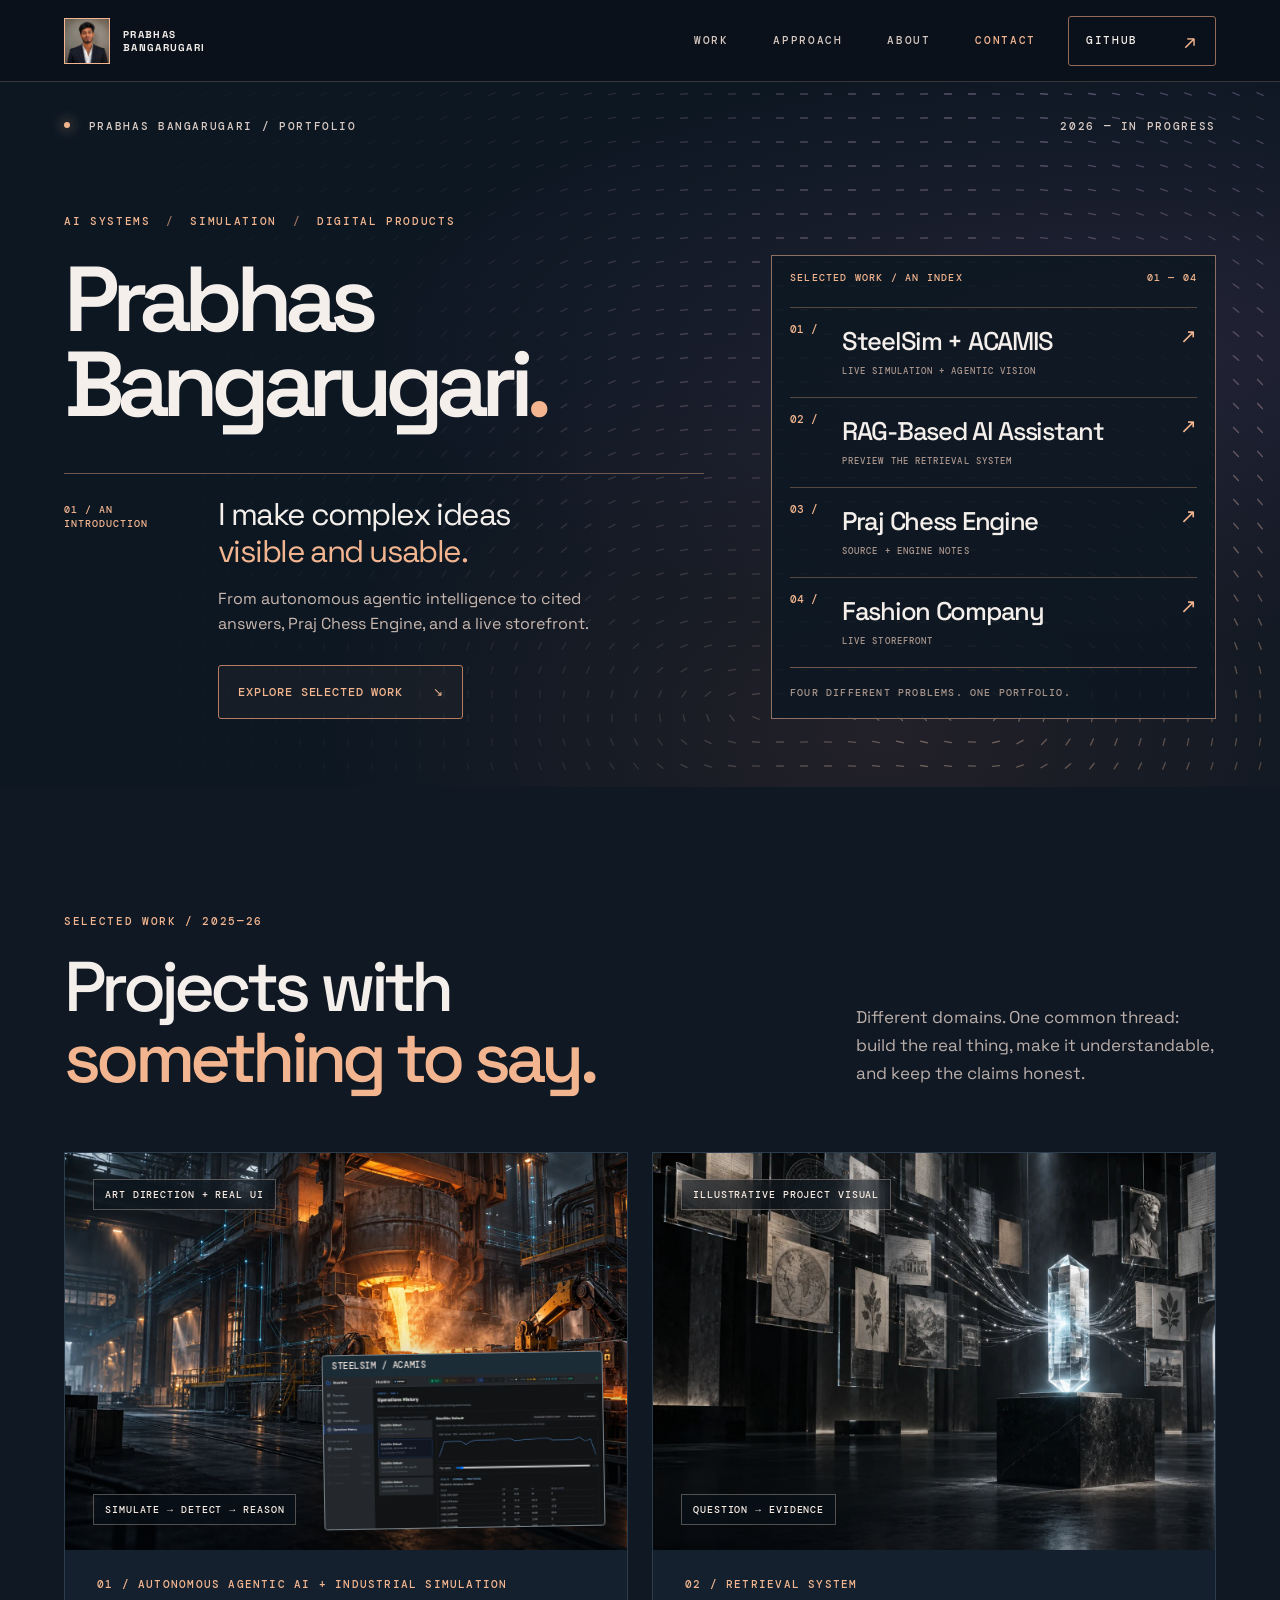
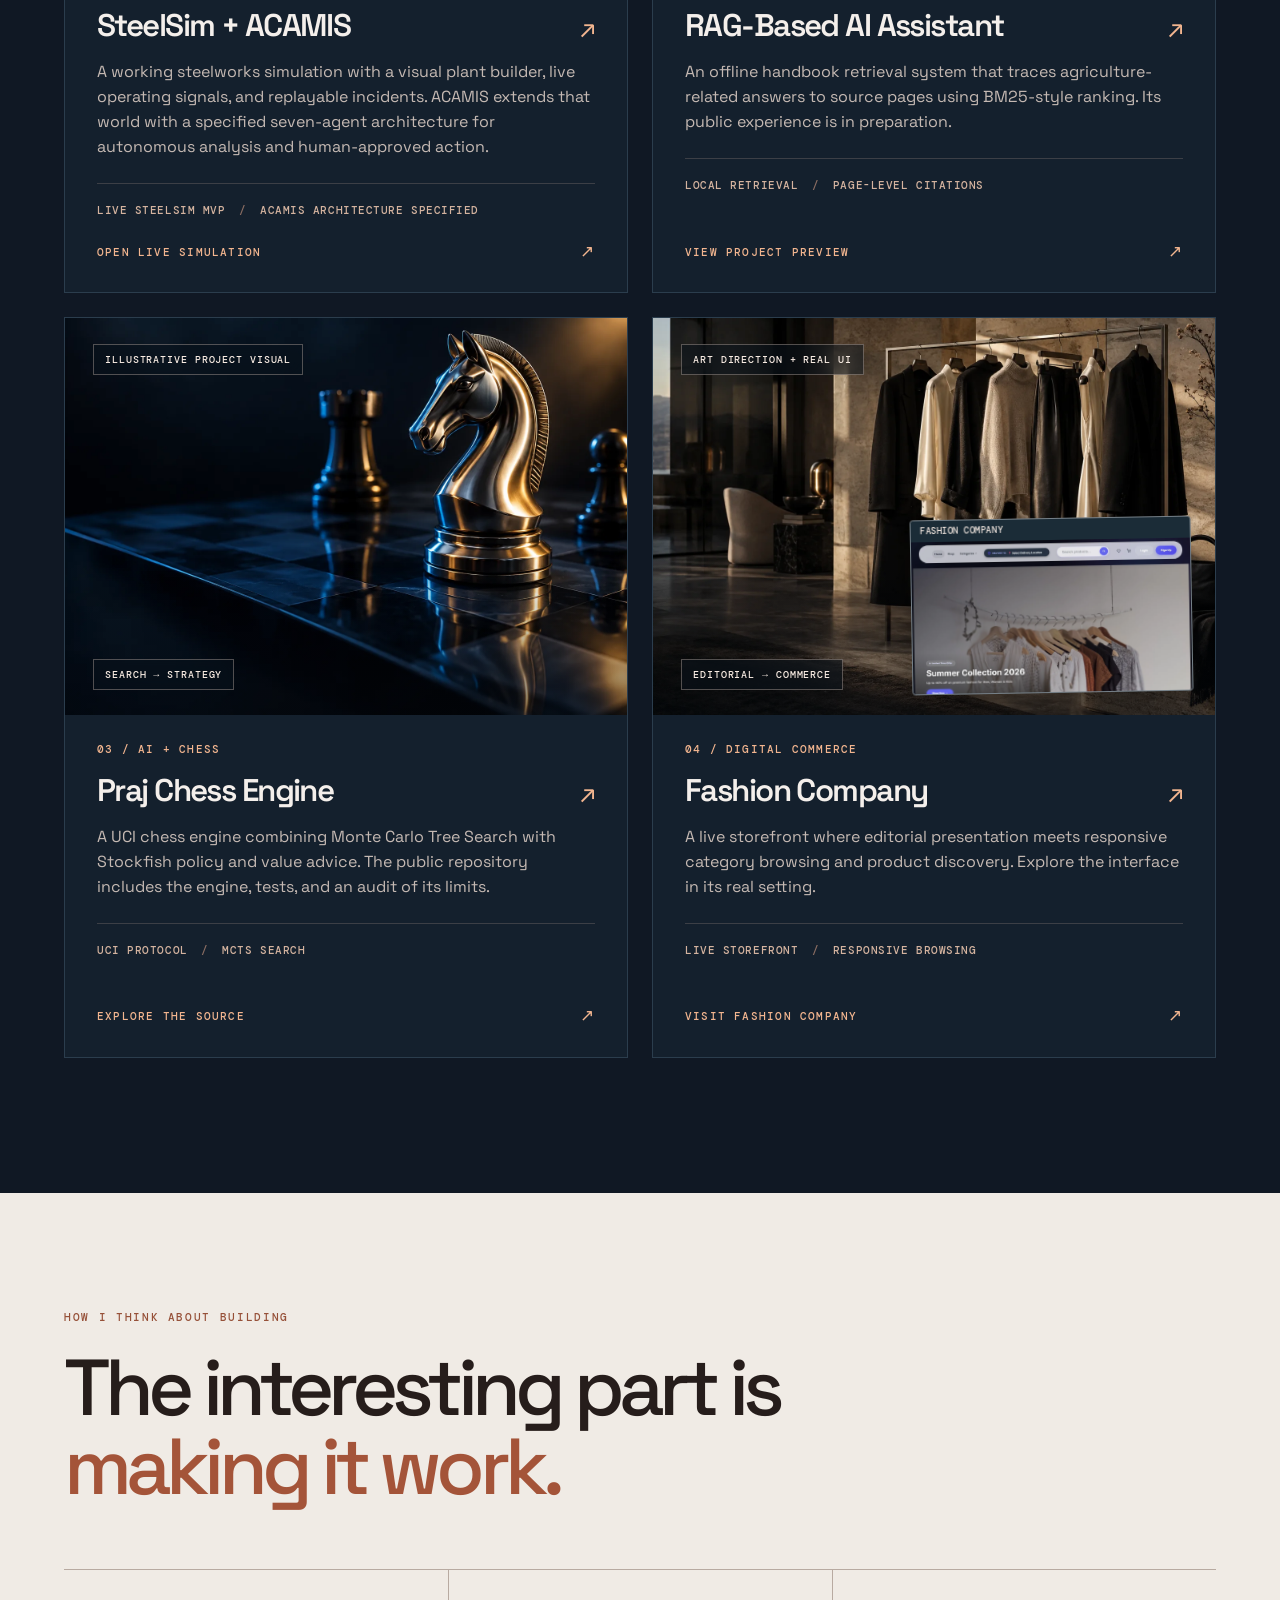
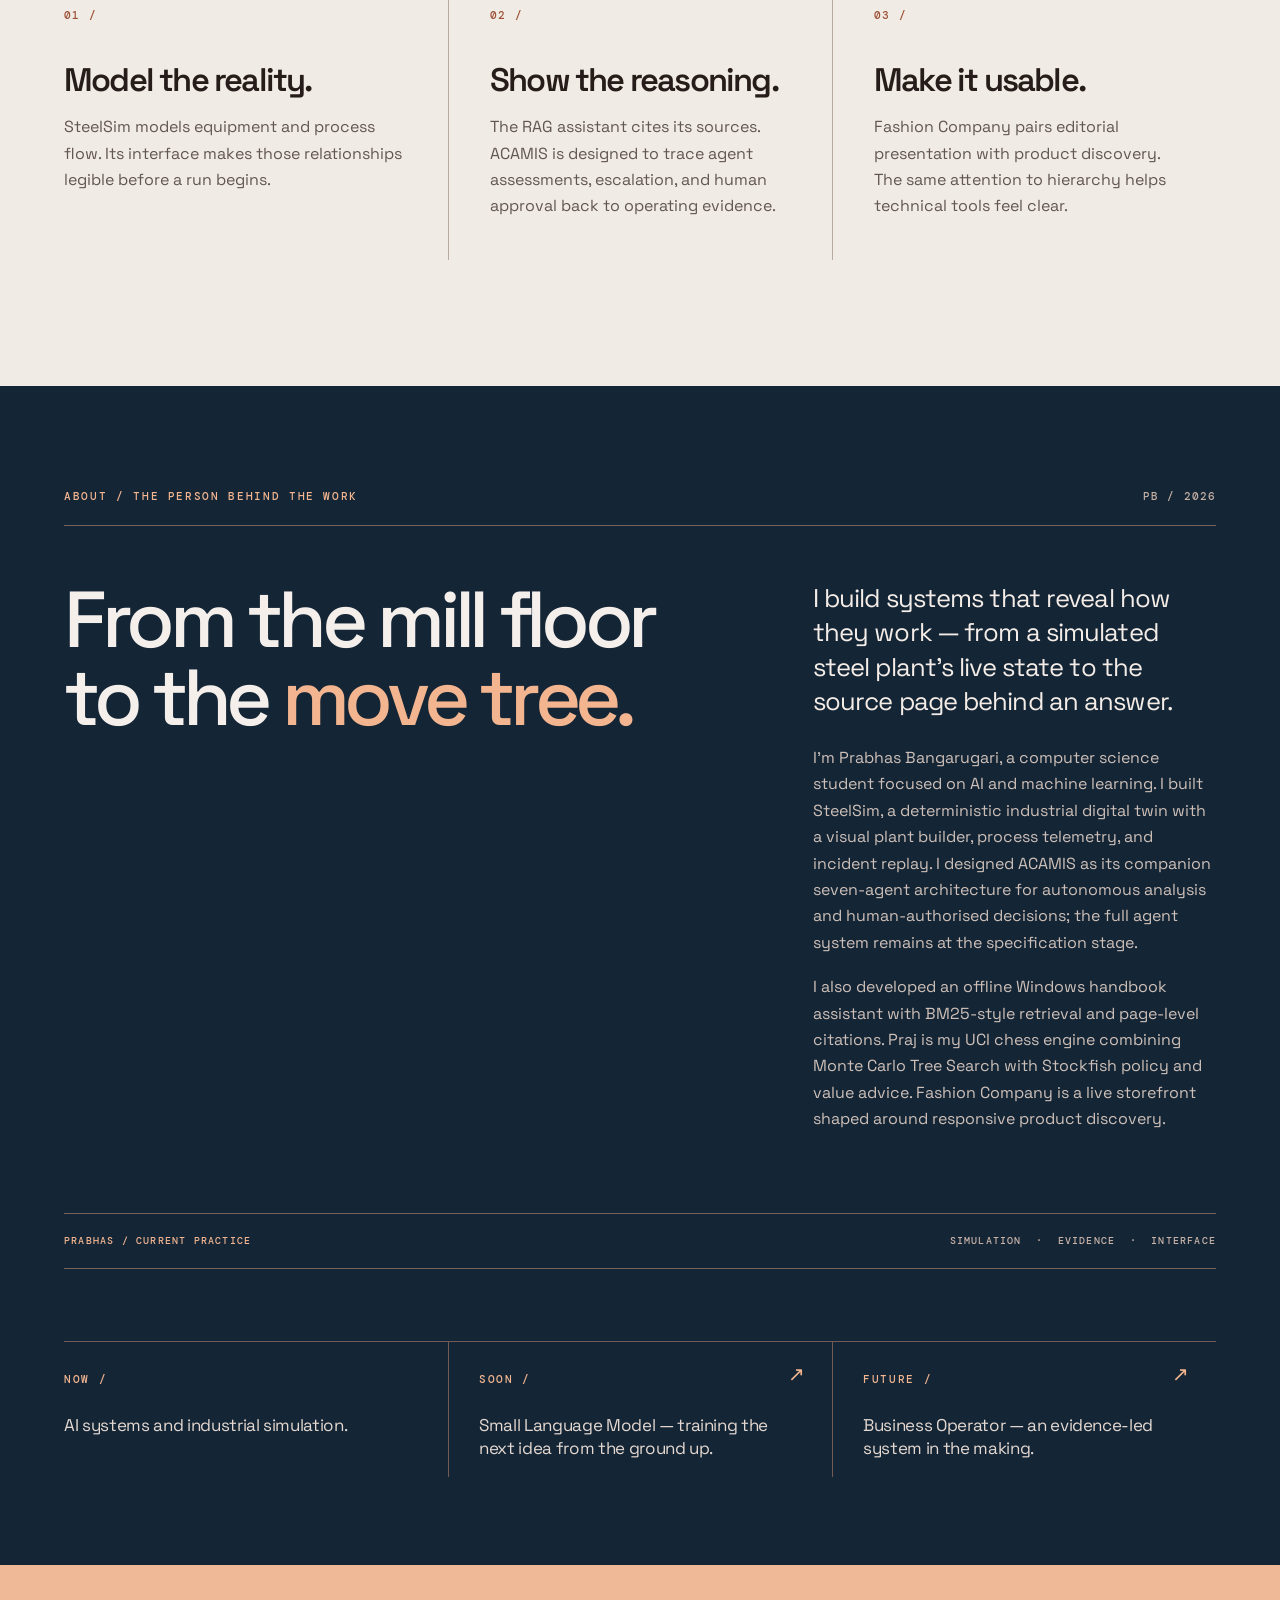
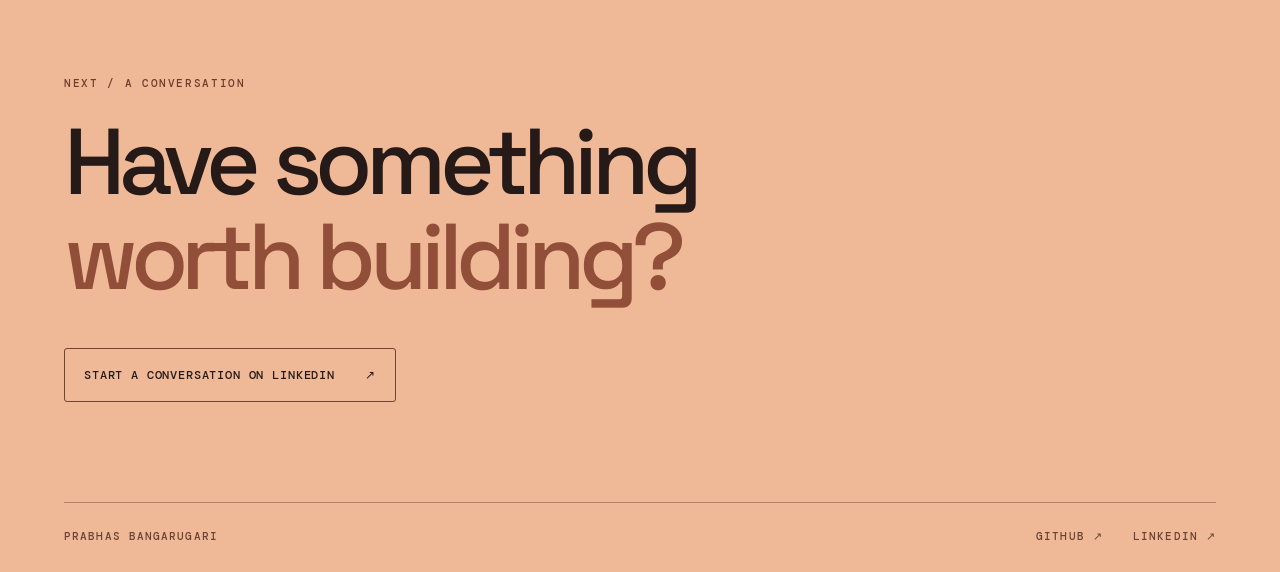
==== index.html @ c0e2e010 "first commit" ====
<!doctype html>
<html lang="en">
  <head>
    <meta charset="UTF-8" />
    <meta name="viewport" content="width=device-width, initial-scale=1" />
    <meta name="theme-color" content="#0b111b" />
    <meta name="description" content="Prabhas Bangarugari builds AI systems, industrial simulations, and digital products. Explore SteelSim + ACAMIS, Praj, Fashion Company, and a RAG-based assistant." />
    <title>Prabhas Bangarugari — AI Systems & Digital Products</title>
    <link rel="icon" href="assets/favicon.svg" type="image/svg+xml" />
    <link rel="preconnect" href="https://fonts.googleapis.com" />
    <link rel="preconnect" href="https://fonts.gstatic.com" crossorigin />
    <link href="https://fonts.googleapis.com/css2?family=DM+Mono:wght@400;500&family=Space+Grotesk:wght@400;500;600;700&display=swap" rel="stylesheet" />
    <link rel="stylesheet" href="styles.css?v=20260928-project-links" />
    <script defer src="script.js?v=20260928-hero-colors"></script>
  </head>
  <body>
    <a class="skip-link" href="#main">Skip to content</a>
    <div class="scroll-progress" aria-hidden="true"><span></span></div>

    <header class="site-header" id="top">
      <div class="nav-shell glass">
        <a class="brand" href="#top" aria-label="Prabhas Bangarugari, back to top">
          <span class="brand__mark"><img src="assets/prabhas-linkedin.jpg" alt="" width="46" height="46" /></span>
          <span class="brand__name">PRABHAS BANGARUGARI</span>
        </a>
        <nav class="desktop-nav" aria-label="Main navigation">
          <a href="#work" data-nav="work">Work</a>
          <a href="#approach" data-nav="approach">Approach</a>
          <a href="#about" data-nav="about">About</a>
          <a href="#contact" data-nav="contact">Contact</a>
        </nav>
        <a class="nav-action" href="https://github.com/prabhasb06" target="_blank" rel="noopener noreferrer">
          GitHub <span aria-hidden="true">↗</span>
        </a>
        <button class="menu-toggle" type="button" aria-label="Open menu" aria-controls="mobile-menu" aria-expanded="false">
          <span></span><span></span>
        </button>
      </div>
      <nav class="mobile-menu glass" id="mobile-menu" aria-label="Mobile navigation" hidden>
        <a href="#work">Selected work <span aria-hidden="true">↗</span></a>
        <a href="#approach">Approach <span aria-hidden="true">↗</span></a>
        <a href="#about">About <span aria-hidden="true">↗</span></a>
        <a href="#contact">Contact <span aria-hidden="true">↗</span></a>
        <a href="https://github.com/prabhasb06" target="_blank" rel="noopener noreferrer">GitHub <span aria-hidden="true">↗</span></a>
      </nav>
    </header>

    <main id="main">
      <section class="hero" aria-labelledby="hero-title">
        <canvas class="hero__field" aria-hidden="true"></canvas>
        <div class="hero__content container">
          <div class="hero__topline"><span><span class="signal-dot" aria-hidden="true"></span> PRABHAS BANGARUGARI / PORTFOLIO</span><span>2026 — IN PROGRESS</span></div>
          <div class="hero__stage">
            <div class="hero__copy">
              <p class="eyebrow hero__eyebrow">AI SYSTEMS <span aria-hidden="true">/</span> SIMULATION <span aria-hidden="true">/</span> DIGITAL PRODUCTS</p>
              <h1 id="hero-title"><span>Prabhas</span><span>Bangarugari<span class="hero__period">.</span></span></h1>
              <div class="hero__statement">
                <span class="hero__statement-index">01 / AN INTRODUCTION</span>
                <div>
                  <p>I make complex ideas<br /><em>visible and usable.</em></p>
                  <span>From autonomous agentic intelligence to cited answers, Praj Chess Engine, and a live storefront.</span>
                </div>
              </div>
              <div class="hero__actions">
                <a class="button button--light" href="#work">Explore selected work <span aria-hidden="true">↘</span></a>
              </div>
            </div>
            <div class="hero__index" aria-label="Selected work index">
              <div class="hero__index-top"><span>SELECTED WORK / AN INDEX</span><span>01 — 04</span></div>
              <a href="https://steelsimmvp.onrender.com/" target="_blank" rel="noopener noreferrer" aria-label="Open the SteelSim live simulation"><span class="hero__index-number">01 /</span><span><strong>SteelSim + ACAMIS</strong><small>LIVE SIMULATION + AGENTIC VISION</small></span><span class="hero__index-arrow" aria-hidden="true">↗</span></a>
              <a href="coming-soon.html?project=rag" aria-label="Explore the RAG-Based AI Assistant preview"><span class="hero__index-number">02 /</span><span><strong>RAG-Based AI Assistant</strong><small>PREVIEW THE RETRIEVAL SYSTEM</small></span><span class="hero__index-arrow" aria-hidden="true">↗</span></a>
              <a href="https://github.com/prabhasb06/demo-praj-chess-eng" target="_blank" rel="noopener noreferrer" aria-label="Open the Praj Chess Engine GitHub repository"><span class="hero__index-number">03 /</span><span><strong>Praj Chess Engine</strong><small>SOURCE + ENGINE NOTES</small></span><span class="hero__index-arrow" aria-hidden="true">↗</span></a>
              <a href="https://fashion-company.netlify.app/" target="_blank" rel="noopener noreferrer" aria-label="Open the Fashion Company live storefront"><span class="hero__index-number">04 /</span><span><strong>Fashion Company</strong><small>LIVE STOREFRONT</small></span><span class="hero__index-arrow" aria-hidden="true">↗</span></a>
              <div class="hero__index-foot">FOUR DIFFERENT PROBLEMS. ONE PORTFOLIO.</div>
            </div>
          </div>
        </div>
      </section>

      <section class="work section" id="work" aria-labelledby="work-title">
        <div class="section-glow section-glow--left" aria-hidden="true"></div>
        <div class="section-glow section-glow--right" aria-hidden="true"></div>
        <div class="container">
          <div class="section-heading reveal">
            <div><p class="eyebrow">SELECTED WORK / 2025—26</p><h2 id="work-title">Projects with<br /><em>something to say.</em></h2></div>
            <p>Different domains. One common thread: build the real thing, make it understandable, and keep the claims honest.</p>
          </div>

          <div class="project-grid">
            <article class="project" id="project-steelsim">
              <a class="project-card glass reveal" href="https://steelsimmvp.onrender.com/" target="_blank" rel="noopener noreferrer" aria-label="Open the SteelSim live simulation">
                <span class="project-card__visual">
                  <img class="project-card__art" src="assets/steelsim-art.webp" alt="Illustrative steelmaking facility artwork" loading="lazy" width="1586" height="992" />
                  <span class="project-card__topline glass">ART DIRECTION + REAL UI</span>
                  <span class="product-window glass" aria-hidden="true">
                    <span class="product-window__bar">STEELSIM / ACAMIS</span>
                    <img src="assets/steelsim-ui.webp" alt="" loading="lazy" width="1440" height="1000" />
                  </span>
                  <span class="project-card__signal glass">SIMULATE → DETECT → REASON</span>
                </span>
                <span class="project-card__body">
                  <span class="project-card__meta">01 / AUTONOMOUS AGENTIC AI + INDUSTRIAL SIMULATION</span>
                  <span class="project-card__title">SteelSim + ACAMIS</span>
                  <span class="project-card__description">A working steelworks simulation with a visual plant builder, live operating signals, and replayable incidents. ACAMIS extends that world with a specified seven-agent architecture for autonomous analysis and human-approved action.</span>
                  <span class="project-card__proof">LIVE STEELSIM MVP <span aria-hidden="true">/</span> ACAMIS ARCHITECTURE SPECIFIED</span>
                  <span class="project-card__destination">OPEN LIVE SIMULATION <span aria-hidden="true">↗</span></span>
                  <span class="project-card__arrow" aria-hidden="true">↗</span>
                </span>
              </a>
            </article>

            <article class="project" id="project-rag">
              <a class="project-card glass reveal" href="coming-soon.html?project=rag" aria-label="Explore the RAG-Based AI Assistant preview">
                <span class="project-card__visual">
                  <img class="project-card__art" src="assets/rag-art.webp" alt="Illustrative connected knowledge archive" loading="lazy" width="1586" height="992" />
                  <span class="project-card__topline glass">ILLUSTRATIVE PROJECT VISUAL</span>
                  <span class="project-card__signal glass">QUESTION → EVIDENCE</span>
                </span>
                <span class="project-card__body">
                  <span class="project-card__meta">02 / RETRIEVAL SYSTEM</span>
                  <span class="project-card__title">RAG-Based AI Assistant</span>
                  <span class="project-card__description">An offline handbook retrieval system that traces agriculture-related answers to source pages using BM25-style ranking. Its public experience is in preparation.</span>
                  <span class="project-card__proof">LOCAL RETRIEVAL <span aria-hidden="true">/</span> PAGE-LEVEL CITATIONS</span>
                  <span class="project-card__destination">VIEW PROJECT PREVIEW <span aria-hidden="true">↗</span></span>
                  <span class="project-card__arrow" aria-hidden="true">↗</span>
                </span>
              </a>
            </article>

            <article class="project" id="project-praj">
              <a class="project-card glass reveal" href="https://github.com/prabhasb06/demo-praj-chess-eng" target="_blank" rel="noopener noreferrer" aria-label="Open the Praj Chess Engine GitHub repository">
                <span class="project-card__visual">
                  <img class="project-card__art" src="assets/praj-art.webp" alt="Illustrative polished chess knight" loading="lazy" width="1586" height="992" />
                  <span class="project-card__topline glass">ILLUSTRATIVE PROJECT VISUAL</span>
                  <span class="project-card__signal glass">SEARCH → STRATEGY</span>
                </span>
                <span class="project-card__body">
                  <span class="project-card__meta">03 / AI + CHESS</span>
                  <span class="project-card__title">Praj Chess Engine</span>
                  <span class="project-card__description">A UCI chess engine combining Monte Carlo Tree Search with Stockfish policy and value advice. The public repository includes the engine, tests, and an audit of its limits.</span>
                  <span class="project-card__proof">UCI PROTOCOL <span aria-hidden="true">/</span> MCTS SEARCH</span>
                  <span class="project-card__destination">EXPLORE THE SOURCE <span aria-hidden="true">↗</span></span>
                  <span class="project-card__arrow" aria-hidden="true">↗</span>
                </span>
              </a>
            </article>

            <article class="project" id="project-fashion">
              <a class="project-card glass reveal" href="https://fashion-company.netlify.app/" target="_blank" rel="noopener noreferrer" aria-label="Open the Fashion Company live storefront">
                <span class="project-card__visual">
                  <img class="project-card__art" src="assets/fashion-art.webp" alt="Illustrative luxury fashion showroom" loading="lazy" width="1586" height="992" />
                  <span class="project-card__topline glass">ART DIRECTION + REAL UI</span>
                  <span class="product-window product-window--fashion glass" aria-hidden="true">
                    <span class="product-window__bar">FASHION COMPANY</span>
                    <img src="assets/fashion-ui.webp" alt="" loading="lazy" width="1440" height="960" />
                  </span>
                  <span class="project-card__signal glass">EDITORIAL → COMMERCE</span>
                </span>
                <span class="project-card__body">
                  <span class="project-card__meta">04 / DIGITAL COMMERCE</span>
                  <span class="project-card__title">Fashion Company</span>
                  <span class="project-card__description">A live storefront where editorial presentation meets responsive category browsing and product discovery. Explore the interface in its real setting.</span>
                  <span class="project-card__proof">LIVE STOREFRONT <span aria-hidden="true">/</span> RESPONSIVE BROWSING</span>
                  <span class="project-card__destination">VISIT FASHION COMPANY <span aria-hidden="true">↗</span></span>
                  <span class="project-card__arrow" aria-hidden="true">↗</span>
                </span>
              </a>
            </article>
          </div>
        </div>
      </section>

      <section class="approach section" id="approach" aria-labelledby="approach-title">
        <div class="container">
          <div class="approach__intro reveal">
            <p class="eyebrow">HOW I THINK ABOUT BUILDING</p>
            <h2 id="approach-title">The interesting part is<br /><em>making it work.</em></h2>
          </div>
          <div class="approach__principles">
            <article class="approach__principle reveal">
              <span class="approach__number">01 /</span>
              <h3>Model the reality.</h3>
              <p>SteelSim models equipment and process flow. Its interface makes those relationships legible before a run begins.</p>
            </article>
            <article class="approach__principle reveal">
              <span class="approach__number">02 /</span>
              <h3>Show the reasoning.</h3>
              <p>The RAG assistant cites its sources. ACAMIS is designed to trace agent assessments, escalation, and human approval back to operating evidence.</p>
            </article>
            <article class="approach__principle reveal">
              <span class="approach__number">03 /</span>
              <h3>Make it usable.</h3>
              <p>Fashion Company pairs editorial presentation with product discovery. The same attention to hierarchy helps technical tools feel clear.</p>
            </article>
          </div>
        </div>
      </section>

      <section class="about section" id="about" aria-labelledby="about-title">
        <div class="container">
          <div class="about__masthead reveal">
            <p class="eyebrow">ABOUT / THE PERSON BEHIND THE WORK</p>
            <span>PB / 2026</span>
          </div>
          <div class="about__story reveal">
            <h2 id="about-title">From the mill floor<br />to the <em>move tree.</em></h2>
            <div class="about__body">
              <p class="about__lead">I build systems that reveal how they work — from a simulated steel plant’s live state to the source page behind an answer.</p>
              <p>I’m Prabhas Bangarugari, a computer science student focused on AI and machine learning. I built SteelSim, a deterministic industrial digital twin with a visual plant builder, process telemetry, and incident replay. I designed ACAMIS as its companion seven-agent architecture for autonomous analysis and human-authorised decisions; the full agent system remains at the specification stage.</p>
              <p>I also developed an offline Windows handbook assistant with BM25-style retrieval and page-level citations. Praj is my UCI chess engine combining Monte Carlo Tree Search with Stockfish policy and value advice. Fashion Company is a live storefront shaped around responsive product discovery.</p>
            </div>
          </div>
          <div class="about__signature reveal"><span>PRABHAS / CURRENT PRACTICE</span><span>SIMULATION&nbsp;&nbsp;·&nbsp;&nbsp;EVIDENCE&nbsp;&nbsp;·&nbsp;&nbsp;INTERFACE</span></div>
          <div class="roadmap" aria-label="Current and future work">
              <div class="roadmap__item"><span>NOW /</span><p>AI systems and industrial simulation.</p></div>
              <a class="roadmap__item roadmap__item--link" href="coming-soon.html?project=slm" aria-label="Explore the Small Language Model preview"><span>SOON /</span><p>Small Language Model — training the next idea from the ground up.</p><span class="roadmap__arrow" aria-hidden="true">↗</span></a>
              <a class="roadmap__item roadmap__item--link" href="coming-soon.html?project=business" aria-label="Explore the Business Operator future vision"><span>FUTURE /</span><p>Business Operator — an evidence-led system in the making.</p><span class="roadmap__arrow" aria-hidden="true">↗</span></a>
          </div>
        </div>
      </section>

      <section class="contact section" id="contact" aria-labelledby="contact-title">
        <div class="container contact__inner reveal">
          <p class="eyebrow">NEXT / A CONVERSATION</p>
          <h2 id="contact-title">Have something<br /><em>worth building?</em></h2>
          <a class="button button--glass contact__action" href="https://www.linkedin.com/in/prabhas-bangarugari-35494232a" target="_blank" rel="noopener noreferrer">Start a conversation on LinkedIn <span aria-hidden="true">↗</span></a>
          <div class="contact__footer">
            <span>PRABHAS BANGARUGARI</span>
            <div class="contact__socials">
              <a href="https://github.com/prabhasb06" target="_blank" rel="noopener noreferrer">GITHUB ↗</a>
              <a href="https://www.linkedin.com/in/prabhas-bangarugari-35494232a" target="_blank" rel="noopener noreferrer">LINKEDIN ↗</a>
            </div>
          </div>
        </div>
      </section>
    </main>

  </body>
</html>
---- styles.css ----
:root {
  color-scheme: dark;
  --bg: #0b111b;
  --panel: #121e2b;
  --line: rgba(220, 187, 169, .22);
  --text: #f4efeb;
  --muted: #baaea9;
  --accent: #f2b58f;
  --mono: "DM Mono", monospace;
  --display: "Space Grotesk", Arial, sans-serif;
  --ease: cubic-bezier(.22, 1, .36, 1);
}
*, *::before, *::after { box-sizing: border-box; }
html { scroll-behavior: smooth; }
body { min-width: 320px; margin: 0; background: var(--bg); color: var(--text); font: 16px/1.5 var(--display); -webkit-font-smoothing: antialiased; }
button, a { -webkit-tap-highlight-color: transparent; }
button { font: inherit; }
a { color: inherit; text-decoration: none; }
img { display: block; max-width: 100%; }
[hidden] { display: none !important; }
::selection { background: var(--accent); color: var(--bg); }
:focus-visible { outline: 2px solid var(--accent); outline-offset: 4px; }
#work, #approach, #about, #contact, .project { scroll-margin-top: 24px; }
.container { width: min(1600px, calc(100% - clamp(48px, 10vw, 192px))); margin-inline: auto; }
.eyebrow { margin: 0; color: var(--accent); font: 500 11px/1.5 var(--mono); letter-spacing: .15em; text-transform: uppercase; }
.glass { background: rgba(245, 220, 204, .045); border: 1px solid var(--line); backdrop-filter: blur(12px); -webkit-backdrop-filter: blur(12px); }
.skip-link { position: fixed; z-index: 100; top: -80px; left: 24px; padding: 12px 17px; background: var(--accent); color: var(--bg); }
.skip-link:focus { top: 12px; }
.scroll-progress { position: fixed; z-index: 90; top: 0; left: 0; width: 100%; height: 2px; pointer-events: none; }
.scroll-progress span { display: block; width: 100%; height: 100%; background: var(--accent); transform: scaleX(0); transform-origin: left; }
.site-header { position: relative; z-index: 50; height: 82px; border-bottom: 1px solid var(--line); background: rgba(10, 17, 27, .95); }
.nav-shell { width: min(1920px, 100%); height: 100%; margin: auto; padding: 0 clamp(24px, 5vw, 96px); display: flex; align-items: center; justify-content: space-between; gap: 32px; background: transparent; border: 0; box-shadow: none; backdrop-filter: none; }
.brand { display: inline-flex; align-items: center; gap: 13px; white-space: nowrap; line-height: 1; }
.brand__mark { display: block; flex: none; width: 46px; height: 46px; overflow: hidden; border: 1px solid var(--accent); background: #292c32; }
.brand__mark img { width: 100%; height: 100%; object-fit: cover; object-position: center 38%; }
.brand__name { max-width: 100px; white-space: normal; font: 700 10px/1.3 var(--display); letter-spacing: .13em; }
.desktop-nav { display: flex; align-items: center; gap: clamp(24px, 3.5vw, 52px); margin-left: auto; }
.desktop-nav a, .nav-action { font: 500 11px/1.3 var(--mono); letter-spacing: .15em; text-transform: uppercase; }
.desktop-nav a { padding: 18px 0; color: #d6c8c0; transition: color .2s; }
.desktop-nav a:hover, .desktop-nav a.is-active { color: var(--accent); }
.nav-action { display: inline-flex; align-items: center; justify-content: space-between; gap: 25px; min-width: 148px; padding: 14px 17px; border: 1px solid #946b58; border-radius: 3px; background: linear-gradient(var(--accent), var(--accent)) left / 0 100% no-repeat; transition: background-size .48s var(--ease), color .25s; }
.nav-action:hover, .nav-action:focus-visible { background-size: 100% 100%; color: var(--bg); }
.nav-action span { font: 20px/1 var(--display); color: var(--accent); transition: transform .48s var(--ease), color .25s; }
.nav-action:hover span, .nav-action:focus-visible span { color: var(--bg); transform: translate(3px, -3px); }
.menu-toggle, .mobile-menu { display: none; }
.hero { position: relative; overflow: hidden; background: radial-gradient(ellipse at 88% 38%, rgba(107, 73, 115, .23), transparent 48%), radial-gradient(ellipse at 69% 92%, rgba(163, 88, 76, .14), transparent 45%), #0d1722; }
.hero::before { content: ""; position: absolute; inset: 0; pointer-events: none; background: linear-gradient(90deg, transparent 49.95%, rgba(242, 181, 143, .04) 50%, transparent 50.05%); background-size: 15vw 100%; }
.hero__field { position: absolute; inset: 0; display: block; width: 100%; height: 100%; pointer-events: none; opacity: .9; -webkit-mask-image: linear-gradient(90deg, transparent 8%, rgba(0,0,0,.18) 33%, #000 70%); mask-image: linear-gradient(90deg, transparent 8%, rgba(0,0,0,.18) 33%, #000 70%); }
.hero__content { position: relative; z-index: 1; min-height: 705px; padding-top: 37px; padding-bottom: 68px; display: flex; flex-direction: column; }
.hero__topline { display: flex; justify-content: space-between; color: #d9cbc3; font: 500 11px/1.3 var(--mono); letter-spacing: .15em; }
.signal-dot { display: inline-block; width: 6px; height: 6px; margin: 0 10px 2px 0; border-radius: 50%; background: var(--accent); box-shadow: 0 0 13px var(--accent); }
.hero__stage { display: grid; grid-template-columns: minmax(0, 1.18fr) minmax(320px, .82fr); align-items: end; gap: clamp(32px, 5.2vw, 96px); flex: 1; padding-top: 76px; }
.hero__copy { min-width: 0; }
.hero__eyebrow { margin-bottom: 28px; }
.hero__eyebrow span { padding-inline: 7px; color: #a27662; }
.hero h1 { margin: 0; font-size: clamp(68px, 7.2vw, 124px); font-weight: 600; line-height: .92; letter-spacing: -.085em; }
.hero h1 > span { display: block; white-space: nowrap; }
.hero__period { color: var(--accent); }
.hero h1 em, .section-heading h2 em, .about h2 em, .contact h2 em { color: var(--accent); font-style: normal; }
.hero__statement { display: grid; grid-template-columns: 132px minmax(0, 1fr); gap: 22px; max-width: 720px; margin-top: 46px; padding-top: 22px; border-top: 1px solid #70584f; }
.hero__statement-index { padding-top: 7px; color: var(--accent); font: 500 10px/1.4 var(--mono); letter-spacing: .1em; }
.hero__statement p { margin: 0; font-size: clamp(25px, 2.45vw, 39px); line-height: 1.17; letter-spacing: -.05em; }
.hero__statement p em { color: var(--accent); font-style: normal; }
.hero__statement div > span { display: block; max-width: 430px; margin-top: 18px; color: #c9b8af; font-size: 16px; line-height: 1.55; }
.hero__actions { margin: 28px 0 0 154px; }
.hero__index { min-width: 0; align-self: end; padding: 0 18px 18px; border: 1px solid #8e7062; background: rgba(13, 23, 34, .88); }
.hero__index-top, .hero__index-foot { display: flex; justify-content: space-between; gap: 16px; color: var(--accent); font: 500 10px/1.4 var(--mono); letter-spacing: .12em; }
.hero__index-top { padding: 15px 0 22px; }
.hero__index-foot { padding-top: 18px; border-top: 1px solid #70584f; color: #a9958c; }
.hero__index a { display: grid; grid-template-columns: 40px minmax(0, 1fr) 22px; align-items: center; gap: 12px; min-height: 90px; padding: 13px 0; border-top: 1px solid #54483f; background: linear-gradient(rgba(242, 181, 143, .09), rgba(242, 181, 143, .09)) left / 0 100% no-repeat; transition: color .25s, background-size .48s var(--ease); }
.hero__index a:hover, .hero__index a:focus-visible { color: var(--accent); background-size: 100% 100%; }
.hero__index-number, .hero__index-arrow { align-self: start; color: var(--accent); font: 500 11px/1.5 var(--mono); }
.hero__index a strong { display: block; font-size: clamp(20px, 2vw, 30px); font-weight: 500; line-height: 1.15; letter-spacing: -.05em; transition: transform .4s var(--ease); }
.hero__index a:hover strong, .hero__index a:focus-visible strong { transform: translateX(4px); }
.hero__index a small { display: block; margin-top: 8px; color: #a9958c; font: 500 9px/1.4 var(--mono); letter-spacing: .12em; }
.hero__index-arrow { justify-self: end; font-size: 20px; transition: transform .4s var(--ease); }
.hero__index a:hover .hero__index-arrow, .hero__index a:focus-visible .hero__index-arrow { transform: translate(3px, -3px); }
.button { --button-fill: var(--accent); --button-hover-text: var(--bg); display: inline-flex; align-items: center; justify-content: space-between; gap: 30px; min-height: 54px; padding: 14px 19px; border: 1px solid #b77d61; border-radius: 3px; background-image: linear-gradient(var(--button-fill), var(--button-fill)); background-position: left; background-size: 0 100%; background-repeat: no-repeat; font: 500 12px/1.2 var(--mono); letter-spacing: .07em; text-transform: uppercase; transition: background-size .48s var(--ease), color .25s; }
.button:hover, .button:focus-visible { color: var(--button-hover-text); background-size: 100% 100%; }
.button:active, .nav-action:active { transform: scale(.985); }
.button > span { display: inline-block; transition: transform .48s var(--ease); }
.button:hover > span, .button:focus-visible > span { transform: translate(4px, -3px); }
.button--light { color: var(--accent); background-color: rgba(242, 181, 143, .035); }
.button--glass { background-color: transparent; }
.section { position: relative; }
.work { padding: 126px 0 135px; background: #101824; }
.section-glow { display: none; }
.section-heading { display: flex; justify-content: space-between; align-items: flex-end; gap: 50px; margin-bottom: 57px; }
.section-heading .eyebrow { margin-bottom: 22px; }
.section-heading h2, .about h2, .contact h2 { margin: 0; font-size: clamp(52px, 5.5vw, 96px); font-weight: 500; line-height: 1.02; letter-spacing: -.067em; }
.section-heading > p { max-width: 360px; margin: 0 0 8px; color: var(--muted); font-size: 17px; line-height: 1.65; }
.project-grid { display: grid; grid-template-columns: repeat(2, minmax(0, 1fr)); gap: 24px; }
.project { min-width: 0; }
.project-card { position: relative; display: block; width: 100%; height: 100%; padding: 0; border: 1px solid #2b3d4d; border-radius: 0; overflow: hidden; background: #14202d; color: var(--text); text-align: left; cursor: pointer; box-shadow: none; backdrop-filter: none; transition: border-color .35s; }
.project-card::before { content: ""; position: absolute; z-index: 4; top: 0; left: 0; width: 100%; height: 2px; background: var(--accent); transform: scaleX(0); transform-origin: left; transition: transform .55s var(--ease); }
.project-card:hover, .project-card:focus-visible { border-color: #c48a6b; }
.project-card:hover::before, .project-card:focus-visible::before { transform: scaleX(1); }
.project-card__visual { position: relative; display: block; height: clamp(330px, 31vw, 500px); overflow: hidden; background: #0a1520; }
.project-card__visual::after { content: ""; position: absolute; inset: 0; pointer-events: none; background: linear-gradient(180deg, transparent 60%, rgba(3, 8, 14, .47)); }
.project-card__art { width: 100%; height: 100%; object-fit: cover; transition: transform .7s var(--ease), filter .7s; }
.project-card:hover .project-card__art { transform: scale(1.045); filter: brightness(1.08); }
.project-card__topline, .project-card__signal { position: absolute; z-index: 2; left: 28px; padding: 8px 11px; border: 1px solid rgba(248, 226, 210, .31); border-radius: 0; background: rgba(9, 19, 28, .5); color: #f7ebe2; font: 500 10px/1.3 var(--mono); letter-spacing: .09em; backdrop-filter: blur(10px); }
.project-card__topline { top: 26px; }
.project-card__signal { bottom: 25px; }
.product-window { position: absolute; z-index: 2; right: 23px; bottom: 22px; display: block; width: 50%; height: 44%; padding-top: 21px; border: 1px solid rgba(234, 246, 251, .47); border-radius: 4px; overflow: hidden; background: #0e1721; box-shadow: 0 25px 55px rgba(0, 0, 0, .48); transform: rotate(-1deg); transition: transform .45s var(--ease); }
.project-card:hover .product-window { transform: rotate(0) translateY(-4px); }
.product-window__bar { position: absolute; top: 0; left: 0; display: flex; align-items: center; width: 100%; height: 21px; padding: 0 9px; background: #1b2c37; color: #f1e6df; font: 500 9px/1 var(--mono); letter-spacing: .06em; }
.product-window img { width: 100%; height: 100%; object-fit: cover; object-position: top left; }
.project-card__body { position: relative; display: flex; flex-direction: column; min-height: 342px; padding: 27px 32px 32px; }
.project-card__meta { display: block; max-width: calc(100% - 50px); margin-bottom: 16px; color: var(--accent); font: 500 11px/1.4 var(--mono); letter-spacing: .11em; }
.project-card__title { display: block; max-width: calc(100% - 40px); font-size: clamp(29px, 2.45vw, 39px); font-weight: 600; line-height: 1.12; letter-spacing: -.05em; }
.project-card__description { display: block; max-width: 590px; margin-top: 17px; color: #c5b9b3; font-size: 16px; line-height: 1.55; }
.project-card__proof { display: block; margin-top: 23px; padding-top: 18px; border-top: 1px solid rgba(220, 187, 169, .2); color: #d4b39f; font: 500 11px/1.55 var(--mono); letter-spacing: .05em; }
.project-card__proof span { padding-inline: 6px; color: #8c6e63; }
.project-card__destination { display: flex; justify-content: space-between; gap: 16px; margin-top: auto; padding-top: 24px; color: var(--accent); font: 500 11px/1.4 var(--mono); letter-spacing: .11em; }
.project-card__destination span { font-size: 17px; line-height: .8; transition: transform .3s var(--ease); }
.project-card:hover .project-card__destination span, .project-card:focus-visible .project-card__destination span { transform: translate(4px, -4px); }
.project-card__arrow { position: absolute; top: 65px; right: 31px; font-size: 26px; line-height: 1; color: var(--accent); transition: transform .3s; }
.project-card:hover .project-card__arrow { transform: translate(4px, -4px); }
.approach { padding: 116px 0 126px; background: #f0ebe5; color: #261d1b; }
.approach .eyebrow { color: #965038; }
.approach__intro h2 { max-width: 1100px; margin: 24px 0 63px; font-size: clamp(58px, 6.2vw, 110px); font-weight: 500; line-height: .99; letter-spacing: -.074em; }
.approach__intro h2 em { color: #a45439; font-style: normal; }
.approach__principles { display: grid; grid-template-columns: repeat(3, minmax(0, 1fr)); border-top: 1px solid #b8aaa1; }
.approach__principle { min-height: 290px; padding: 32px clamp(22px, 3.2vw, 52px) 20px 0; }
.approach__principle + .approach__principle { padding-left: clamp(22px, 3.2vw, 52px); border-left: 1px solid #b8aaa1; }
.approach__number { color: #9d5035; font: 500 11px/1.3 var(--mono); letter-spacing: .11em; }
.approach__principle h3 { margin: 37px 0 15px; font-size: clamp(27px, 2.55vw, 42px); font-weight: 600; line-height: 1.1; letter-spacing: -.055em; }
.approach__principle p { max-width: 355px; margin: 0; color: #625650; font-size: 16px; line-height: 1.65; }
.about { padding: 102px 0 88px; background: #142536; }
.about__masthead { display: flex; justify-content: space-between; gap: 25px; padding-bottom: 20px; border-bottom: 1px solid #78635b; }
.about__masthead > span { color: #c2ada2; font: 500 11px/1.5 var(--mono); letter-spacing: .1em; }
.about__story { display: grid; grid-template-columns: minmax(0, 1.25fr) minmax(320px, .75fr); gap: clamp(36px, 6vw, 100px); padding: 55px 0 77px; }
.about h2 { max-width: 900px; font-size: clamp(60px, 6.2vw, 108px); line-height: .99; }
.about__body { align-self: end; padding-bottom: 3px; }
.about__body p { max-width: 560px; margin: 0 0 18px; color: #cec0b8; font-size: 16px; line-height: 1.65; }
.about__body p:last-child { margin-bottom: 0; }
.about__body .about__lead { margin-bottom: 26px; color: #f4ece6; font-size: clamp(22px, 2vw, 30px); line-height: 1.35; letter-spacing: -.035em; }
.about__signature { display: flex; justify-content: space-between; gap: 20px; padding: 20px 0; border-top: 1px solid #78635b; border-bottom: 1px solid #78635b; color: var(--accent); font: 500 10px/1.4 var(--mono); letter-spacing: .12em; }
.about__signature span:last-child { color: #c8b2a7; }
.roadmap { display: grid; grid-template-columns: repeat(3, minmax(0, 1fr)); gap: 0; margin-top: 72px; border-top: 1px solid #725b54; }
.roadmap__item { position: relative; display: block; min-height: 130px; padding: 24px 30px 16px 0; background: transparent; }
.roadmap__item + .roadmap__item { padding-left: 30px; border-left: 1px solid #725b54; }
.roadmap__item span { color: var(--accent); font: 500 11px/1 var(--mono); letter-spacing: .15em; }
.roadmap__item p { max-width: 340px; margin: 24px 0 0; color: #e4d8d0; font-size: 17px; line-height: 1.4; letter-spacing: -.02em; }
.roadmap__item--link { transition: background .3s var(--ease), padding-left .3s var(--ease); }
.roadmap__item--link:hover, .roadmap__item--link:focus-visible { background: rgba(242, 181, 143, .06); }
.roadmap__item .roadmap__arrow { position: absolute; top: 22px; right: 24px; font-size: 20px; transition: transform .3s var(--ease); }
.roadmap__item--link:hover .roadmap__arrow, .roadmap__item--link:focus-visible .roadmap__arrow { transform: translate(4px, -4px); }
.contact { min-height: 570px; padding: 110px 0 27px; background: #efb997; color: #261a18; }
.contact__inner { display: flex; flex-direction: column; align-items: flex-start; }
.contact .eyebrow { color: #6f3b2b; }
.contact h2 { margin: 22px 0 44px; font-size: clamp(66px, 7.3vw, 125px); }
.contact h2 em { color: #914e39; }
.contact__action { --button-fill: #261a18; --button-hover-text: #efb997; min-width: 240px; max-width: 100%; border: 1px solid #704333; color: #261a18; }
.contact__footer { display: flex; align-items: center; justify-content: space-between; align-self: stretch; gap: 24px; margin-top: 100px; padding-top: 26px; border-top: 1px solid rgba(75, 41, 30, .38); color: #694233; font: 500 11px/1.4 var(--mono); letter-spacing: .1em; }
.contact__socials { display: flex; flex-wrap: wrap; align-items: center; gap: 12px 30px; }
.contact__footer a:hover { color: #261a18; }
.contact__mobile-break { display: none; }
.js .reveal { opacity: 0; transform: translateY(20px); transition: opacity .7s var(--ease), transform .7s var(--ease); }
.js .reveal.is-visible { opacity: 1; transform: translateY(0); }
@media (max-width: 1100px) {
  .hero__stage { grid-template-columns: minmax(0, 1.1fr) minmax(270px, .9fr); gap: 25px; }
  .hero h1 { font-size: clamp(54px, 6.9vw, 82px); }
  .hero__index a { min-height: 84px; }
  .project-card__visual { height: 350px; }
  .project-card__title { font-size: 31px; }
  .project-card__body { min-height: 365px; }
  .approach__principle { min-height: 285px; }
  .about__story { grid-template-columns: minmax(0, 1fr) minmax(280px, .9fr); gap: 40px; }
  .about h2 { font-size: clamp(58px, 6vw, 76px); }
}
@media (max-width: 760px) {
  .container { width: calc(100% - 48px); }
  .site-header { height: 70px; }
  .nav-shell { padding: 0 24px; }
  .desktop-nav, .nav-action { display: none; }
  .menu-toggle { display: flex; flex-direction: column; justify-content: center; gap: 6px; width: 44px; height: 44px; margin-left: auto; padding: 11px; border: 1px solid #9a715d; border-radius: 50%; background: transparent; color: var(--accent); cursor: pointer; }
  .menu-toggle span { width: 100%; height: 1px; background: currentColor; }
  .mobile-menu { position: absolute; top: 70px; left: 0; right: 0; z-index: 40; display: flex; flex-direction: column; padding: 18px 24px; border: 0; border-bottom: 1px solid #84665a; background: #142536; }
  .mobile-menu a { display: flex; justify-content: space-between; padding: 15px 0; border-bottom: 1px solid #5b4a46; font: 500 12px var(--mono); letter-spacing: .1em; text-transform: uppercase; }
  .mobile-menu a:last-child { border: 0; }
  .hero__content { min-height: 0; padding: 28px 0 54px; }
  .hero__topline { font-size: 10px; }
  .hero__stage { grid-template-columns: 1fr; gap: 56px; padding-top: 82px; }
  .hero h1 { font-size: clamp(52px, 10vw, 80px); }
  .hero__statement { max-width: 610px; }
  .hero__index { width: 100%; }
  .hero__field { opacity: .33; -webkit-mask-image: linear-gradient(180deg, transparent 4%, #000 55%); mask-image: linear-gradient(180deg, transparent 4%, #000 55%); }
  .work { padding: 88px 0 95px; }
  .section-heading { display: block; margin-bottom: 45px; }
  .section-heading h2 { font-size: clamp(48px, 9vw, 72px); }
  .section-heading > p { max-width: 550px; margin-top: 23px; font-size: 16px; }
  .project-grid { grid-template-columns: 1fr; gap: 18px; }
  .project-card__visual { height: clamp(330px, 64vw, 440px); }
  .project-card__body { min-height: 330px; padding: 25px 26px 31px; }
  .project-card__title { font-size: clamp(29px, 5vw, 38px); }
  .approach { padding: 88px 0 92px; }
  .approach__intro h2 { margin-bottom: 48px; font-size: clamp(51px, 8vw, 75px); }
  .approach__principles { grid-template-columns: 1fr; }
  .approach__principle { min-height: 0; padding: 27px 0 31px; border-bottom: 1px solid #b8aaa1; }
  .approach__principle + .approach__principle { padding-left: 0; border-left: 0; }
  .approach__principle h3 { margin: 20px 0 12px; }
  .approach__principle p { max-width: 550px; }
  .about { padding: 88px 0; }
  .about__story { grid-template-columns: 1fr; gap: 38px; padding: 45px 0 55px; }
  .about h2 { font-size: clamp(56px, 8.5vw, 79px); }
  .about__body { max-width: 650px; }
  .about__signature { flex-direction: column; gap: 9px; }
  .roadmap { grid-template-columns: 1fr; margin-top: 54px; }
  .roadmap__item { min-height: 100px; padding: 22px 0; border-bottom: 1px solid #725b54; }
  .roadmap__item + .roadmap__item { padding-left: 0; border-left: 0; }
  .roadmap__item p { margin-top: 13px; font-size: 17px; }
  .contact { min-height: 510px; padding-top: 90px; }
  .contact h2 { font-size: clamp(58px, 9vw, 80px); }
}
@media (max-width: 500px) {
  .container { width: calc(100% - 40px); }
  .nav-shell { padding: 0 20px; }
  .brand__name { font-size: 9px; }
  .hero__content { padding-bottom: 38px; }
  .hero__topline span:last-child { display: none; }
  .hero__stage { gap: 43px; padding-top: 80px; }
  .hero h1 { font-size: clamp(39px, 9.8vw, 54px); }
  .hero__statement { grid-template-columns: 1fr; gap: 14px; margin-top: 35px; }
  .hero__statement-index { padding: 0; }
  .hero__statement p { font-size: 29px; }
  .hero__statement div > span { font-size: 15px; }
  .hero__actions { margin-left: 0; }
  .hero__index a { min-height: 78px; }
  .hero__index a strong { font-size: 21px; }
  .hero__eyebrow { font-size: 10px; }
  .section-heading h2 { font-size: 50px; }
  .project-card__visual { height: 305px; }
  .project-card__topline, .project-card__signal { left: 17px; padding: 7px; font-size: 10px; }
  .project-card__topline { top: 17px; }
  .project-card__signal { bottom: 17px; }
  .product-window { right: 16px; bottom: 16px; width: 54%; height: 41%; }
  .project-card__body { padding: 23px 20px 27px; }
  .project-card__meta { font-size: 10px; }
  .project-card__title { font-size: 28px; }
  .project-card__description { font-size: 15px; }
  .project-card__arrow { top: 62px; right: 20px; font-size: 22px; }
  .approach__intro h2 { font-size: 50px; }
  .approach__principle h3 { font-size: 30px; }
  .approach__principle p { font-size: 15px; }
  .about h2 { font-size: clamp(47px, 11.5vw, 61px); }
  .about__body .about__lead { font-size: 24px; }
  .about__body p { font-size: 15px; }
  .contact h2 { font-size: clamp(54px, 10vw, 70px); }
  .contact__footer { align-items: flex-start; flex-direction: column; gap: 15px; margin-top: 82px; font-size: 10px; }
  .project-card__body { min-height: 365px; }
  .project-card__proof, .project-card__destination { font-size: 10px; }
}
@media (prefers-reduced-motion: reduce) {
  html { scroll-behavior: auto; }
  *, *::before, *::after { animation-duration: .01ms !important; transition-duration: .01ms !important; }
  .js .reveal { opacity: 1; transform: none; }
}
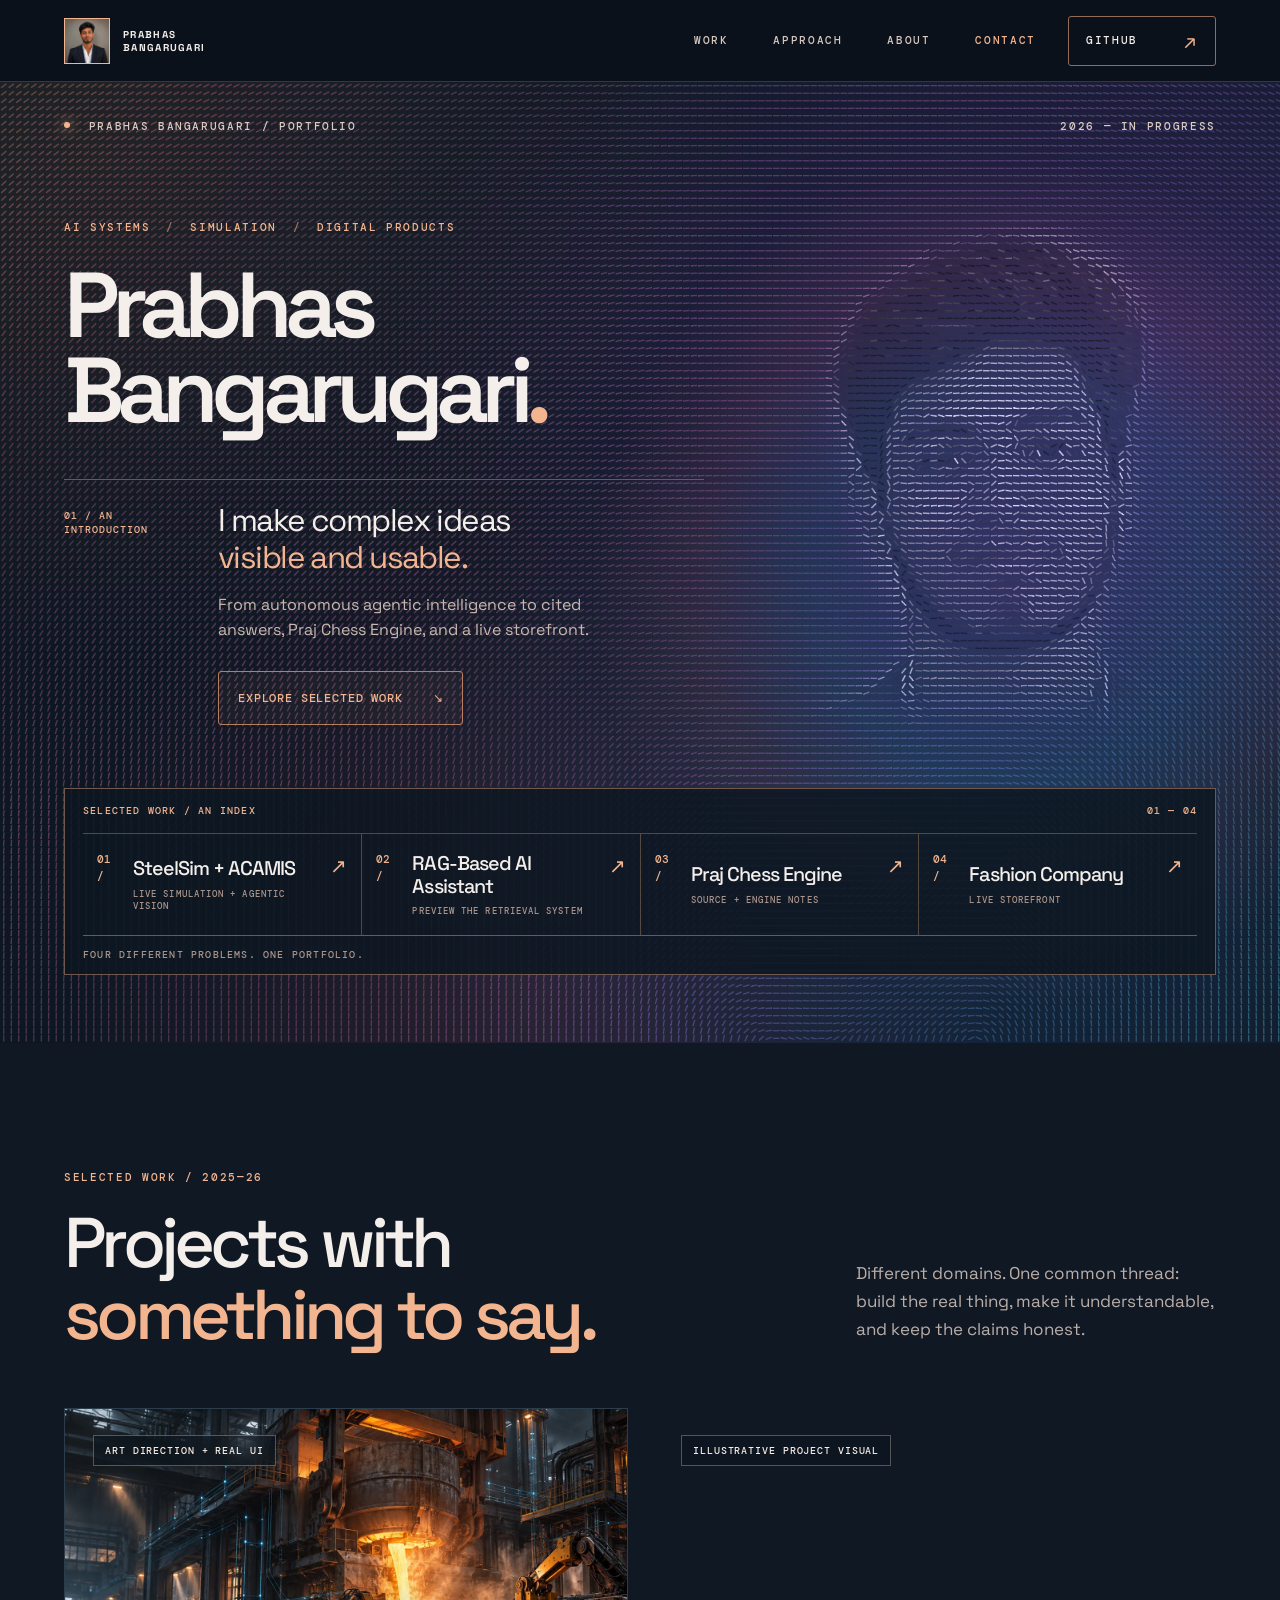
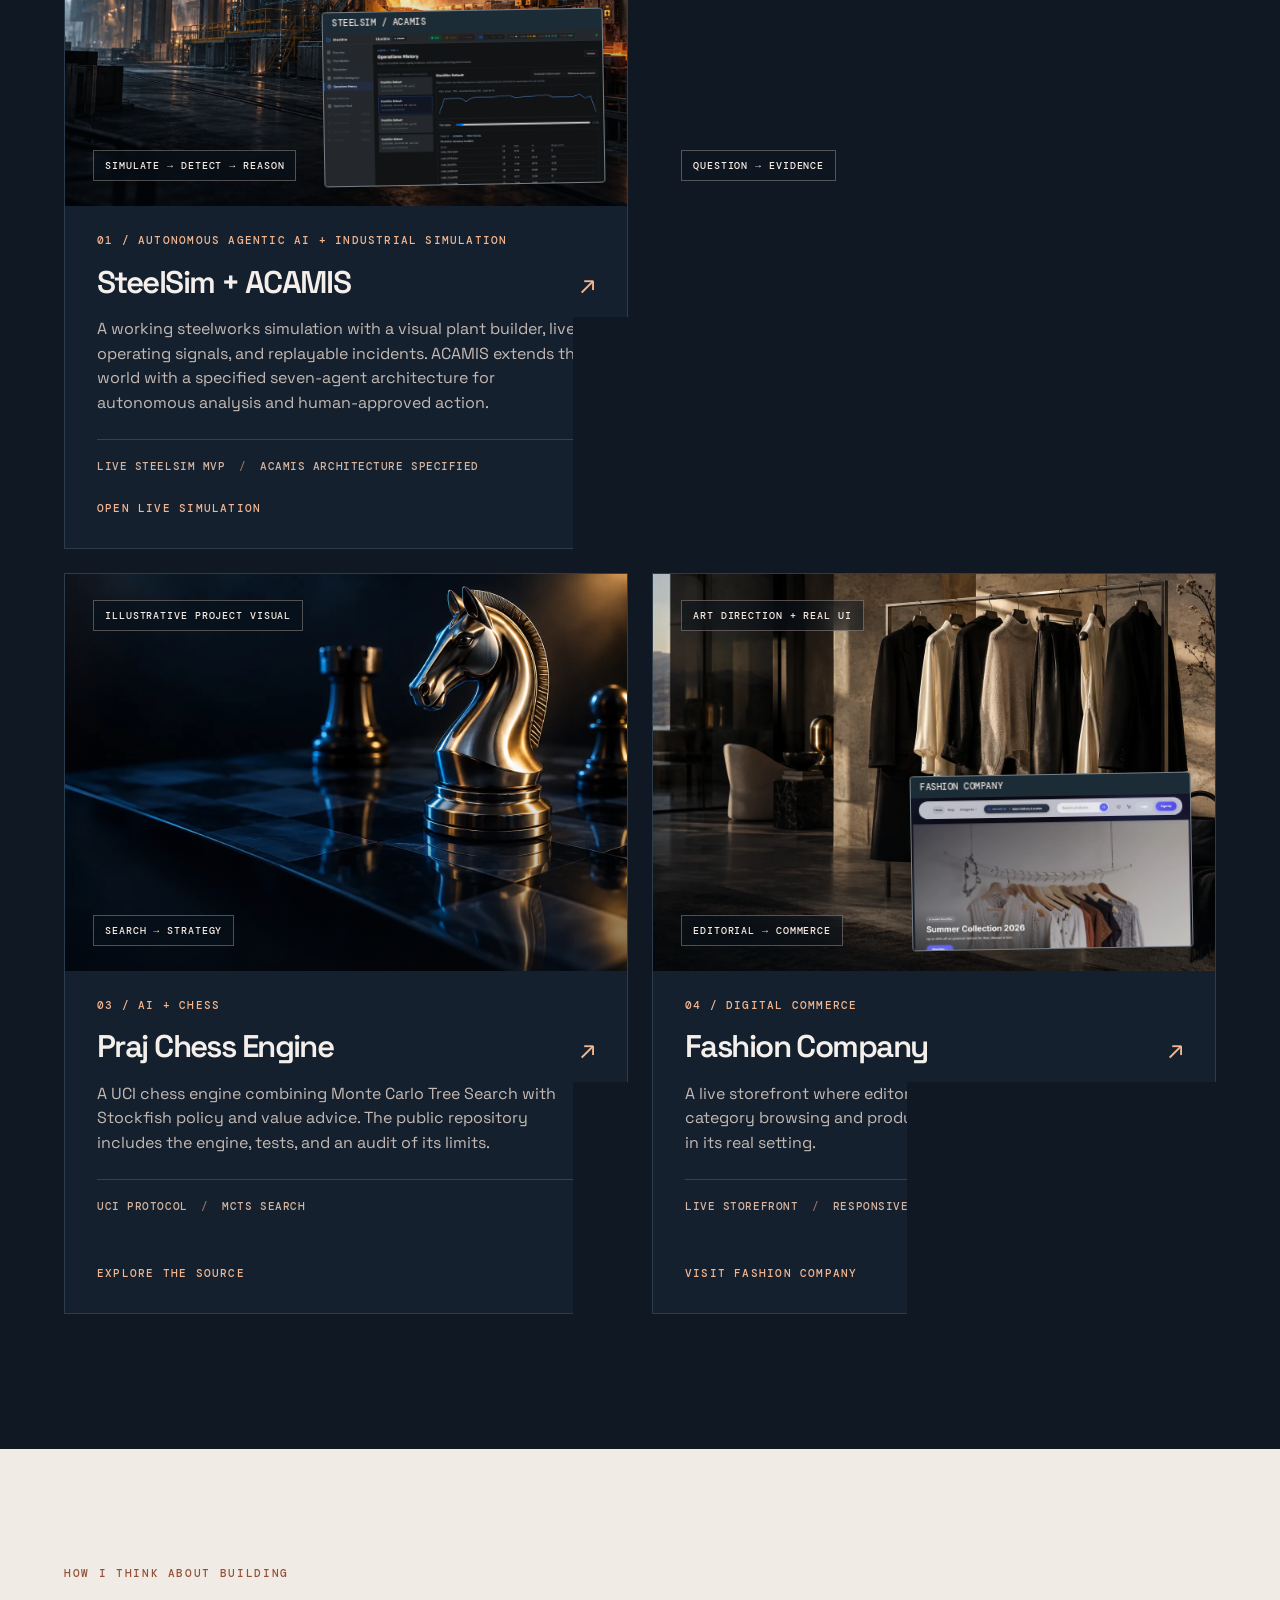
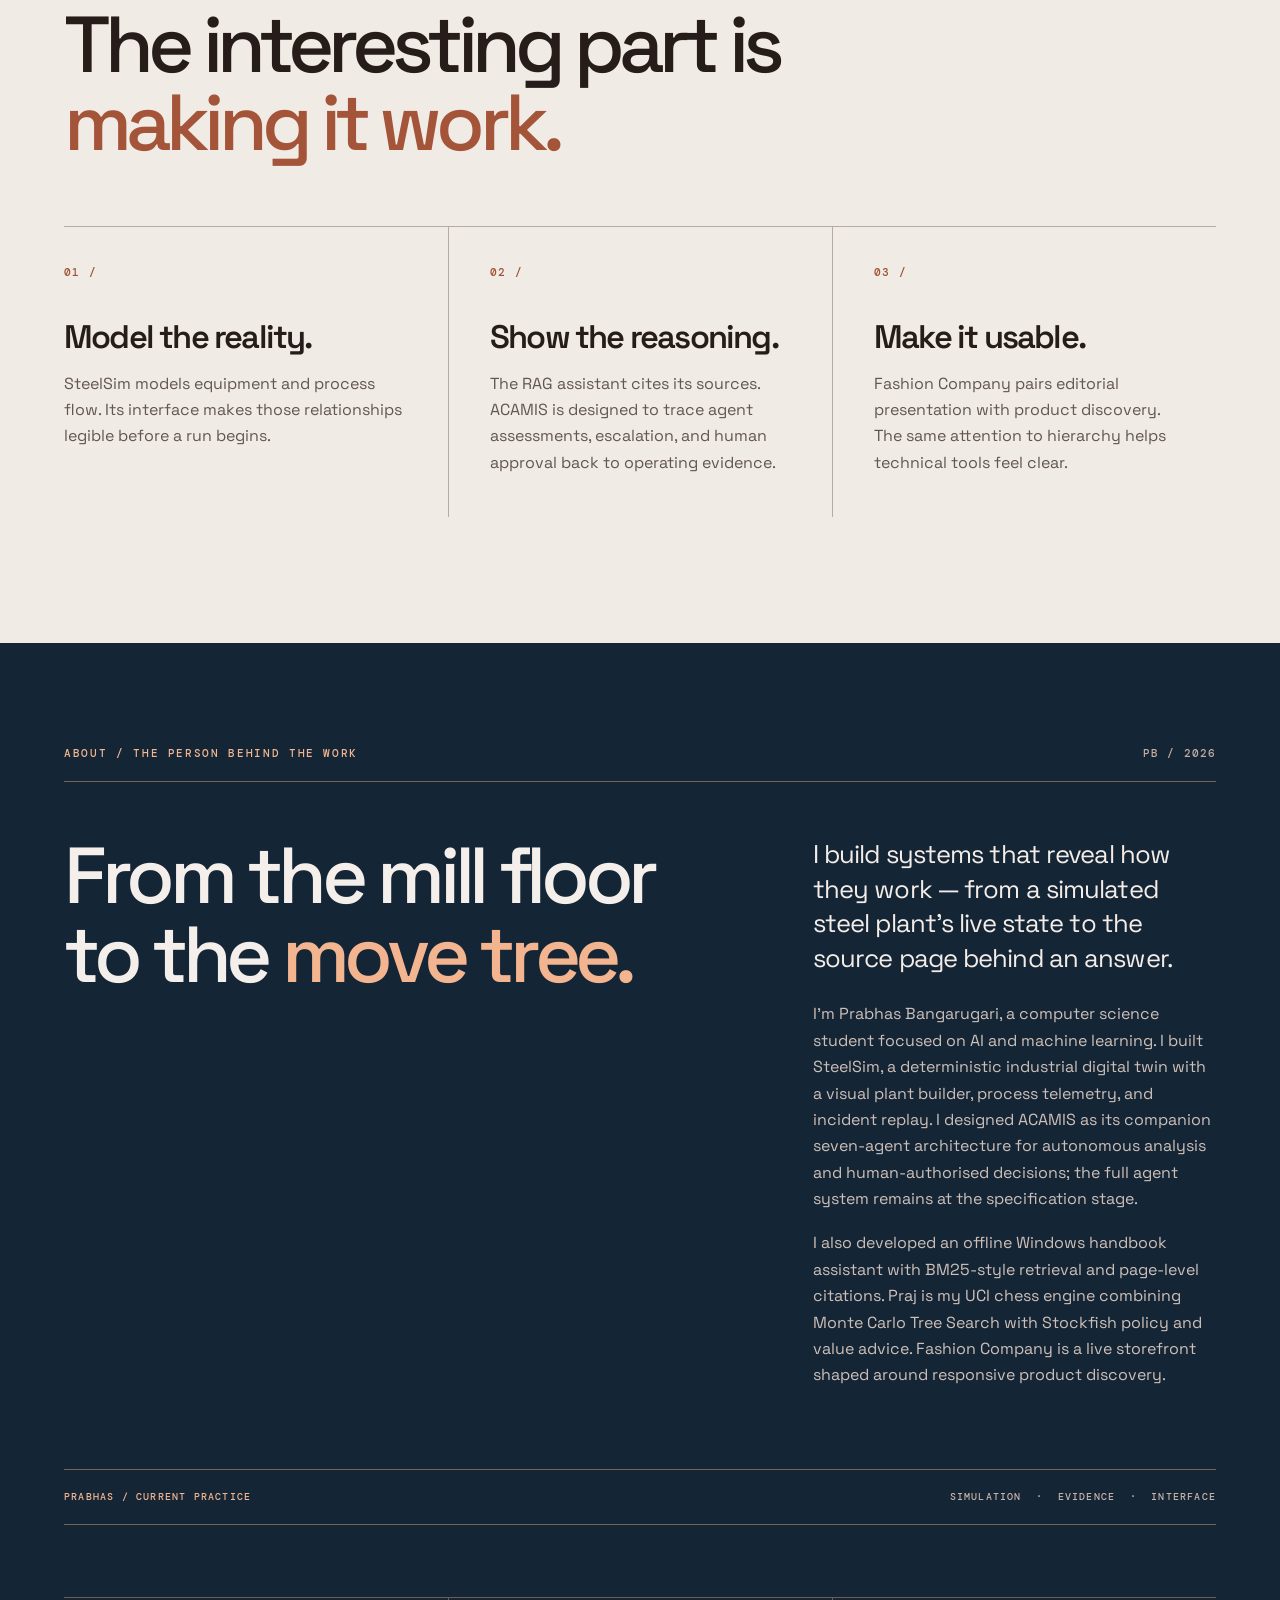
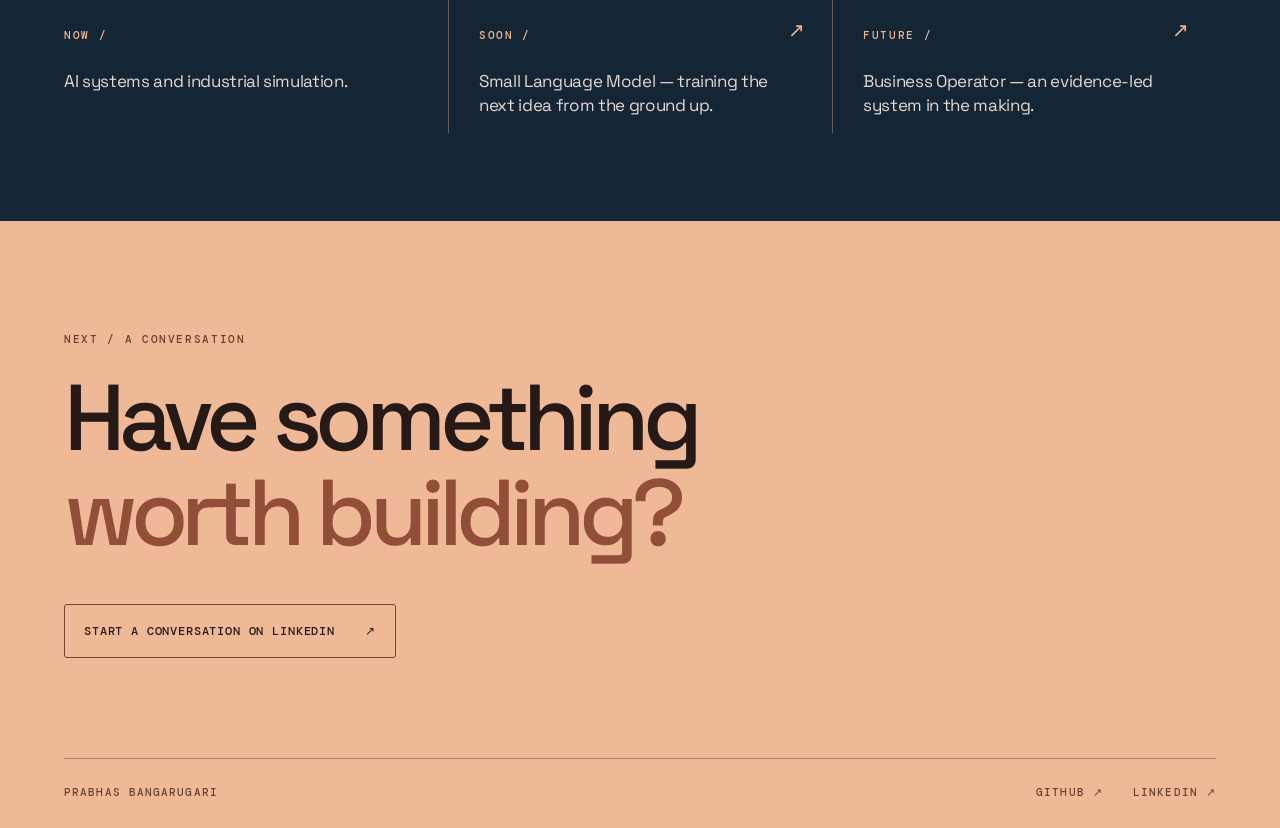
==== commit 4c375d00: "Refine portrait hero motion and restore button hover" ====
--- a/index.html
+++ b/index.html
@@ -10,8 +10,8 @@
     <link rel="preconnect" href="https://fonts.googleapis.com" />
     <link rel="preconnect" href="https://fonts.gstatic.com" crossorigin />
     <link href="https://fonts.googleapis.com/css2?family=DM+Mono:wght@400;500&family=Space+Grotesk:wght@400;500;600;700&display=swap" rel="stylesheet" />
-    <link rel="stylesheet" href="styles.css?v=20260928-project-links" />
-    <script defer src="script.js?v=20260928-hero-colors"></script>
+    <link rel="stylesheet" href="styles.css?v=20261004-button-hover-restored" />
+    <script defer src="script.js?v=20261004-motion-interactions"></script>
   </head>
   <body>
     <a class="skip-link" href="#main">Skip to content</a>
@@ -65,6 +65,7 @@
                 <a class="button button--light" href="#work">Explore selected work <span aria-hidden="true">↘</span></a>
               </div>
             </div>
+            <div class="hero__portrait" aria-hidden="true"></div>
             <div class="hero__index" aria-label="Selected work index">
               <div class="hero__index-top"><span>SELECTED WORK / AN INDEX</span><span>01 — 04</span></div>
               <a href="https://steelsimmvp.onrender.com/" target="_blank" rel="noopener noreferrer" aria-label="Open the SteelSim live simulation"><span class="hero__index-number">01 /</span><span><strong>SteelSim + ACAMIS</strong><small>LIVE SIMULATION + AGENTIC VISION</small></span><span class="hero__index-arrow" aria-hidden="true">↗</span></a>
--- a/styles.css
+++ b/styles.css
@@ -43,13 +43,17 @@
 .nav-action span { font: 20px/1 var(--display); color: var(--accent); transition: transform .48s var(--ease), color .25s; }
 .nav-action:hover span, .nav-action:focus-visible span { color: var(--bg); transform: translate(3px, -3px); }
 .menu-toggle, .mobile-menu { display: none; }
-.hero { position: relative; overflow: hidden; background: radial-gradient(ellipse at 88% 38%, rgba(107, 73, 115, .23), transparent 48%), radial-gradient(ellipse at 69% 92%, rgba(163, 88, 76, .14), transparent 45%), #0d1722; }
+.hero { position: relative; overflow: hidden; background: radial-gradient(ellipse at 88% 28%, rgba(132, 77, 215, .28), transparent 46%), radial-gradient(ellipse at 76% 78%, rgba(61, 120, 205, .22), transparent 45%), radial-gradient(ellipse at 42% 95%, rgba(207, 85, 117, .14), transparent 44%), radial-gradient(ellipse at 8% 8%, rgba(234, 155, 87, .09), transparent 40%), #0d1722; }
 .hero::before { content: ""; position: absolute; inset: 0; pointer-events: none; background: linear-gradient(90deg, transparent 49.95%, rgba(242, 181, 143, .04) 50%, transparent 50.05%); background-size: 15vw 100%; }
-.hero__field { position: absolute; inset: 0; display: block; width: 100%; height: 100%; pointer-events: none; opacity: .9; -webkit-mask-image: linear-gradient(90deg, transparent 8%, rgba(0,0,0,.18) 33%, #000 70%); mask-image: linear-gradient(90deg, transparent 8%, rgba(0,0,0,.18) 33%, #000 70%); }
+.hero::after { content: ""; position: absolute; z-index: 0; top: 8%; right: -12%; width: min(66vw, 920px); aspect-ratio: 1; pointer-events: none; background: radial-gradient(ellipse, rgba(150, 109, 245, .16), rgba(92, 166, 239, .12) 34%, rgba(232, 121, 143, .08) 52%, transparent 72%); animation: hero-atmosphere 18s ease-in-out infinite alternate; }
+.hero__field { position: absolute; inset: 0; display: block; width: 100%; height: 100%; pointer-events: none; opacity: 1; }
+.hero__field[data-entrance="pending"] { opacity: 0; }
+.hero__field[data-entrance="playing"] { animation: field-arrival 5s cubic-bezier(.4, 0, .2, 1) .2s both; }
+@keyframes field-arrival { from { opacity: 0; } to { opacity: 1; } }
 .hero__content { position: relative; z-index: 1; min-height: 705px; padding-top: 37px; padding-bottom: 68px; display: flex; flex-direction: column; }
 .hero__topline { display: flex; justify-content: space-between; color: #d9cbc3; font: 500 11px/1.3 var(--mono); letter-spacing: .15em; }
 .signal-dot { display: inline-block; width: 6px; height: 6px; margin: 0 10px 2px 0; border-radius: 50%; background: var(--accent); box-shadow: 0 0 13px var(--accent); }
-.hero__stage { display: grid; grid-template-columns: minmax(0, 1.18fr) minmax(320px, .82fr); align-items: end; gap: clamp(32px, 5.2vw, 96px); flex: 1; padding-top: 76px; }
+.hero__stage { display: grid; grid-template-columns: minmax(0, 1.18fr) minmax(320px, .82fr); align-items: center; gap: 54px clamp(32px, 5.2vw, 96px); flex: 1; padding-top: 76px; }
 .hero__copy { min-width: 0; }
 .hero__eyebrow { margin-bottom: 28px; }
 .hero__eyebrow span { padding-inline: 7px; color: #a27662; }
@@ -63,21 +67,24 @@
 .hero__statement p em { color: var(--accent); font-style: normal; }
 .hero__statement div > span { display: block; max-width: 430px; margin-top: 18px; color: #c9b8af; font-size: 16px; line-height: 1.55; }
 .hero__actions { margin: 28px 0 0 154px; }
-.hero__index { min-width: 0; align-self: end; padding: 0 18px 18px; border: 1px solid #8e7062; background: rgba(13, 23, 34, .88); }
+.hero__portrait { width: min(100%, 420px); aspect-ratio: 4 / 5; min-width: 0; margin: 0; justify-self: center; pointer-events: none; }
+.hero__index { grid-column: 1 / -1; display: grid; grid-template-columns: repeat(4, minmax(0, 1fr)); min-width: 0; padding: 0 18px 12px; border: 1px solid #70584f; background: rgba(13, 23, 34, .88); }
 .hero__index-top, .hero__index-foot { display: flex; justify-content: space-between; gap: 16px; color: var(--accent); font: 500 10px/1.4 var(--mono); letter-spacing: .12em; }
-.hero__index-top { padding: 15px 0 22px; }
-.hero__index-foot { padding-top: 18px; border-top: 1px solid #70584f; color: #a9958c; }
-.hero__index a { display: grid; grid-template-columns: 40px minmax(0, 1fr) 22px; align-items: center; gap: 12px; min-height: 90px; padding: 13px 0; border-top: 1px solid #54483f; background: linear-gradient(rgba(242, 181, 143, .09), rgba(242, 181, 143, .09)) left / 0 100% no-repeat; transition: color .25s, background-size .48s var(--ease); }
+.hero__index-top { grid-column: 1 / -1; padding: 15px 0; }
+.hero__index-foot { grid-column: 1 / -1; padding-top: 12px; border-top: 1px solid #70584f; color: #a9958c; }
+.hero__index a { display: grid; grid-template-columns: 26px minmax(0, 1fr) 18px; align-items: center; gap: 10px; min-height: 102px; padding: 17px 14px; border-top: 1px solid #54483f; background: linear-gradient(rgba(242, 181, 143, .09), rgba(242, 181, 143, .09)) left / 0 100% no-repeat; transition: color .25s, background-size .48s var(--ease); }
+.hero__index a + a { border-left: 1px solid #54483f; }
 .hero__index a:hover, .hero__index a:focus-visible { color: var(--accent); background-size: 100% 100%; }
 .hero__index-number, .hero__index-arrow { align-self: start; color: var(--accent); font: 500 11px/1.5 var(--mono); }
-.hero__index a strong { display: block; font-size: clamp(20px, 2vw, 30px); font-weight: 500; line-height: 1.15; letter-spacing: -.05em; transition: transform .4s var(--ease); }
+.hero__index a strong { display: block; font-size: clamp(18px, 1.55vw, 24px); font-weight: 500; line-height: 1.15; letter-spacing: -.05em; transition: transform .4s var(--ease); }
 .hero__index a:hover strong, .hero__index a:focus-visible strong { transform: translateX(4px); }
 .hero__index a small { display: block; margin-top: 8px; color: #a9958c; font: 500 9px/1.4 var(--mono); letter-spacing: .12em; }
 .hero__index-arrow { justify-self: end; font-size: 20px; transition: transform .4s var(--ease); }
 .hero__index a:hover .hero__index-arrow, .hero__index a:focus-visible .hero__index-arrow { transform: translate(3px, -3px); }
-.button { --button-fill: var(--accent); --button-hover-text: var(--bg); display: inline-flex; align-items: center; justify-content: space-between; gap: 30px; min-height: 54px; padding: 14px 19px; border: 1px solid #b77d61; border-radius: 3px; background-image: linear-gradient(var(--button-fill), var(--button-fill)); background-position: left; background-size: 0 100%; background-repeat: no-repeat; font: 500 12px/1.2 var(--mono); letter-spacing: .07em; text-transform: uppercase; transition: background-size .48s var(--ease), color .25s; }
+.button { --button-fill: var(--accent); --button-hover-text: var(--bg); display: inline-flex; align-items: center; justify-content: space-between; gap: 30px; min-height: 54px; padding: 14px 19px; border: 1px solid #b77d61; border-radius: 3px; background-image: linear-gradient(var(--button-fill), var(--button-fill)); background-position: left; background-size: 0 100%; background-repeat: no-repeat; font: 500 12px/1.2 var(--mono); letter-spacing: .07em; text-transform: uppercase; transition: background-size .48s var(--ease), color .25s, transform .35s var(--ease), box-shadow .35s var(--ease); }
 .button:hover, .button:focus-visible { color: var(--button-hover-text); background-size: 100% 100%; }
-.button:active, .nav-action:active { transform: scale(.985); }
+.button:hover, .button:focus-visible { transform: translateY(-2px); box-shadow: 0 10px 26px rgba(7, 13, 20, .2); }
+.button:active, .nav-action:active { transform: translateY(0) scale(.985); }
 .button > span { display: inline-block; transition: transform .48s var(--ease); }
 .button:hover > span, .button:focus-visible > span { transform: translate(4px, -3px); }
 .button--light { color: var(--accent); background-color: rgba(242, 181, 143, .035); }
@@ -91,12 +98,13 @@
 .section-heading > p { max-width: 360px; margin: 0 0 8px; color: var(--muted); font-size: 17px; line-height: 1.65; }
 .project-grid { display: grid; grid-template-columns: repeat(2, minmax(0, 1fr)); gap: 24px; }
 .project { min-width: 0; }
-.project-card { position: relative; display: block; width: 100%; height: 100%; padding: 0; border: 1px solid #2b3d4d; border-radius: 0; overflow: hidden; background: #14202d; color: var(--text); text-align: left; cursor: pointer; box-shadow: none; backdrop-filter: none; transition: border-color .35s; }
+.project-card { position: relative; display: block; width: 100%; height: 100%; padding: 0; border: 1px solid #2b3d4d; border-radius: 0; overflow: hidden; background: #14202d; color: var(--text); text-align: left; cursor: pointer; box-shadow: 0 0 0 rgba(4, 10, 16, 0); backdrop-filter: none; transition: border-color .45s var(--ease), transform .55s var(--ease), box-shadow .55s var(--ease); }
 .project-card::before { content: ""; position: absolute; z-index: 4; top: 0; left: 0; width: 100%; height: 2px; background: var(--accent); transform: scaleX(0); transform-origin: left; transition: transform .55s var(--ease); }
-.project-card:hover, .project-card:focus-visible { border-color: #c48a6b; }
+.project-card:hover, .project-card:focus-visible { border-color: #d8a184; transform: translateY(-7px); box-shadow: 0 28px 58px rgba(3, 8, 14, .32), 0 0 32px rgba(169, 119, 162, .08); }
 .project-card:hover::before, .project-card:focus-visible::before { transform: scaleX(1); }
 .project-card__visual { position: relative; display: block; height: clamp(330px, 31vw, 500px); overflow: hidden; background: #0a1520; }
-.project-card__visual::after { content: ""; position: absolute; inset: 0; pointer-events: none; background: linear-gradient(180deg, transparent 60%, rgba(3, 8, 14, .47)); }
+.project-card__visual::after { content: ""; position: absolute; inset: 0; pointer-events: none; background: linear-gradient(180deg, transparent 48%, rgba(3, 8, 14, .52)), linear-gradient(115deg, transparent 28%, rgba(242, 181, 143, .12) 50%, transparent 72%); background-size: auto, 230% 100%; background-position: center, 130% 0; transition: background-position .9s var(--ease); }
+.project-card:hover .project-card__visual::after, .project-card:focus-visible .project-card__visual::after { background-position: center, -35% 0; }
 .project-card__art { width: 100%; height: 100%; object-fit: cover; transition: transform .7s var(--ease), filter .7s; }
 .project-card:hover .project-card__art { transform: scale(1.045); filter: brightness(1.08); }
 .project-card__topline, .project-card__signal { position: absolute; z-index: 2; left: 28px; padding: 8px 11px; border: 1px solid rgba(248, 226, 210, .31); border-radius: 0; background: rgba(9, 19, 28, .5); color: #f7ebe2; font: 500 10px/1.3 var(--mono); letter-spacing: .09em; backdrop-filter: blur(10px); }
@@ -157,12 +165,31 @@
 .contact__socials { display: flex; flex-wrap: wrap; align-items: center; gap: 12px 30px; }
 .contact__footer a:hover { color: #261a18; }
 .contact__mobile-break { display: none; }
-.js .reveal { opacity: 0; transform: translateY(20px); transition: opacity .7s var(--ease), transform .7s var(--ease); }
-.js .reveal.is-visible { opacity: 1; transform: translateY(0); }
+.js .reveal { opacity: 0; filter: blur(5px); transform: translateY(24px); transition: opacity .8s var(--ease) var(--reveal-delay, 0ms), filter .8s var(--ease) var(--reveal-delay, 0ms), transform .8s var(--ease) var(--reveal-delay, 0ms); }
+.js .reveal.is-visible { opacity: 1; filter: blur(0); transform: translateY(0); }
+.hero__topline, .hero__eyebrow, .hero h1 > span, .hero__statement, .hero__actions, .hero__index { animation: hero-arrive 3s cubic-bezier(.22, .61, .36, 1) both; }
+.hero__topline { animation-delay: .08s; }
+.hero__eyebrow { animation-delay: .1s; }
+.hero h1 > span:first-child { animation-delay: 0s; }
+.hero h1 > span:last-child { animation-delay: .15s; }
+.hero__statement { animation-delay: .35s; }
+.hero__actions { animation-delay: .5s; }
+.hero__index { animation-delay: .6s; }
+.hero__index a { animation: index-arrive 2.8s cubic-bezier(.22, .61, .36, 1) both; }
+.hero__index a:nth-of-type(1) { animation-delay: .54s; }
+.hero__index a:nth-of-type(2) { animation-delay: .63s; }
+.hero__index a:nth-of-type(3) { animation-delay: .72s; }
+.hero__index a:nth-of-type(4) { animation-delay: .81s; }
+@keyframes hero-arrive { from { opacity: 0; } to { opacity: 1; } }
+@keyframes index-arrive { from { opacity: 0; } to { opacity: 1; } }
+@keyframes hero-atmosphere { from { transform: translate3d(2%, -2%, 0) scale(.92); opacity: .62; } to { transform: translate3d(-5%, 5%, 0) scale(1.08); opacity: 1; } }
 @media (max-width: 1100px) {
   .hero__stage { grid-template-columns: minmax(0, 1.1fr) minmax(270px, .9fr); gap: 25px; }
   .hero h1 { font-size: clamp(54px, 6.9vw, 82px); }
   .hero__index a { min-height: 84px; }
+  .hero__index { grid-template-columns: repeat(2, minmax(0, 1fr)); }
+  .hero__index a:nth-of-type(3) { border-left: 0; }
+  .hero__portrait { width: min(100%, 380px); }
   .project-card__visual { height: 350px; }
   .project-card__title { font-size: 31px; }
   .project-card__body { min-height: 365px; }
@@ -183,10 +210,11 @@
   .hero__content { min-height: 0; padding: 28px 0 54px; }
   .hero__topline { font-size: 10px; }
   .hero__stage { grid-template-columns: 1fr; gap: 56px; padding-top: 82px; }
+  .hero__portrait { width: min(100%, 380px); }
   .hero h1 { font-size: clamp(52px, 10vw, 80px); }
   .hero__statement { max-width: 610px; }
   .hero__index { width: 100%; }
-  .hero__field { opacity: .33; -webkit-mask-image: linear-gradient(180deg, transparent 4%, #000 55%); mask-image: linear-gradient(180deg, transparent 4%, #000 55%); }
+  .hero__field { opacity: 1; }
   .work { padding: 88px 0 95px; }
   .section-heading { display: block; margin-bottom: 45px; }
   .section-heading h2 { font-size: clamp(48px, 9vw, 72px); }
@@ -228,6 +256,9 @@
   .hero__statement div > span { font-size: 15px; }
   .hero__actions { margin-left: 0; }
   .hero__index a { min-height: 78px; }
+  .hero__index { grid-template-columns: 1fr; }
+  .hero__index a + a { border-left: 0; }
+  .hero__portrait { width: min(100%, 340px); }
   .hero__index a strong { font-size: 21px; }
   .hero__eyebrow { font-size: 10px; }
   .section-heading h2 { font-size: 50px; }
@@ -254,6 +285,6 @@
 }
 @media (prefers-reduced-motion: reduce) {
   html { scroll-behavior: auto; }
-  *, *::before, *::after { animation-duration: .01ms !important; transition-duration: .01ms !important; }
-  .js .reveal { opacity: 1; transform: none; }
-}
+  *, *::before, *::after { animation: none !important; transition-duration: .01ms !important; }
+  .js .reveal { opacity: 1; filter: none; transform: none; }
+}
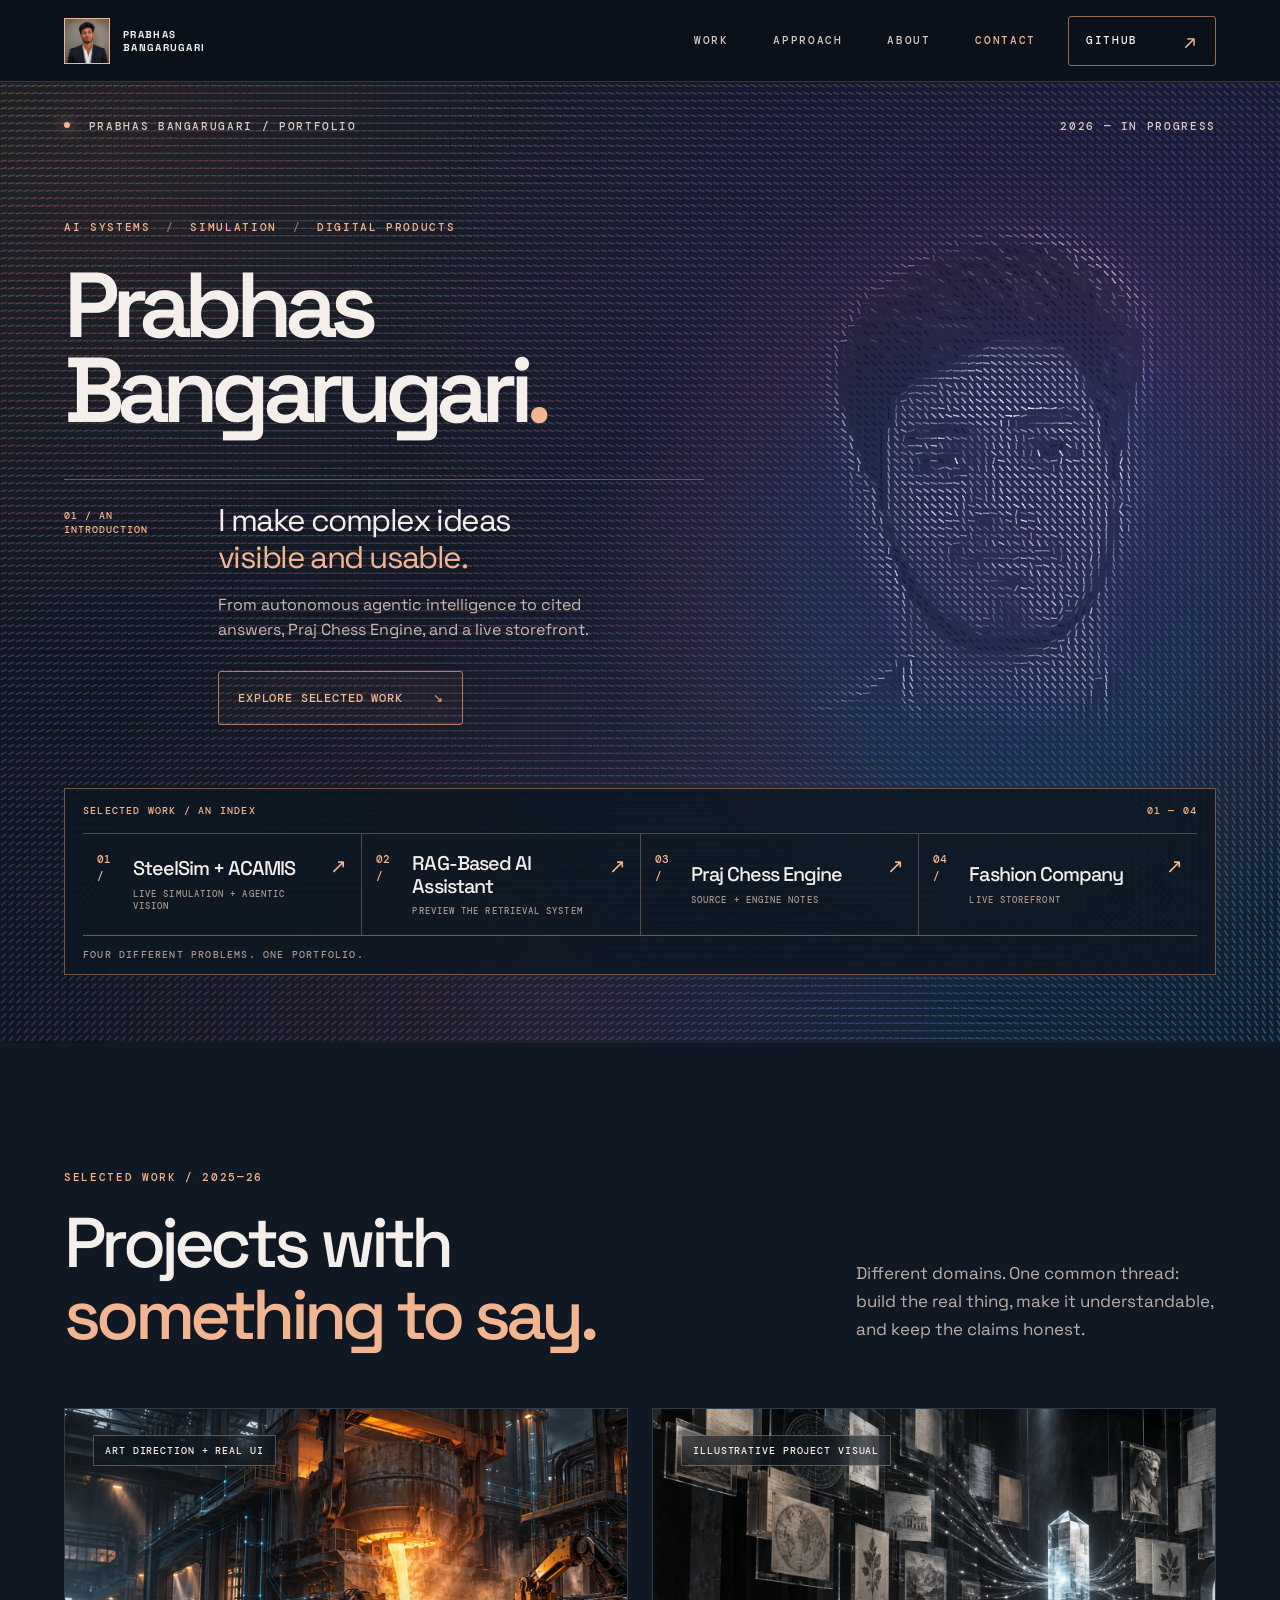
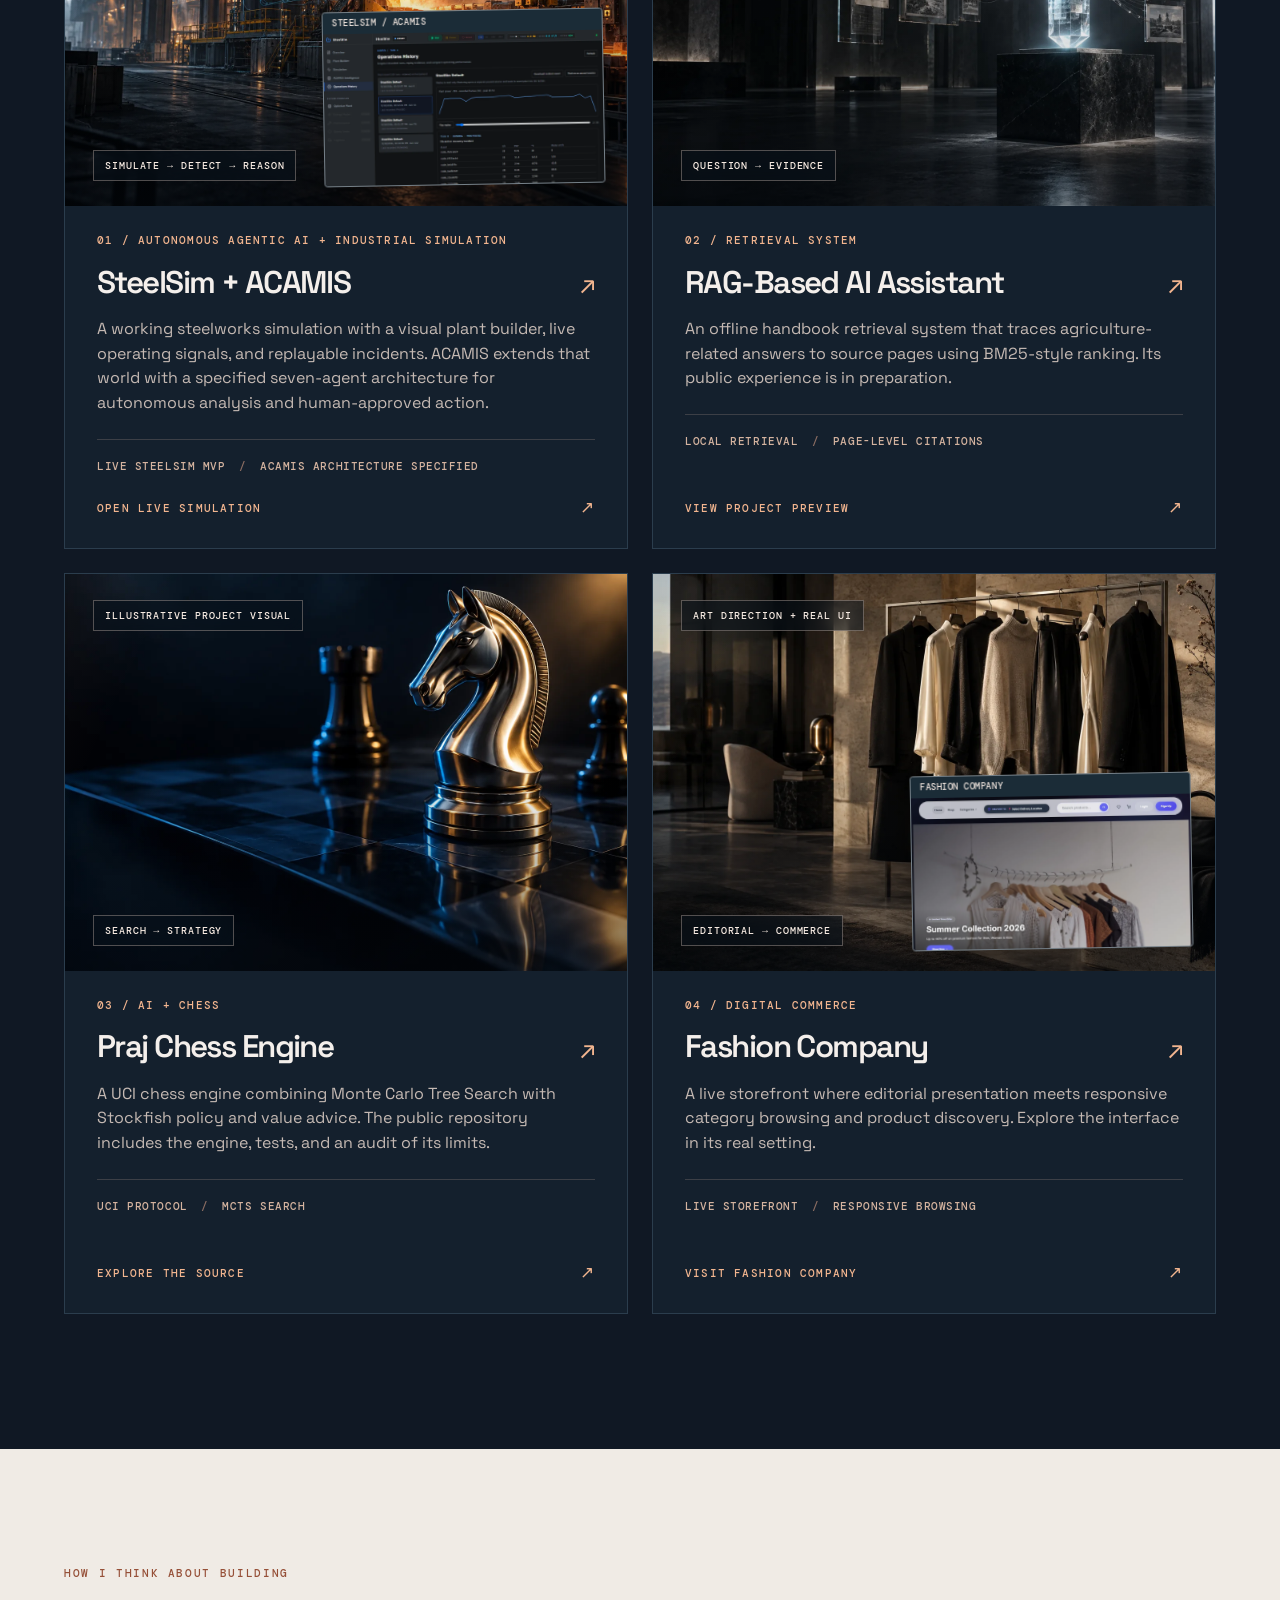
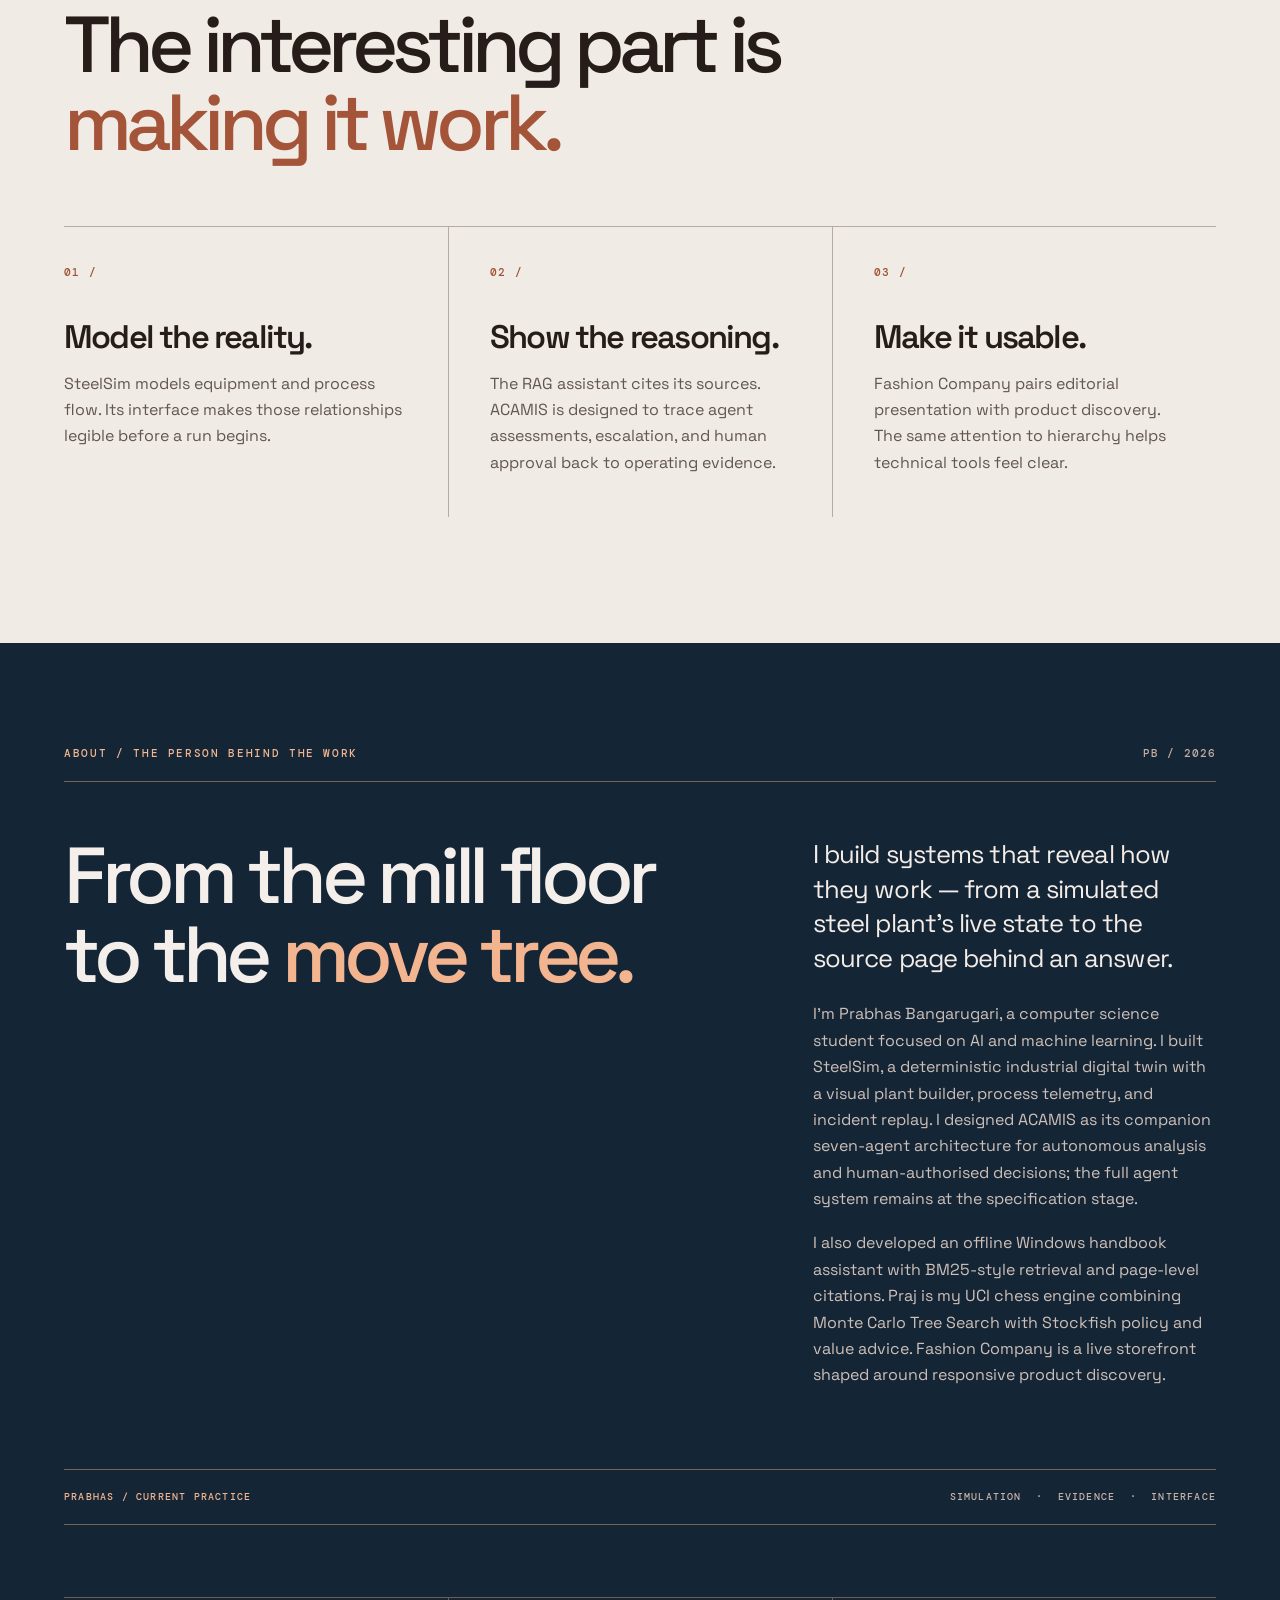
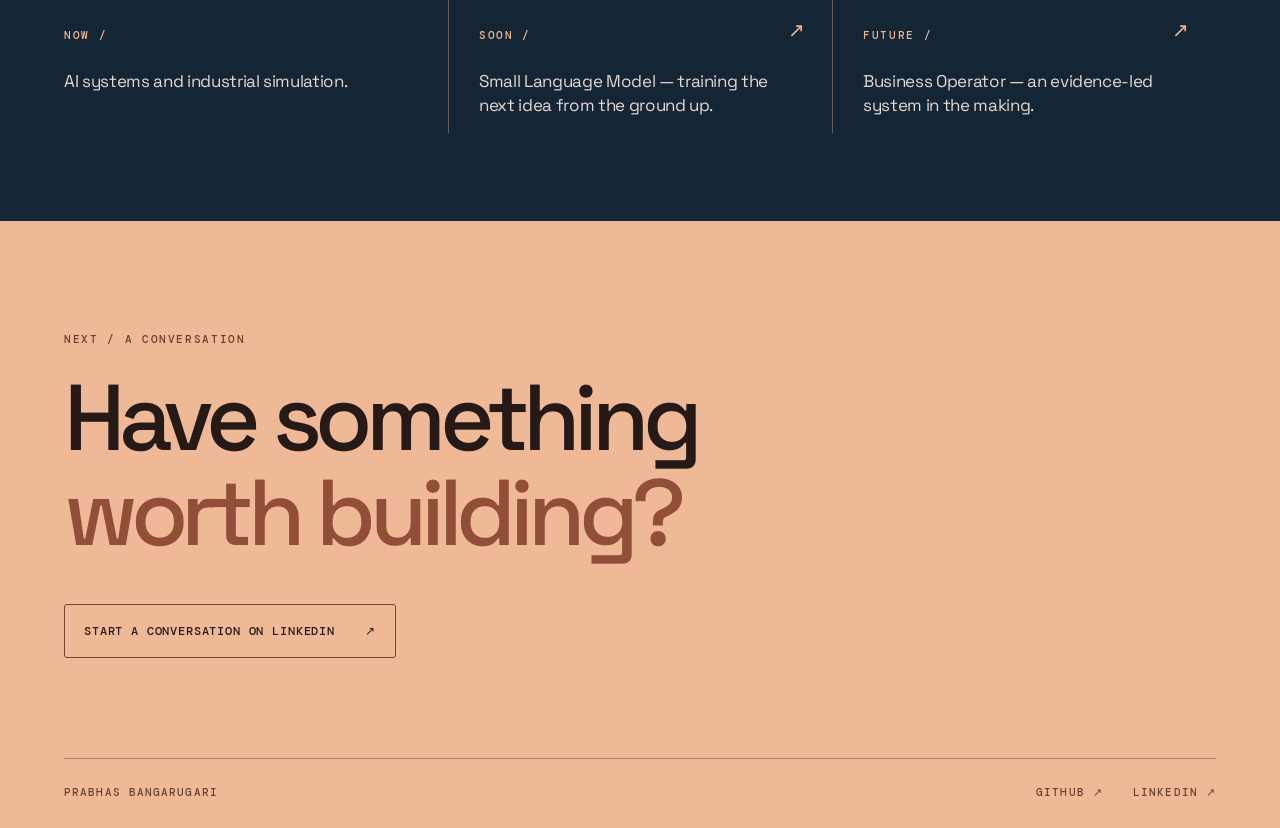
==== commit b32e0a64: "Refine fluid hero and add natural portrait color reveal" ====
--- a/index.html
+++ b/index.html
@@ -10,8 +10,8 @@
     <link rel="preconnect" href="https://fonts.googleapis.com" />
     <link rel="preconnect" href="https://fonts.gstatic.com" crossorigin />
     <link href="https://fonts.googleapis.com/css2?family=DM+Mono:wght@400;500&family=Space+Grotesk:wght@400;500;600;700&display=swap" rel="stylesheet" />
-    <link rel="stylesheet" href="styles.css?v=20261004-button-hover-restored" />
-    <script defer src="script.js?v=20261004-motion-interactions"></script>
+    <link rel="stylesheet" href="styles.css?v=20261004-fluid-portrait" />
+    <script defer src="script.js?v=20261004-natural-portrait"></script>
   </head>
   <body>
     <a class="skip-link" href="#main">Skip to content</a>
--- a/styles.css
+++ b/styles.css
@@ -43,9 +43,9 @@
 .nav-action span { font: 20px/1 var(--display); color: var(--accent); transition: transform .48s var(--ease), color .25s; }
 .nav-action:hover span, .nav-action:focus-visible span { color: var(--bg); transform: translate(3px, -3px); }
 .menu-toggle, .mobile-menu { display: none; }
-.hero { position: relative; overflow: hidden; background: radial-gradient(ellipse at 88% 28%, rgba(132, 77, 215, .28), transparent 46%), radial-gradient(ellipse at 76% 78%, rgba(61, 120, 205, .22), transparent 45%), radial-gradient(ellipse at 42% 95%, rgba(207, 85, 117, .14), transparent 44%), radial-gradient(ellipse at 8% 8%, rgba(234, 155, 87, .09), transparent 40%), #0d1722; }
+.hero { position: relative; overflow: hidden; background: radial-gradient(ellipse at 88% 28%, rgba(132, 77, 215, .22), transparent 46%), radial-gradient(ellipse at 76% 78%, rgba(61, 120, 205, .18), transparent 45%), radial-gradient(ellipse at 42% 95%, rgba(207, 85, 117, .10), transparent 44%), radial-gradient(ellipse at 8% 8%, rgba(234, 155, 87, .09), transparent 40%), #0d1722; }
 .hero::before { content: ""; position: absolute; inset: 0; pointer-events: none; background: linear-gradient(90deg, transparent 49.95%, rgba(242, 181, 143, .04) 50%, transparent 50.05%); background-size: 15vw 100%; }
-.hero::after { content: ""; position: absolute; z-index: 0; top: 8%; right: -12%; width: min(66vw, 920px); aspect-ratio: 1; pointer-events: none; background: radial-gradient(ellipse, rgba(150, 109, 245, .16), rgba(92, 166, 239, .12) 34%, rgba(232, 121, 143, .08) 52%, transparent 72%); animation: hero-atmosphere 18s ease-in-out infinite alternate; }
+.hero::after { content: ""; position: absolute; z-index: 0; top: 8%; right: -12%; width: min(66vw, 920px); aspect-ratio: 1; pointer-events: none; background: radial-gradient(ellipse, rgba(150, 109, 245, .10), rgba(92, 166, 239, .08) 34%, rgba(232, 121, 143, .05) 52%, transparent 72%); }
 .hero__field { position: absolute; inset: 0; display: block; width: 100%; height: 100%; pointer-events: none; opacity: 1; }
 .hero__field[data-entrance="pending"] { opacity: 0; }
 .hero__field[data-entrance="playing"] { animation: field-arrival 5s cubic-bezier(.4, 0, .2, 1) .2s both; }
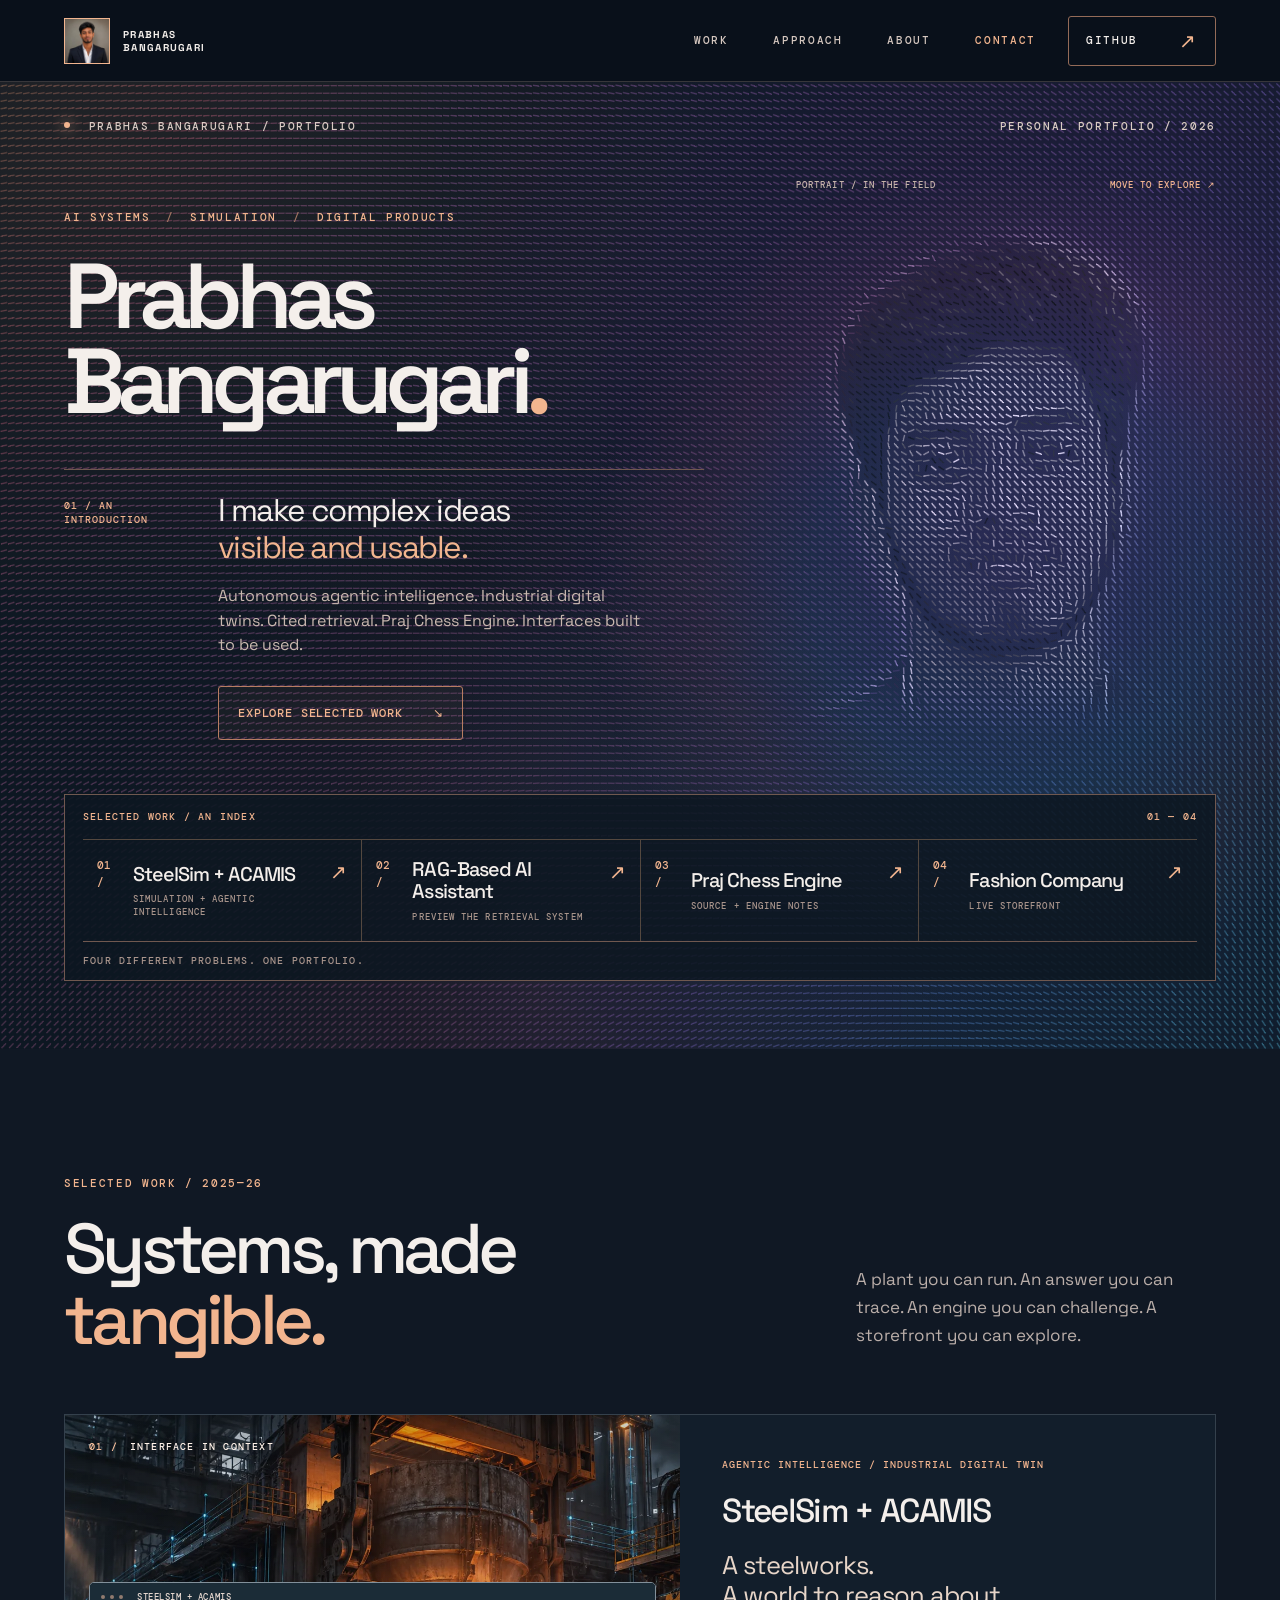
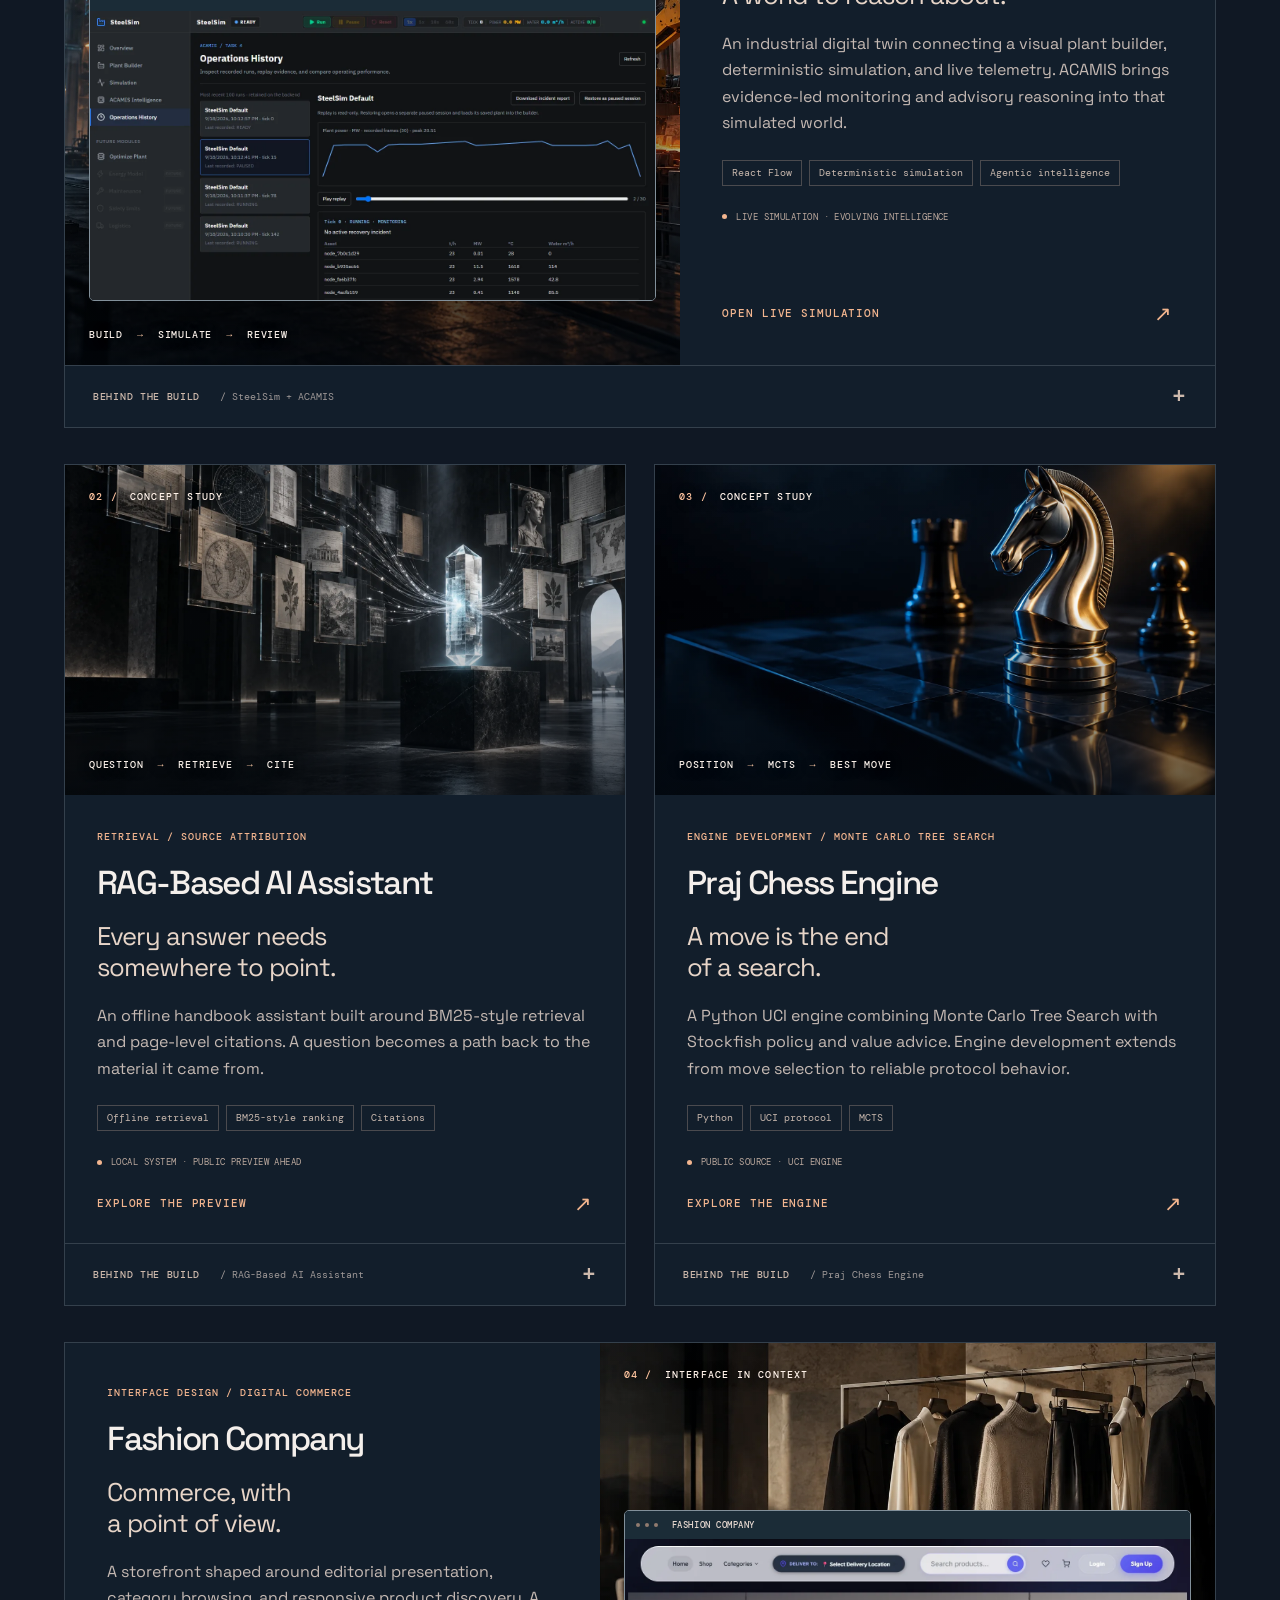
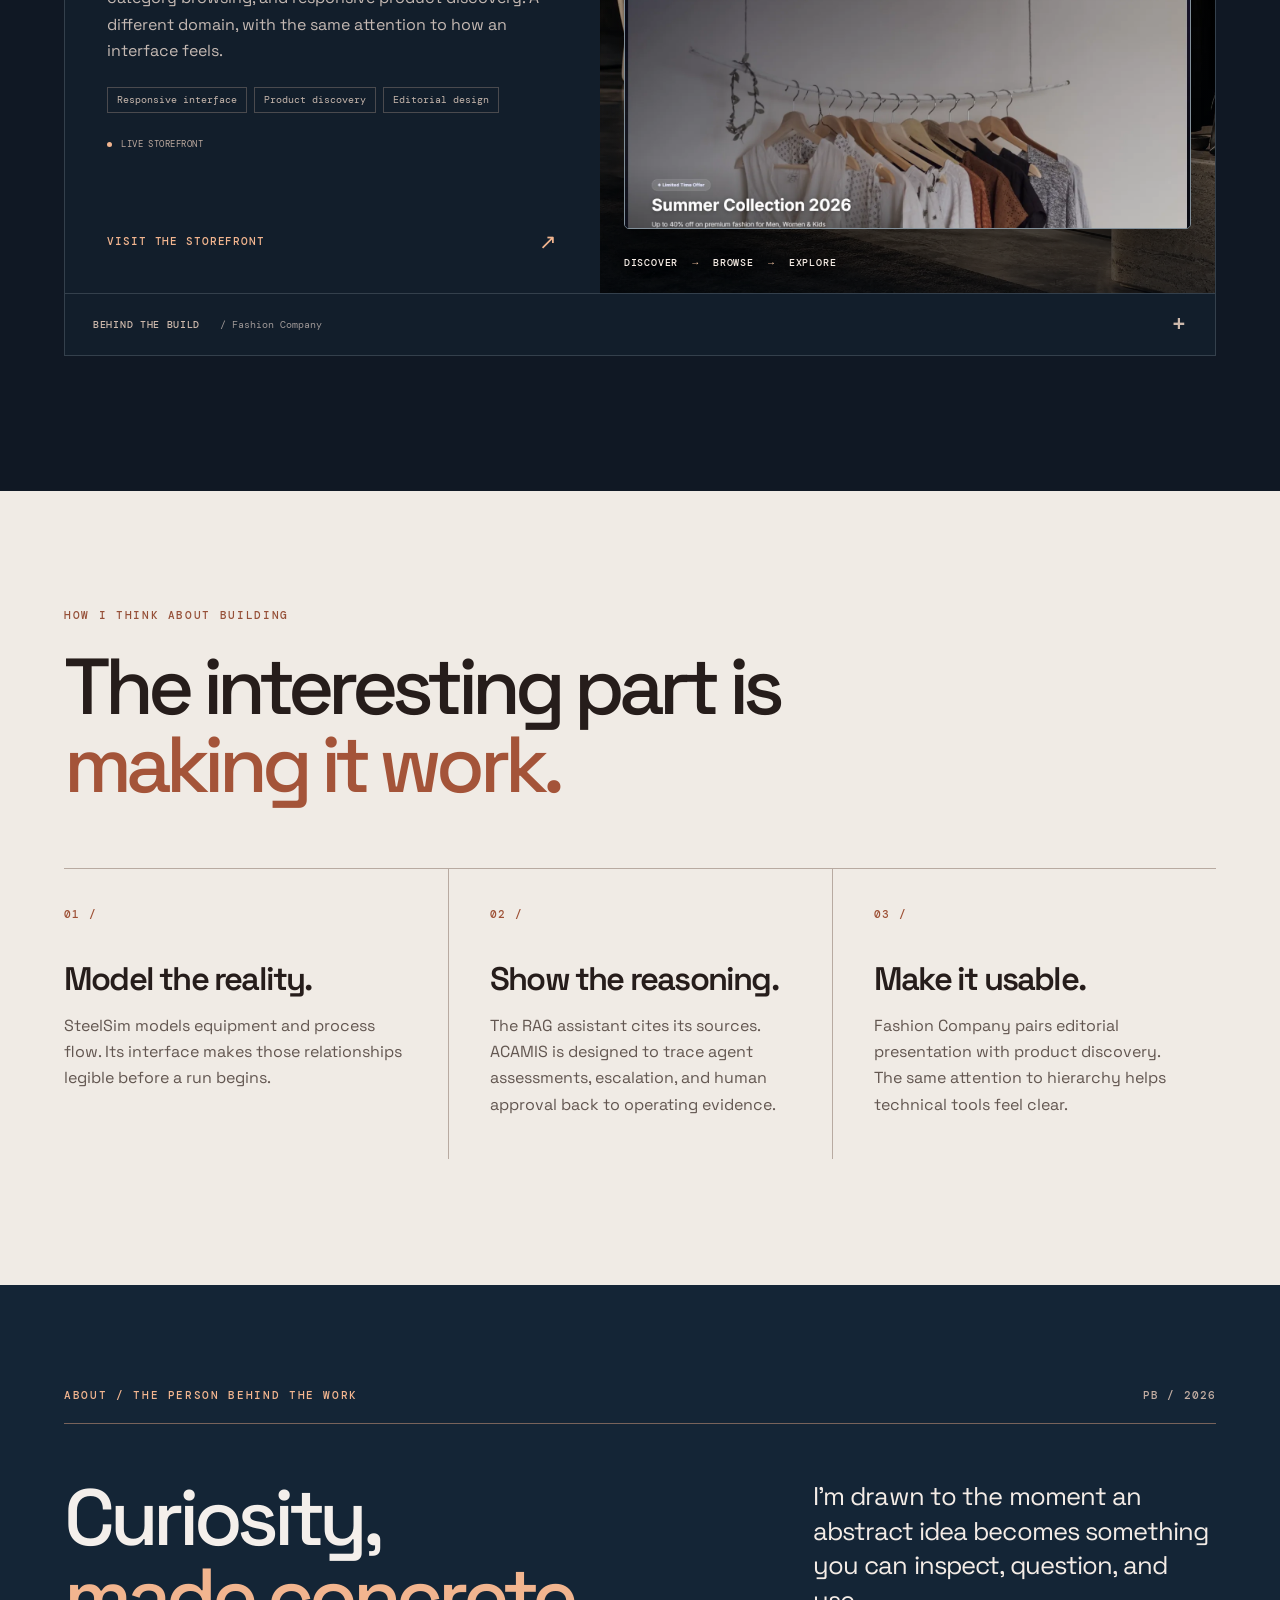
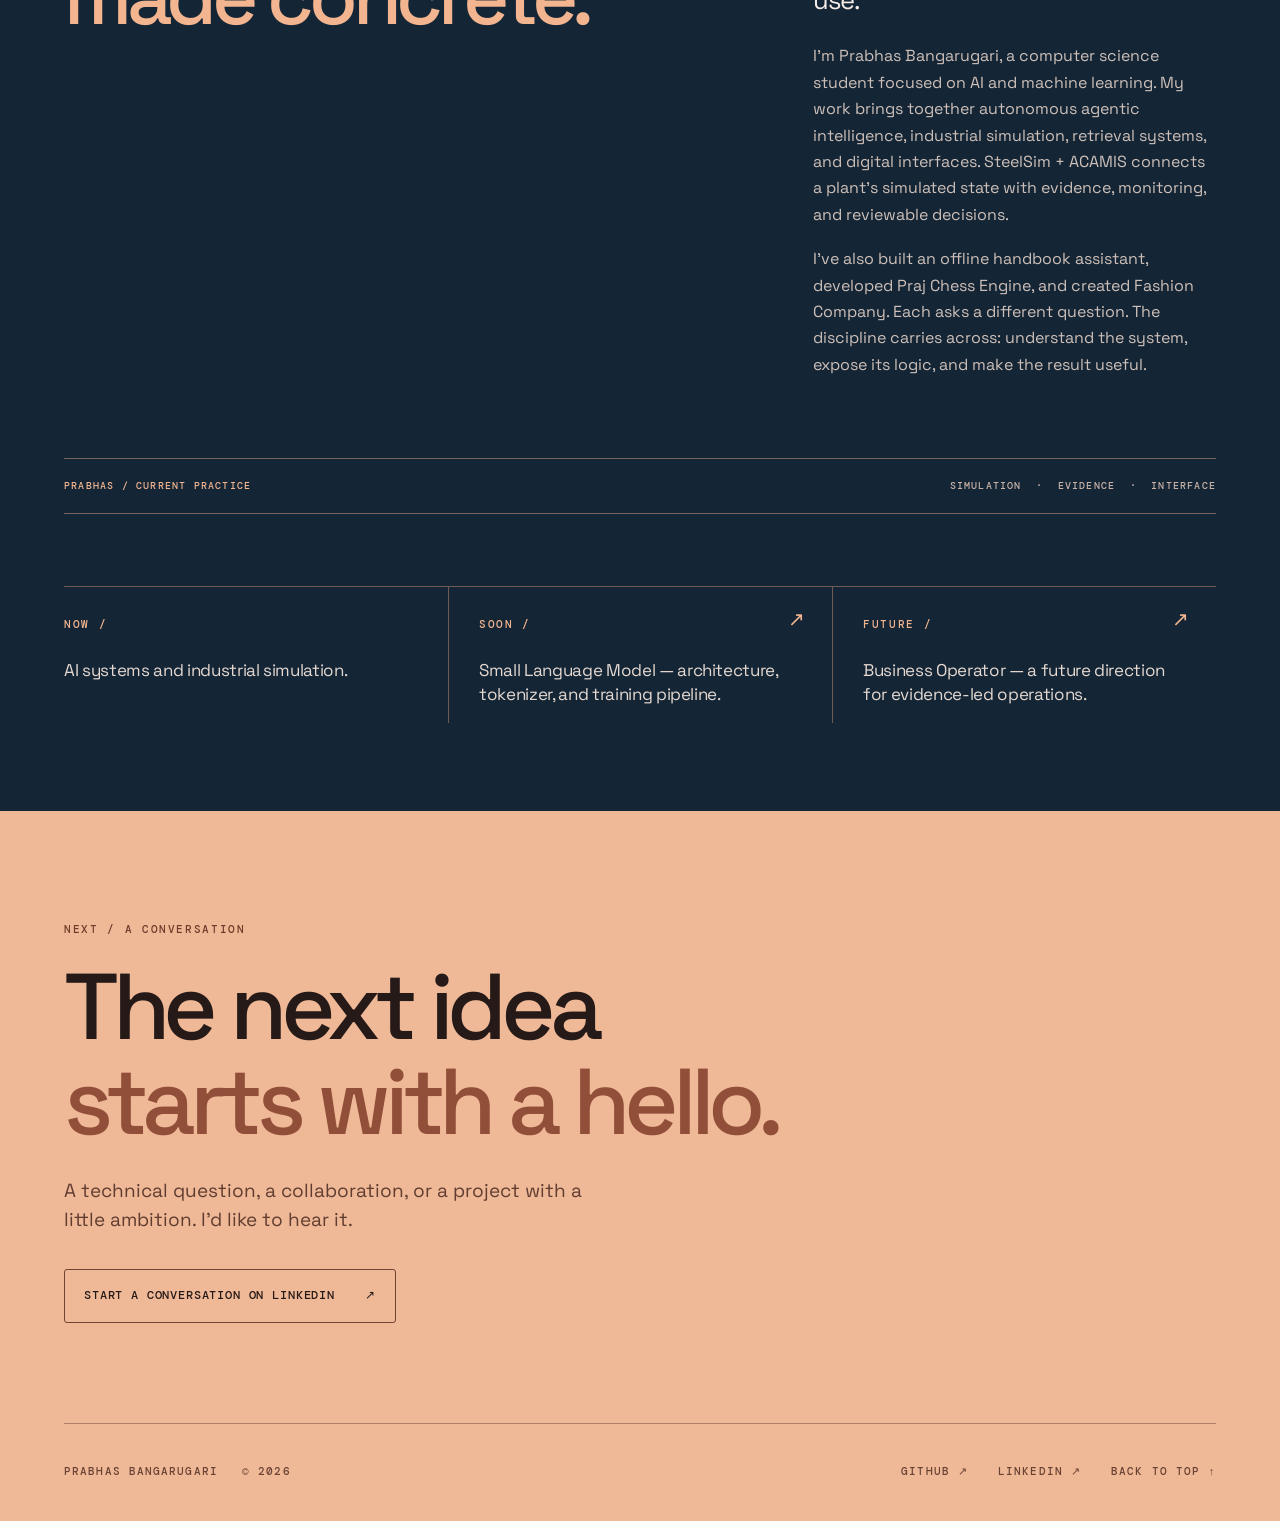
==== commit ae12ab57: "Refine portfolio presentation, accessibility, and local previews" ====
--- a/index.html
+++ b/index.html
@@ -4,14 +4,21 @@
     <meta charset="UTF-8" />
     <meta name="viewport" content="width=device-width, initial-scale=1" />
     <meta name="theme-color" content="#0b111b" />
-    <meta name="description" content="Prabhas Bangarugari builds AI systems, industrial simulations, and digital products. Explore SteelSim + ACAMIS, Praj, Fashion Company, and a RAG-based assistant." />
+    <meta name="description" content="Prabhas Bangarugari — computer science student building agentic intelligence, industrial digital twins, cited retrieval, chess engines, and considered digital experiences." />
+    <meta property="og:type" content="website" />
+    <meta property="og:title" content="Prabhas Bangarugari — Systems, made tangible." />
+    <meta property="og:description" content="A personal collection of industrial simulation, AI systems, chess engines, and digital products. Explore the work and the engineering behind it." />
+    <meta property="og:image" content="assets/social-preview.png" />
+    <meta property="og:image:width" content="1200" />
+    <meta property="og:image:height" content="630" />
+    <meta property="og:image:alt" content="Prabhas Bangarugari — AI systems, simulation, digital products." />
+    <meta name="twitter:card" content="summary_large_image" />
+    <link rel="preload" href="assets/prabhas-linkedin.jpg" as="image" />
     <title>Prabhas Bangarugari — AI Systems & Digital Products</title>
     <link rel="icon" href="assets/favicon.svg" type="image/svg+xml" />
-    <link rel="preconnect" href="https://fonts.googleapis.com" />
-    <link rel="preconnect" href="https://fonts.gstatic.com" crossorigin />
-    <link href="https://fonts.googleapis.com/css2?family=DM+Mono:wght@400;500&family=Space+Grotesk:wght@400;500;600;700&display=swap" rel="stylesheet" />
-    <link rel="stylesheet" href="styles.css?v=20261004-fluid-portrait" />
-    <script defer src="script.js?v=20261004-natural-portrait"></script>
+    <link rel="stylesheet" href="assets/fonts.css" />
+    <link rel="stylesheet" href="styles.css?v=20261007-studio" />
+    <script defer src="script.js?v=20261007-studio"></script>
   </head>
   <body>
     <a class="skip-link" href="#main">Skip to content</a>
@@ -49,7 +56,7 @@
       <section class="hero" aria-labelledby="hero-title">
         <canvas class="hero__field" aria-hidden="true"></canvas>
         <div class="hero__content container">
-          <div class="hero__topline"><span><span class="signal-dot" aria-hidden="true"></span> PRABHAS BANGARUGARI / PORTFOLIO</span><span>2026 — IN PROGRESS</span></div>
+          <div class="hero__topline"><span><span class="signal-dot" aria-hidden="true"></span> PRABHAS BANGARUGARI / PORTFOLIO</span><span>PERSONAL PORTFOLIO / 2026</span></div>
           <div class="hero__stage">
             <div class="hero__copy">
               <p class="eyebrow hero__eyebrow">AI SYSTEMS <span aria-hidden="true">/</span> SIMULATION <span aria-hidden="true">/</span> DIGITAL PRODUCTS</p>
@@ -58,7 +65,7 @@
                 <span class="hero__statement-index">01 / AN INTRODUCTION</span>
                 <div>
                   <p>I make complex ideas<br /><em>visible and usable.</em></p>
-                  <span>From autonomous agentic intelligence to cited answers, Praj Chess Engine, and a live storefront.</span>
+                  <span>Autonomous agentic intelligence. Industrial digital twins. Cited retrieval. Praj Chess Engine. Interfaces built to be used.</span>
                 </div>
               </div>
               <div class="hero__actions">
@@ -66,10 +73,11 @@
               </div>
             </div>
             <div class="hero__portrait" aria-hidden="true"></div>
+            <p class="hero__portrait-note" aria-hidden="true"><span>PORTRAIT / IN THE FIELD</span><span>MOVE TO EXPLORE ↗</span></p>
             <div class="hero__index" aria-label="Selected work index">
               <div class="hero__index-top"><span>SELECTED WORK / AN INDEX</span><span>01 — 04</span></div>
-              <a href="https://steelsimmvp.onrender.com/" target="_blank" rel="noopener noreferrer" aria-label="Open the SteelSim live simulation"><span class="hero__index-number">01 /</span><span><strong>SteelSim + ACAMIS</strong><small>LIVE SIMULATION + AGENTIC VISION</small></span><span class="hero__index-arrow" aria-hidden="true">↗</span></a>
-              <a href="coming-soon.html?project=rag" aria-label="Explore the RAG-Based AI Assistant preview"><span class="hero__index-number">02 /</span><span><strong>RAG-Based AI Assistant</strong><small>PREVIEW THE RETRIEVAL SYSTEM</small></span><span class="hero__index-arrow" aria-hidden="true">↗</span></a>
+              <a href="https://steelsimmvp.onrender.com/" target="_blank" rel="noopener noreferrer" aria-label="Open the SteelSim live simulation"><span class="hero__index-number">01 /</span><span><strong>SteelSim + ACAMIS</strong><small>SIMULATION + AGENTIC INTELLIGENCE</small></span><span class="hero__index-arrow" aria-hidden="true">↗</span></a>
+              <a href="preview-rag.html" aria-label="Explore the RAG-Based AI Assistant preview"><span class="hero__index-number">02 /</span><span><strong>RAG-Based AI Assistant</strong><small>PREVIEW THE RETRIEVAL SYSTEM</small></span><span class="hero__index-arrow" aria-hidden="true">↗</span></a>
               <a href="https://github.com/prabhasb06/demo-praj-chess-eng" target="_blank" rel="noopener noreferrer" aria-label="Open the Praj Chess Engine GitHub repository"><span class="hero__index-number">03 /</span><span><strong>Praj Chess Engine</strong><small>SOURCE + ENGINE NOTES</small></span><span class="hero__index-arrow" aria-hidden="true">↗</span></a>
               <a href="https://fashion-company.netlify.app/" target="_blank" rel="noopener noreferrer" aria-label="Open the Fashion Company live storefront"><span class="hero__index-number">04 /</span><span><strong>Fashion Company</strong><small>LIVE STOREFRONT</small></span><span class="hero__index-arrow" aria-hidden="true">↗</span></a>
               <div class="hero__index-foot">FOUR DIFFERENT PROBLEMS. ONE PORTFOLIO.</div>
@@ -78,100 +86,128 @@
         </div>
       </section>
 
-      <section class="work section" id="work" aria-labelledby="work-title">
+      <section class="work section" tabindex="-1" id="work" aria-labelledby="work-title">
         <div class="section-glow section-glow--left" aria-hidden="true"></div>
         <div class="section-glow section-glow--right" aria-hidden="true"></div>
         <div class="container">
           <div class="section-heading reveal">
-            <div><p class="eyebrow">SELECTED WORK / 2025—26</p><h2 id="work-title">Projects with<br /><em>something to say.</em></h2></div>
-            <p>Different domains. One common thread: build the real thing, make it understandable, and keep the claims honest.</p>
+            <div><p class="eyebrow">SELECTED WORK / 2025—26</p><h2 id="work-title">Systems, made<br /><em>tangible.</em></h2></div>
+            <p>A plant you can run. An answer you can trace. An engine you can challenge. A storefront you can explore.</p>
           </div>
 
           <div class="project-grid">
-            <article class="project" id="project-steelsim">
-              <a class="project-card glass reveal" href="https://steelsimmvp.onrender.com/" target="_blank" rel="noopener noreferrer" aria-label="Open the SteelSim live simulation">
-                <span class="project-card__visual">
-                  <img class="project-card__art" src="assets/steelsim-art.webp" alt="Illustrative steelmaking facility artwork" loading="lazy" width="1586" height="992" />
-                  <span class="project-card__topline glass">ART DIRECTION + REAL UI</span>
-                  <span class="product-window glass" aria-hidden="true">
-                    <span class="product-window__bar">STEELSIM / ACAMIS</span>
-                    <img src="assets/steelsim-ui.webp" alt="" loading="lazy" width="1440" height="1000" />
-                  </span>
-                  <span class="project-card__signal glass">SIMULATE → DETECT → REASON</span>
-                </span>
-                <span class="project-card__body">
-                  <span class="project-card__meta">01 / AUTONOMOUS AGENTIC AI + INDUSTRIAL SIMULATION</span>
-                  <span class="project-card__title">SteelSim + ACAMIS</span>
-                  <span class="project-card__description">A working steelworks simulation with a visual plant builder, live operating signals, and replayable incidents. ACAMIS extends that world with a specified seven-agent architecture for autonomous analysis and human-approved action.</span>
-                  <span class="project-card__proof">LIVE STEELSIM MVP <span aria-hidden="true">/</span> ACAMIS ARCHITECTURE SPECIFIED</span>
+            <article class="project project--feature  reveal" id="project-steelsim" aria-labelledby="title-steelsim">
+              <a class="project-card" href="https://steelsimmvp.onrender.com/" target="_blank" rel="noopener noreferrer" aria-label="open live simulation — SteelSim + ACAMIS">
+                <span class="project-card__visual">
+                  <img class="project-card__art" src="assets/steelsim-art.webp" alt="Illustrative steelworks with a glowing induction furnace" loading="lazy" decoding="async" width="1586" height="992" />
+                  <span class="project-card__topline"><span>01 /</span> INTERFACE IN CONTEXT</span>
+                  <span class="product-window" aria-hidden="true"><span class="product-window__bar"><i></i><i></i><i></i><span>STEELSIM + ACAMIS</span></span><img src="assets/steelsim-ui.webp" alt="" loading="lazy" decoding="async" width="1440" height="1000" /></span>
+                  <span class="project-card__signal">BUILD <span aria-hidden="true">→</span> SIMULATE <span aria-hidden="true">→</span> REVIEW</span>
+                </span>
+                <div class="project-card__body">
+                  <span class="project-card__meta">AGENTIC INTELLIGENCE / INDUSTRIAL DIGITAL TWIN</span>
+                  <h3 class="project-card__title" id="title-steelsim">SteelSim + ACAMIS</h3>
+                  <span class="project-card__headline">A steelworks.<br />A world to reason about.</span>
+                  <span class="project-card__description">An industrial digital twin connecting a visual plant builder, deterministic simulation, and live telemetry. ACAMIS brings evidence-led monitoring and advisory reasoning into that simulated world.</span>
+                  <span class="project-card__tags"><span>React Flow</span><span>Deterministic simulation</span><span>Agentic intelligence</span></span>
+                  <span class="project-card__proof"><span class="status-dot" aria-hidden="true"></span>LIVE SIMULATION · EVOLVING INTELLIGENCE</span>
                   <span class="project-card__destination">OPEN LIVE SIMULATION <span aria-hidden="true">↗</span></span>
-                  <span class="project-card__arrow" aria-hidden="true">↗</span>
-                </span>
-              </a>
-            </article>
-
-            <article class="project" id="project-rag">
-              <a class="project-card glass reveal" href="coming-soon.html?project=rag" aria-label="Explore the RAG-Based AI Assistant preview">
-                <span class="project-card__visual">
-                  <img class="project-card__art" src="assets/rag-art.webp" alt="Illustrative connected knowledge archive" loading="lazy" width="1586" height="992" />
-                  <span class="project-card__topline glass">ILLUSTRATIVE PROJECT VISUAL</span>
-                  <span class="project-card__signal glass">QUESTION → EVIDENCE</span>
-                </span>
-                <span class="project-card__body">
-                  <span class="project-card__meta">02 / RETRIEVAL SYSTEM</span>
-                  <span class="project-card__title">RAG-Based AI Assistant</span>
-                  <span class="project-card__description">An offline handbook retrieval system that traces agriculture-related answers to source pages using BM25-style ranking. Its public experience is in preparation.</span>
-                  <span class="project-card__proof">LOCAL RETRIEVAL <span aria-hidden="true">/</span> PAGE-LEVEL CITATIONS</span>
-                  <span class="project-card__destination">VIEW PROJECT PREVIEW <span aria-hidden="true">↗</span></span>
-                  <span class="project-card__arrow" aria-hidden="true">↗</span>
-                </span>
-              </a>
-            </article>
-
-            <article class="project" id="project-praj">
-              <a class="project-card glass reveal" href="https://github.com/prabhasb06/demo-praj-chess-eng" target="_blank" rel="noopener noreferrer" aria-label="Open the Praj Chess Engine GitHub repository">
-                <span class="project-card__visual">
-                  <img class="project-card__art" src="assets/praj-art.webp" alt="Illustrative polished chess knight" loading="lazy" width="1586" height="992" />
-                  <span class="project-card__topline glass">ILLUSTRATIVE PROJECT VISUAL</span>
-                  <span class="project-card__signal glass">SEARCH → STRATEGY</span>
-                </span>
-                <span class="project-card__body">
-                  <span class="project-card__meta">03 / AI + CHESS</span>
-                  <span class="project-card__title">Praj Chess Engine</span>
-                  <span class="project-card__description">A UCI chess engine combining Monte Carlo Tree Search with Stockfish policy and value advice. The public repository includes the engine, tests, and an audit of its limits.</span>
-                  <span class="project-card__proof">UCI PROTOCOL <span aria-hidden="true">/</span> MCTS SEARCH</span>
-                  <span class="project-card__destination">EXPLORE THE SOURCE <span aria-hidden="true">↗</span></span>
-                  <span class="project-card__arrow" aria-hidden="true">↗</span>
-                </span>
-              </a>
-            </article>
-
-            <article class="project" id="project-fashion">
-              <a class="project-card glass reveal" href="https://fashion-company.netlify.app/" target="_blank" rel="noopener noreferrer" aria-label="Open the Fashion Company live storefront">
-                <span class="project-card__visual">
-                  <img class="project-card__art" src="assets/fashion-art.webp" alt="Illustrative luxury fashion showroom" loading="lazy" width="1586" height="992" />
-                  <span class="project-card__topline glass">ART DIRECTION + REAL UI</span>
-                  <span class="product-window product-window--fashion glass" aria-hidden="true">
-                    <span class="product-window__bar">FASHION COMPANY</span>
-                    <img src="assets/fashion-ui.webp" alt="" loading="lazy" width="1440" height="960" />
-                  </span>
-                  <span class="project-card__signal glass">EDITORIAL → COMMERCE</span>
-                </span>
-                <span class="project-card__body">
-                  <span class="project-card__meta">04 / DIGITAL COMMERCE</span>
-                  <span class="project-card__title">Fashion Company</span>
-                  <span class="project-card__description">A live storefront where editorial presentation meets responsive category browsing and product discovery. Explore the interface in its real setting.</span>
-                  <span class="project-card__proof">LIVE STOREFRONT <span aria-hidden="true">/</span> RESPONSIVE BROWSING</span>
-                  <span class="project-card__destination">VISIT FASHION COMPANY <span aria-hidden="true">↗</span></span>
-                  <span class="project-card__arrow" aria-hidden="true">↗</span>
-                </span>
-              </a>
-            </article>
-          </div>
-        </div>
-      </section>
-
-      <section class="approach section" id="approach" aria-labelledby="approach-title">
+                </div>
+              </a>
+              <details class="project-notes">
+                <summary><span>BEHIND THE BUILD <span class="project-notes__hint">/ SteelSim + ACAMIS</span></span><span class="project-notes__plus" aria-hidden="true">+</span></summary>
+                <div class="project-notes__content">
+                  <div class="project-notes__grid"><div><h4>THE SYSTEM</h4><p>I built a plant-modelling and simulation environment that makes equipment, process flow, and operating state inspectable.</p></div><div><h4>THE ENGINEERING</h4><p>Authoritative backend state reaches the interface through WebSocket telemetry. Invalid topology is gated before a run starts. Recorded frames make incidents replayable.</p></div><div><h4>THE FRONTIER</h4><p>Signal review and optional model advice are implemented. Broader autonomous optimization remains a direction for ACAMIS; consequential recovery follows approval gates.</p></div></div>
+                  <div class="project-notes__links"><a href="assets/steelsim-ui.webp" data-interface="SteelSim — recorded run and process telemetry" class="text-link">INSPECT THE REAL INTERFACE <span aria-hidden="true">↗</span></a><a href="https://github.com/prabhasb06/steelsim" target="_blank" rel="noopener noreferrer" class="text-link">SOURCE & TECHNICAL NOTES <span aria-hidden="true">↗</span></a></div>
+                </div>
+              </details>
+            </article>
+
+            <article class="project   reveal" id="project-rag" aria-labelledby="title-rag">
+              <a class="project-card" href="preview-rag.html" aria-label="explore the preview — RAG-Based AI Assistant">
+                <span class="project-card__visual">
+                  <img class="project-card__art" src="assets/rag-art.webp" alt="Concept illustration of a connected knowledge archive" loading="lazy" decoding="async" width="1586" height="992" />
+                  <span class="project-card__topline"><span>02 /</span> CONCEPT STUDY</span>
+
+                  <span class="project-card__signal">QUESTION <span aria-hidden="true">→</span> RETRIEVE <span aria-hidden="true">→</span> CITE</span>
+                </span>
+                <div class="project-card__body">
+                  <span class="project-card__meta">RETRIEVAL / SOURCE ATTRIBUTION</span>
+                  <h3 class="project-card__title" id="title-rag">RAG-Based AI Assistant</h3>
+                  <span class="project-card__headline">Every answer needs<br />somewhere to point.</span>
+                  <span class="project-card__description">An offline handbook assistant built around BM25-style retrieval and page-level citations. A question becomes a path back to the material it came from.</span>
+                  <span class="project-card__tags"><span>Offline retrieval</span><span>BM25-style ranking</span><span>Citations</span></span>
+                  <span class="project-card__proof"><span class="status-dot" aria-hidden="true"></span>LOCAL SYSTEM · PUBLIC PREVIEW AHEAD</span>
+                  <span class="project-card__destination">EXPLORE THE PREVIEW <span aria-hidden="true">↗</span></span>
+                </div>
+              </a>
+              <details class="project-notes">
+                <summary><span>BEHIND THE BUILD <span class="project-notes__hint">/ RAG-Based AI Assistant</span></span><span class="project-notes__plus" aria-hidden="true">+</span></summary>
+                <div class="project-notes__content">
+                  <div class="project-notes__grid"><div><h4>THE QUESTION</h4><p>How can someone find useful guidance in local handbooks and check the source behind it?</p></div><div><h4>THE APPROACH</h4><p>Relevant passages are ranked locally and paired with page references. The implemented retrieval layer is the foundation of this assistant.</p></div><div><h4>CURRENT STATE</h4><p>The local retrieval experience exists. A public interface is in preparation; a complete generative RAG workflow is not claimed here.</p></div></div>
+                  <div class="project-notes__links"></div>
+                </div>
+              </details>
+            </article>
+
+            <article class="project   reveal" id="project-praj" aria-labelledby="title-praj">
+              <a class="project-card" href="https://github.com/prabhasb06/demo-praj-chess-eng" target="_blank" rel="noopener noreferrer" aria-label="explore the engine — Praj Chess Engine">
+                <span class="project-card__visual">
+                  <img class="project-card__art" src="assets/praj-art.webp" alt="Concept illustration of a polished chess knight" loading="lazy" decoding="async" width="1586" height="992" />
+                  <span class="project-card__topline"><span>03 /</span> CONCEPT STUDY</span>
+
+                  <span class="project-card__signal">POSITION <span aria-hidden="true">→</span> MCTS <span aria-hidden="true">→</span> BEST MOVE</span>
+                </span>
+                <div class="project-card__body">
+                  <span class="project-card__meta">ENGINE DEVELOPMENT / MONTE CARLO TREE SEARCH</span>
+                  <h3 class="project-card__title" id="title-praj">Praj Chess Engine</h3>
+                  <span class="project-card__headline">A move is the end<br />of a search.</span>
+                  <span class="project-card__description">A Python UCI engine combining Monte Carlo Tree Search with Stockfish policy and value advice. Engine development extends from move selection to reliable protocol behavior.</span>
+                  <span class="project-card__tags"><span>Python</span><span>UCI protocol</span><span>MCTS</span></span>
+                  <span class="project-card__proof"><span class="status-dot" aria-hidden="true"></span>PUBLIC SOURCE · UCI ENGINE</span>
+                  <span class="project-card__destination">EXPLORE THE ENGINE <span aria-hidden="true">↗</span></span>
+                </div>
+              </a>
+              <details class="project-notes">
+                <summary><span>BEHIND THE BUILD <span class="project-notes__hint">/ Praj Chess Engine</span></span><span class="project-notes__plus" aria-hidden="true">+</span></summary>
+                <div class="project-notes__content">
+                  <div class="project-notes__grid"><div><h4>THE ENGINE</h4><p>I developed Praj to explore tree search and evaluation inside a chess engine that can communicate with a UCI-compatible interface.</p></div><div><h4>THE HARD PART</h4><p>Stopping and superseding a search must never leak an old move. The published audit covers cancellation, time controls, promotions, and bounded search memory.</p></div><div><h4>THE EVIDENCE</h4><p>Source, regression tests, and diagnostic results are available. Absolute Elo is unmeasured, and trained model weights are not published.</p></div></div>
+                  <div class="project-notes__links"><a href="https://github.com/prabhasb06/demo-praj-chess-eng/blob/main/AUDIT_REPORT.md" target="_blank" rel="noopener noreferrer" class="text-link">READ THE ENGINE AUDIT <span aria-hidden="true">↗</span></a></div>
+                </div>
+              </details>
+            </article>
+
+            <article class="project project--feature project--reverse reveal" id="project-fashion" aria-labelledby="title-fashion">
+              <a class="project-card" href="https://fashion-company.netlify.app/" target="_blank" rel="noopener noreferrer" aria-label="visit the storefront — Fashion Company">
+                <span class="project-card__visual">
+                  <img class="project-card__art" src="assets/fashion-art.webp" alt="Illustrative fashion showroom in warm editorial lighting" loading="lazy" decoding="async" width="1586" height="992" />
+                  <span class="project-card__topline"><span>04 /</span> INTERFACE IN CONTEXT</span>
+                  <span class="product-window" aria-hidden="true"><span class="product-window__bar"><i></i><i></i><i></i><span>FASHION COMPANY</span></span><img src="assets/fashion-ui.webp" alt="" loading="lazy" decoding="async" width="1440" height="960" /></span>
+                  <span class="project-card__signal">DISCOVER <span aria-hidden="true">→</span> BROWSE <span aria-hidden="true">→</span> EXPLORE</span>
+                </span>
+                <div class="project-card__body">
+                  <span class="project-card__meta">INTERFACE DESIGN / DIGITAL COMMERCE</span>
+                  <h3 class="project-card__title" id="title-fashion">Fashion Company</h3>
+                  <span class="project-card__headline">Commerce, with<br />a point of view.</span>
+                  <span class="project-card__description">A storefront shaped around editorial presentation, category browsing, and responsive product discovery. A different domain, with the same attention to how an interface feels.</span>
+                  <span class="project-card__tags"><span>Responsive interface</span><span>Product discovery</span><span>Editorial design</span></span>
+                  <span class="project-card__proof"><span class="status-dot" aria-hidden="true"></span>LIVE STOREFRONT</span>
+                  <span class="project-card__destination">VISIT THE STOREFRONT <span aria-hidden="true">↗</span></span>
+                </div>
+              </a>
+              <details class="project-notes">
+                <summary><span>BEHIND THE BUILD <span class="project-notes__hint">/ Fashion Company</span></span><span class="project-notes__plus" aria-hidden="true">+</span></summary>
+                <div class="project-notes__content">
+                  <div class="project-notes__grid"><div><h4>THE EXPERIENCE</h4><p>I built Fashion Company as a visual commerce experience, connecting an editorial first impression with browsable products.</p></div><div><h4>THE DESIGN PROBLEM</h4><p>Imagery, hierarchy, and category navigation need to work together across screen sizes. Product discovery should stay clear on a phone.</p></div><div><h4>EXPLORE IT</h4><p>The public interface is available to browse. Payment processing, order fulfilment, and production commerce infrastructure are not asserted by this portfolio.</p></div></div>
+                  <div class="project-notes__links"><a href="assets/fashion-ui.webp" data-interface="Fashion Company — storefront interface" class="text-link">INSPECT THE REAL INTERFACE <span aria-hidden="true">↗</span></a></div>
+                </div>
+              </details>
+            </article>
+          </div>
+        </div>
+      </section>
+
+      <section class="approach section" tabindex="-1" id="approach" aria-labelledby="approach-title">
         <div class="container">
           <div class="approach__intro reveal">
             <p class="eyebrow">HOW I THINK ABOUT BUILDING</p>
@@ -197,44 +233,51 @@
         </div>
       </section>
 
-      <section class="about section" id="about" aria-labelledby="about-title">
+      <section class="about section" tabindex="-1" id="about" aria-labelledby="about-title">
         <div class="container">
           <div class="about__masthead reveal">
             <p class="eyebrow">ABOUT / THE PERSON BEHIND THE WORK</p>
             <span>PB / 2026</span>
           </div>
           <div class="about__story reveal">
-            <h2 id="about-title">From the mill floor<br />to the <em>move tree.</em></h2>
+            <h2 id="about-title">Curiosity,<br /><em>made concrete.</em></h2>
             <div class="about__body">
-              <p class="about__lead">I build systems that reveal how they work — from a simulated steel plant’s live state to the source page behind an answer.</p>
-              <p>I’m Prabhas Bangarugari, a computer science student focused on AI and machine learning. I built SteelSim, a deterministic industrial digital twin with a visual plant builder, process telemetry, and incident replay. I designed ACAMIS as its companion seven-agent architecture for autonomous analysis and human-authorised decisions; the full agent system remains at the specification stage.</p>
-              <p>I also developed an offline Windows handbook assistant with BM25-style retrieval and page-level citations. Praj is my UCI chess engine combining Monte Carlo Tree Search with Stockfish policy and value advice. Fashion Company is a live storefront shaped around responsive product discovery.</p>
+              <p class="about__lead">I’m drawn to the moment an abstract idea becomes something you can inspect, question, and use.</p>
+              <p>I’m Prabhas Bangarugari, a computer science student focused on AI and machine learning. My work brings together autonomous agentic intelligence, industrial simulation, retrieval systems, and digital interfaces. SteelSim + ACAMIS connects a plant’s simulated state with evidence, monitoring, and reviewable decisions.</p>
+              <p>I’ve also built an offline handbook assistant, developed Praj Chess Engine, and created Fashion Company. Each asks a different question. The discipline carries across: understand the system, expose its logic, and make the result useful.</p>
             </div>
           </div>
           <div class="about__signature reveal"><span>PRABHAS / CURRENT PRACTICE</span><span>SIMULATION&nbsp;&nbsp;·&nbsp;&nbsp;EVIDENCE&nbsp;&nbsp;·&nbsp;&nbsp;INTERFACE</span></div>
           <div class="roadmap" aria-label="Current and future work">
               <div class="roadmap__item"><span>NOW /</span><p>AI systems and industrial simulation.</p></div>
-              <a class="roadmap__item roadmap__item--link" href="coming-soon.html?project=slm" aria-label="Explore the Small Language Model preview"><span>SOON /</span><p>Small Language Model — training the next idea from the ground up.</p><span class="roadmap__arrow" aria-hidden="true">↗</span></a>
-              <a class="roadmap__item roadmap__item--link" href="coming-soon.html?project=business" aria-label="Explore the Business Operator future vision"><span>FUTURE /</span><p>Business Operator — an evidence-led system in the making.</p><span class="roadmap__arrow" aria-hidden="true">↗</span></a>
-          </div>
-        </div>
-      </section>
-
-      <section class="contact section" id="contact" aria-labelledby="contact-title">
+              <a class="roadmap__item roadmap__item--link" href="preview-slm.html" aria-label="Explore the Small Language Model preview"><span>SOON /</span><p>Small Language Model — architecture, tokenizer, and training pipeline.</p><span class="roadmap__arrow" aria-hidden="true">↗</span></a>
+              <a class="roadmap__item roadmap__item--link" href="preview-business.html" aria-label="Explore the Business Operator future vision"><span>FUTURE /</span><p>Business Operator — a future direction for evidence-led operations.</p><span class="roadmap__arrow" aria-hidden="true">↗</span></a>
+          </div>
+        </div>
+      </section>
+
+      <section class="contact section" tabindex="-1" id="contact" aria-labelledby="contact-title">
         <div class="container contact__inner reveal">
           <p class="eyebrow">NEXT / A CONVERSATION</p>
-          <h2 id="contact-title">Have something<br /><em>worth building?</em></h2>
+          <h2 id="contact-title">The next idea<br /><em>starts with a hello.</em></h2>
+          <p class="contact__lead">A technical question, a collaboration, or a project with a little ambition. I’d like to hear it.</p>
           <a class="button button--glass contact__action" href="https://www.linkedin.com/in/prabhas-bangarugari-35494232a" target="_blank" rel="noopener noreferrer">Start a conversation on LinkedIn <span aria-hidden="true">↗</span></a>
           <div class="contact__footer">
-            <span>PRABHAS BANGARUGARI</span>
+            <span>PRABHAS BANGARUGARI <span class="footer-year">© 2026</span></span>
             <div class="contact__socials">
               <a href="https://github.com/prabhasb06" target="_blank" rel="noopener noreferrer">GITHUB ↗</a>
               <a href="https://www.linkedin.com/in/prabhas-bangarugari-35494232a" target="_blank" rel="noopener noreferrer">LINKEDIN ↗</a>
+              <a href="#top" aria-label="Back to the top of the portfolio">BACK TO TOP ↑</a>
             </div>
           </div>
         </div>
       </section>
     </main>
 
+    <dialog class="interface-viewer" id="interface-viewer" aria-labelledby="interface-title">
+      <div class="interface-viewer__bar"><h2 id="interface-title">Project interface</h2><button type="button" class="interface-viewer__close" aria-label="Close interface view">CLOSE <span aria-hidden="true">×</span></button></div>
+      <div class="interface-viewer__image"><img id="interface-image" alt="" /></div>
+      <p>Actual project screenshot. Use Escape or Close to return to the portfolio.</p>
+    </dialog>
   </body>
 </html>
--- a/assets/fonts.css
+++ b/assets/fonts.css
@@ -0,0 +1,53 @@
+@font-face {
+  font-family: 'DM Mono';
+  font-style: normal;
+  font-weight: 400;
+  font-display: swap;
+  src: url(fonts/portfolio-1.woff2) format('woff2');
+  unicode-range: U+0000-00FF, U+0131, U+0152-0153, U+02BB-02BC, U+02C6, U+02DA, U+02DC, U+0304, U+0308, U+0329, U+2000-206F, U+20AC, U+2122, U+2191, U+2193, U+2212, U+2215, U+FEFF, U+FFFD;
+}
+
+@font-face {
+  font-family: 'DM Mono';
+  font-style: normal;
+  font-weight: 500;
+  font-display: swap;
+  src: url(fonts/portfolio-2.woff2) format('woff2');
+  unicode-range: U+0000-00FF, U+0131, U+0152-0153, U+02BB-02BC, U+02C6, U+02DA, U+02DC, U+0304, U+0308, U+0329, U+2000-206F, U+20AC, U+2122, U+2191, U+2193, U+2212, U+2215, U+FEFF, U+FFFD;
+}
+
+@font-face {
+  font-family: 'Space Grotesk';
+  font-style: normal;
+  font-weight: 400;
+  font-display: swap;
+  src: url(fonts/portfolio-3.woff2) format('woff2');
+  unicode-range: U+0000-00FF, U+0131, U+0152-0153, U+02BB-02BC, U+02C6, U+02DA, U+02DC, U+0304, U+0308, U+0329, U+2000-206F, U+20AC, U+2122, U+2191, U+2193, U+2212, U+2215, U+FEFF, U+FFFD;
+}
+
+@font-face {
+  font-family: 'Space Grotesk';
+  font-style: normal;
+  font-weight: 500;
+  font-display: swap;
+  src: url(fonts/portfolio-3.woff2) format('woff2');
+  unicode-range: U+0000-00FF, U+0131, U+0152-0153, U+02BB-02BC, U+02C6, U+02DA, U+02DC, U+0304, U+0308, U+0329, U+2000-206F, U+20AC, U+2122, U+2191, U+2193, U+2212, U+2215, U+FEFF, U+FFFD;
+}
+
+@font-face {
+  font-family: 'Space Grotesk';
+  font-style: normal;
+  font-weight: 600;
+  font-display: swap;
+  src: url(fonts/portfolio-3.woff2) format('woff2');
+  unicode-range: U+0000-00FF, U+0131, U+0152-0153, U+02BB-02BC, U+02C6, U+02DA, U+02DC, U+0304, U+0308, U+0329, U+2000-206F, U+20AC, U+2122, U+2191, U+2193, U+2212, U+2215, U+FEFF, U+FFFD;
+}
+
+@font-face {
+  font-family: 'Space Grotesk';
+  font-style: normal;
+  font-weight: 700;
+  font-display: swap;
+  src: url(fonts/portfolio-3.woff2) format('woff2');
+  unicode-range: U+0000-00FF, U+0131, U+0152-0153, U+02BB-02BC, U+02C6, U+02DA, U+02DC, U+0304, U+0308, U+0329, U+2000-206F, U+20AC, U+2122, U+2191, U+2193, U+2212, U+2215, U+FEFF, U+FFFD;
+}
--- a/styles.css
+++ b/styles.css
@@ -9,10 +9,22 @@
   --mono: "DM Mono", monospace;
   --display: "Space Grotesk", Arial, sans-serif;
   --ease: cubic-bezier(.22, 1, .36, 1);
+  --paper: #f0ebe5;
+  --ink: #261d1b;
+  --motion-short: 220ms;
+  --motion-long: 480ms;
 }
 *, *::before, *::after { box-sizing: border-box; }
 html { scroll-behavior: smooth; }
 body { min-width: 320px; margin: 0; background: var(--bg); color: var(--text); font: 16px/1.5 var(--display); -webkit-font-smoothing: antialiased; }
+body.viewer-open { overflow: hidden; }
+.error-page { background: radial-gradient(ellipse at 85% 20%, #263448, transparent 65%), var(--bg); }
+.error-page__inner { display: flex; flex-direction: column; align-items: flex-start; justify-content: center; min-height: 100svh; padding-block: 60px; }
+.error-page__brand { margin-bottom: 70px; color: var(--muted); font: 500 10px/1.5 var(--mono); letter-spacing: .12em; }
+.error-page h1 { margin: 24px 0; font-size: clamp(48px,7vw,104px); font-weight: 500; line-height: 1.04; letter-spacing: -.065em; }
+.error-page h1 em { font-style: normal; color: var(--accent); }
+.error-page__inner > p:not(.eyebrow) { max-width: 490px; margin: 0 0 34px; color: var(--muted); font-size: 17px; }
+.error-page .text-link { margin-top: 18px; }
 button, a { -webkit-tap-highlight-color: transparent; }
 button { font: inherit; }
 a { color: inherit; text-decoration: none; }
@@ -20,7 +32,8 @@
 [hidden] { display: none !important; }
 ::selection { background: var(--accent); color: var(--bg); }
 :focus-visible { outline: 2px solid var(--accent); outline-offset: 4px; }
-#work, #approach, #about, #contact, .project { scroll-margin-top: 24px; }
+#work, #approach, #about, #contact, .project { scroll-margin-top: 110px; }
+section[tabindex="-1"]:focus { outline: none; }
 .container { width: min(1600px, calc(100% - clamp(48px, 10vw, 192px))); margin-inline: auto; }
 .eyebrow { margin: 0; color: var(--accent); font: 500 11px/1.5 var(--mono); letter-spacing: .15em; text-transform: uppercase; }
 .glass { background: rgba(245, 220, 204, .045); border: 1px solid var(--line); backdrop-filter: blur(12px); -webkit-backdrop-filter: blur(12px); }
@@ -28,7 +41,7 @@
 .skip-link:focus { top: 12px; }
 .scroll-progress { position: fixed; z-index: 90; top: 0; left: 0; width: 100%; height: 2px; pointer-events: none; }
 .scroll-progress span { display: block; width: 100%; height: 100%; background: var(--accent); transform: scaleX(0); transform-origin: left; }
-.site-header { position: relative; z-index: 50; height: 82px; border-bottom: 1px solid var(--line); background: rgba(10, 17, 27, .95); }
+.site-header { position: sticky; top: 0; z-index: 50; height: 82px; border-bottom: 1px solid var(--line); background: rgba(10, 17, 27, .95); }
 .nav-shell { width: min(1920px, 100%); height: 100%; margin: auto; padding: 0 clamp(24px, 5vw, 96px); display: flex; align-items: center; justify-content: space-between; gap: 32px; background: transparent; border: 0; box-shadow: none; backdrop-filter: none; }
 .brand { display: inline-flex; align-items: center; gap: 13px; white-space: nowrap; line-height: 1; }
 .brand__mark { display: block; flex: none; width: 46px; height: 46px; overflow: hidden; border: 1px solid var(--accent); background: #292c32; }
@@ -42,6 +55,7 @@
 .nav-action:hover, .nav-action:focus-visible { background-size: 100% 100%; color: var(--bg); }
 .nav-action span { font: 20px/1 var(--display); color: var(--accent); transition: transform .48s var(--ease), color .25s; }
 .nav-action:hover span, .nav-action:focus-visible span { color: var(--bg); transform: translate(3px, -3px); }
+.site-header.is-scrolled { box-shadow: 0 8px 28px rgba(3, 8, 14, .24); }
 .menu-toggle, .mobile-menu { display: none; }
 .hero { position: relative; overflow: hidden; background: radial-gradient(ellipse at 88% 28%, rgba(132, 77, 215, .22), transparent 46%), radial-gradient(ellipse at 76% 78%, rgba(61, 120, 205, .18), transparent 45%), radial-gradient(ellipse at 42% 95%, rgba(207, 85, 117, .10), transparent 44%), radial-gradient(ellipse at 8% 8%, rgba(234, 155, 87, .09), transparent 40%), #0d1722; }
 .hero::before { content: ""; position: absolute; inset: 0; pointer-events: none; background: linear-gradient(90deg, transparent 49.95%, rgba(242, 181, 143, .04) 50%, transparent 50.05%); background-size: 15vw 100%; }
@@ -53,7 +67,7 @@
 .hero__content { position: relative; z-index: 1; min-height: 705px; padding-top: 37px; padding-bottom: 68px; display: flex; flex-direction: column; }
 .hero__topline { display: flex; justify-content: space-between; color: #d9cbc3; font: 500 11px/1.3 var(--mono); letter-spacing: .15em; }
 .signal-dot { display: inline-block; width: 6px; height: 6px; margin: 0 10px 2px 0; border-radius: 50%; background: var(--accent); box-shadow: 0 0 13px var(--accent); }
-.hero__stage { display: grid; grid-template-columns: minmax(0, 1.18fr) minmax(320px, .82fr); align-items: center; gap: 54px clamp(32px, 5.2vw, 96px); flex: 1; padding-top: 76px; }
+.hero__stage { position: relative; display: grid; grid-template-columns: minmax(0, 1.18fr) minmax(320px, .82fr); align-items: center; gap: 54px clamp(32px, 5.2vw, 96px); flex: 1; padding-top: 76px; }
 .hero__copy { min-width: 0; }
 .hero__eyebrow { margin-bottom: 28px; }
 .hero__eyebrow span { padding-inline: 7px; color: #a27662; }
@@ -68,6 +82,8 @@
 .hero__statement div > span { display: block; max-width: 430px; margin-top: 18px; color: #c9b8af; font-size: 16px; line-height: 1.55; }
 .hero__actions { margin: 28px 0 0 154px; }
 .hero__portrait { width: min(100%, 420px); aspect-ratio: 4 / 5; min-width: 0; margin: 0; justify-self: center; pointer-events: none; }
+.hero__portrait-note { position: absolute; right: 0; top: 46px; display: flex; justify-content: space-between; width: min(100%, 420px); margin: 0; color: #c6b4ab; font: 500 9px/1.5 var(--mono); letter-spacing: .12em; pointer-events: none; }
+.hero__portrait-note span:last-child { color: var(--accent); }
 .hero__index { grid-column: 1 / -1; display: grid; grid-template-columns: repeat(4, minmax(0, 1fr)); min-width: 0; padding: 0 18px 12px; border: 1px solid #70584f; background: rgba(13, 23, 34, .88); }
 .hero__index-top, .hero__index-foot { display: flex; justify-content: space-between; gap: 16px; color: var(--accent); font: 500 10px/1.4 var(--mono); letter-spacing: .12em; }
 .hero__index-top { grid-column: 1 / -1; padding: 15px 0; }
@@ -96,36 +112,71 @@
 .section-heading .eyebrow { margin-bottom: 22px; }
 .section-heading h2, .about h2, .contact h2 { margin: 0; font-size: clamp(52px, 5.5vw, 96px); font-weight: 500; line-height: 1.02; letter-spacing: -.067em; }
 .section-heading > p { max-width: 360px; margin: 0 0 8px; color: var(--muted); font-size: 17px; line-height: 1.65; }
-.project-grid { display: grid; grid-template-columns: repeat(2, minmax(0, 1fr)); gap: 24px; }
-.project { min-width: 0; }
-.project-card { position: relative; display: block; width: 100%; height: 100%; padding: 0; border: 1px solid #2b3d4d; border-radius: 0; overflow: hidden; background: #14202d; color: var(--text); text-align: left; cursor: pointer; box-shadow: 0 0 0 rgba(4, 10, 16, 0); backdrop-filter: none; transition: border-color .45s var(--ease), transform .55s var(--ease), box-shadow .55s var(--ease); }
-.project-card::before { content: ""; position: absolute; z-index: 4; top: 0; left: 0; width: 100%; height: 2px; background: var(--accent); transform: scaleX(0); transform-origin: left; transition: transform .55s var(--ease); }
-.project-card:hover, .project-card:focus-visible { border-color: #d8a184; transform: translateY(-7px); box-shadow: 0 28px 58px rgba(3, 8, 14, .32), 0 0 32px rgba(169, 119, 162, .08); }
-.project-card:hover::before, .project-card:focus-visible::before { transform: scaleX(1); }
-.project-card__visual { position: relative; display: block; height: clamp(330px, 31vw, 500px); overflow: hidden; background: #0a1520; }
-.project-card__visual::after { content: ""; position: absolute; inset: 0; pointer-events: none; background: linear-gradient(180deg, transparent 48%, rgba(3, 8, 14, .52)), linear-gradient(115deg, transparent 28%, rgba(242, 181, 143, .12) 50%, transparent 72%); background-size: auto, 230% 100%; background-position: center, 130% 0; transition: background-position .9s var(--ease); }
-.project-card:hover .project-card__visual::after, .project-card:focus-visible .project-card__visual::after { background-position: center, -35% 0; }
-.project-card__art { width: 100%; height: 100%; object-fit: cover; transition: transform .7s var(--ease), filter .7s; }
-.project-card:hover .project-card__art { transform: scale(1.045); filter: brightness(1.08); }
-.project-card__topline, .project-card__signal { position: absolute; z-index: 2; left: 28px; padding: 8px 11px; border: 1px solid rgba(248, 226, 210, .31); border-radius: 0; background: rgba(9, 19, 28, .5); color: #f7ebe2; font: 500 10px/1.3 var(--mono); letter-spacing: .09em; backdrop-filter: blur(10px); }
-.project-card__topline { top: 26px; }
-.project-card__signal { bottom: 25px; }
-.product-window { position: absolute; z-index: 2; right: 23px; bottom: 22px; display: block; width: 50%; height: 44%; padding-top: 21px; border: 1px solid rgba(234, 246, 251, .47); border-radius: 4px; overflow: hidden; background: #0e1721; box-shadow: 0 25px 55px rgba(0, 0, 0, .48); transform: rotate(-1deg); transition: transform .45s var(--ease); }
-.project-card:hover .product-window { transform: rotate(0) translateY(-4px); }
-.product-window__bar { position: absolute; top: 0; left: 0; display: flex; align-items: center; width: 100%; height: 21px; padding: 0 9px; background: #1b2c37; color: #f1e6df; font: 500 9px/1 var(--mono); letter-spacing: .06em; }
+
+.project-grid { display: grid; grid-template-columns: repeat(2, minmax(0, 1fr)); gap: 36px 28px; align-items: start; }
+.project { min-width: 0; border: 1px solid #34404c; background: var(--panel); transition: border-color var(--motion-long) var(--ease); }
+.project:has(.project-card:hover), .project:focus-within { border-color: #b1876e; }
+.project--feature { grid-column: 1 / -1; }
+.project-card { position: relative; display: flex; flex-direction: column; overflow: hidden; }
+.project--feature .project-card { display: grid; grid-template-columns: minmax(0, 1.15fr) minmax(0, 1fr); }
+.project--reverse .project-card { grid-template-columns: minmax(0, 1fr) minmax(0, 1.15fr); }
+.project--reverse .project-card__visual { order: 2; }
+.project-card__visual { position: relative; display: block; height: 330px; overflow: hidden; background: #0a1520; }
+.project--feature .project-card__visual { height: 100%; min-height: 550px; }
+.project-card__visual::after { content: ""; position: absolute; inset: 0; pointer-events: none; background: linear-gradient(180deg, rgba(3,8,14,.2), transparent 40%, rgba(3,8,14,.65)); }
+.project-card__art { width: 100%; height: 100%; object-fit: cover; transition: transform .85s var(--ease); }
+.project--feature .project-card__art { position: absolute; inset: 0; }
+.project-card:hover .project-card__art, .project-card:focus-visible .project-card__art { transform: scale(1.035); }
+.project-card__topline { position: absolute; z-index: 2; top: 24px; left: 24px; display: flex; gap: 12px; color: #fff2e9; font: 500 10px/1.5 var(--mono); letter-spacing: .12em; text-shadow: 0 1px 12px #000; }
+.project-card__topline > span { color: #ffc5a0; }
+.project-card__signal { position: absolute; z-index: 2; bottom: 23px; left: 24px; display: flex; gap: 14px; color: #f7eee7; font: 500 10px/1.5 var(--mono); letter-spacing: .08em; text-shadow: 0 1px 12px #000; }
+.project-card__signal > span { color: #ffcca8; }
+.product-window { position: absolute; z-index: 2; right: 24px; bottom: 64px; display: block; width: calc(100% - 48px); height: 58%; padding-top: 28px; border: 1px solid #82909a; border-radius: 5px; overflow: hidden; background: #0e1721; box-shadow: 0 28px 55px rgba(0,0,0,.5); transition: transform .65s var(--ease); }
+.project-card:hover .product-window, .project-card:focus-visible .product-window { transform: translateY(-4px); }
+.product-window__bar { position: absolute; top: 0; left: 0; display: flex; align-items: center; gap: 5px; width: 100%; height: 28px; padding: 0 11px; background: #1b2c37; color: #e5d7cf; font: 500 9px/1 var(--mono); letter-spacing: .06em; }
+.product-window__bar i { width: 4px; height: 4px; border-radius: 50%; background: #917b6f; }
+.product-window__bar > span { margin-left: 9px; }
 .product-window img { width: 100%; height: 100%; object-fit: cover; object-position: top left; }
-.project-card__body { position: relative; display: flex; flex-direction: column; min-height: 342px; padding: 27px 32px 32px; }
-.project-card__meta { display: block; max-width: calc(100% - 50px); margin-bottom: 16px; color: var(--accent); font: 500 11px/1.4 var(--mono); letter-spacing: .11em; }
-.project-card__title { display: block; max-width: calc(100% - 40px); font-size: clamp(29px, 2.45vw, 39px); font-weight: 600; line-height: 1.12; letter-spacing: -.05em; }
-.project-card__description { display: block; max-width: 590px; margin-top: 17px; color: #c5b9b3; font-size: 16px; line-height: 1.55; }
-.project-card__proof { display: block; margin-top: 23px; padding-top: 18px; border-top: 1px solid rgba(220, 187, 169, .2); color: #d4b39f; font: 500 11px/1.55 var(--mono); letter-spacing: .05em; }
-.project-card__proof span { padding-inline: 6px; color: #8c6e63; }
-.project-card__destination { display: flex; justify-content: space-between; gap: 16px; margin-top: auto; padding-top: 24px; color: var(--accent); font: 500 11px/1.4 var(--mono); letter-spacing: .11em; }
-.project-card__destination span { font-size: 17px; line-height: .8; transition: transform .3s var(--ease); }
-.project-card:hover .project-card__destination span, .project-card:focus-visible .project-card__destination span { transform: translate(4px, -4px); }
-.project-card__arrow { position: absolute; top: 65px; right: 31px; font-size: 26px; line-height: 1; color: var(--accent); transition: transform .3s; }
-.project-card:hover .project-card__arrow { transform: translate(4px, -4px); }
-.approach { padding: 116px 0 126px; background: #f0ebe5; color: #261d1b; }
+.project-card__body { position: relative; display: flex; flex-direction: column; flex: 1; min-height: 420px; padding: 34px 32px 30px; }
+.project--feature .project-card__body { min-height: 550px; padding: clamp(30px, 3.3vw, 56px); }
+.project-card__meta { display: block; margin-bottom: 19px; color: var(--accent); font: 500 10px/1.65 var(--mono); letter-spacing: .1em; }
+.project-card__title { display: block; margin: 0; font-size: clamp(28px, 2.6vw, 44px); font-weight: 500; line-height: 1.1; letter-spacing: -.05em; }
+.project-card__headline { display: block; margin-top: 20px; color: #e7d5c8; font-size: clamp(22px, 2vw, 32px); line-height: 1.18; letter-spacing: -.04em; }
+.project-card__description { display: block; margin-top: 21px; color: #c5b9b3; font-size: 16px; line-height: 1.65; }
+.project-card__tags { display: flex; flex-wrap: wrap; gap: 7px; margin-top: 23px; }
+.project-card__tags > span { padding: 5px 9px; border: 1px solid #4a4a4e; color: #c6b6ac; font: 400 10px/1.4 var(--mono); }
+.project-card__proof { display: flex; align-items: center; gap: 9px; margin-top: 24px; color: #bca99e; font: 400 9px/1.6 var(--mono); letter-spacing: .05em; }
+.status-dot { width: 5px; height: 5px; flex: none; background: var(--accent); border-radius: 50%; }
+.project-card__destination { display: flex; justify-content: space-between; gap: 16px; margin-top: auto; padding-top: 27px; color: var(--accent); font: 500 11px/1.4 var(--mono); letter-spacing: .08em; }
+.project-card__destination > span { font-size: 21px; line-height: .8; transition: transform var(--motion-long) var(--ease); }
+.project-card:hover .project-card__destination > span, .project-card:focus-visible .project-card__destination > span { transform: translate(4px,-4px); }
+.project-notes { border-top: 1px solid #34404c; }
+.project-notes summary { display: flex; align-items: center; justify-content: space-between; gap: 16px; min-height: 61px; padding: 17px 28px; list-style: none; cursor: pointer; color: #cdb9ac; font: 500 10px/1.6 var(--mono); letter-spacing: .07em; transition: color var(--motion-short), background var(--motion-short); }
+.project-notes summary::-webkit-details-marker { display: none; }
+.project-notes summary:hover, .project-notes summary:focus-visible, .project-notes[open] summary { color: var(--accent); background: rgba(242,181,143,.04); }
+.project-notes__hint { margin-left: 13px; color: #9e9897; font-weight: 400; letter-spacing: 0; }
+.project-notes__plus { font-size: 23px; line-height: 1; transition: transform var(--motion-long) var(--ease); }
+.project-notes[open] .project-notes__plus { transform: rotate(45deg); }
+.project-notes__content { padding: 11px 28px 30px; }
+.project-notes__grid { display: grid; gap: 22px; }
+.project--feature .project-notes__grid { grid-template-columns: repeat(3,minmax(0,1fr)); gap: 30px; }
+.project-notes h4 { margin: 0 0 10px; color: var(--accent); font: 500 10px/1.5 var(--mono); letter-spacing: .09em; }
+.project-notes p { margin: 0; color: #bfb4ae; font-size: 15px; line-height: 1.65; }
+.project-notes__links { display: flex; flex-wrap: wrap; gap: 12px 28px; margin-top: 18px; }
+.project-notes__links:empty { display: none; }
+.text-link { display: inline-flex; justify-content: space-between; align-items: center; gap: 20px; min-height: 44px; border-bottom: 1px solid #796357; color: var(--accent); font: 500 10px/1.5 var(--mono); letter-spacing: .08em; }
+.text-link > span { font-size: 19px; transition: transform var(--motion-long) var(--ease); }
+.text-link:hover > span, .text-link:focus-visible > span { transform: translate(3px,-3px); }
+.interface-viewer { width: min(1380px,calc(100% - 40px)); max-height: calc(100svh - 40px); padding: 0; border: 1px solid #80695b; background: var(--bg); color: var(--text); box-shadow: 0 30px 100px #000; }
+.interface-viewer::backdrop { background: rgba(4,9,17,.88); backdrop-filter: blur(6px); }
+.interface-viewer__bar { display: flex; justify-content: space-between; align-items: center; gap: 20px; padding: 16px 22px; border-bottom: 1px solid var(--line); }
+.interface-viewer h2 { margin: 0; font-size: 18px; font-weight: 500; letter-spacing: -.02em; }
+.interface-viewer__close { display: inline-flex; align-items: center; gap: 14px; min-height: 44px; padding: 8px 12px; border: 1px solid var(--line); background: transparent; color: var(--accent); font: 500 10px var(--mono); cursor: pointer; }
+.interface-viewer__close > span { font-size: 24px; }
+.interface-viewer__image { max-height: calc(100svh - 170px); overflow: auto; }
+.interface-viewer img { width: 100%; height: auto; }
+.interface-viewer > p { margin: 14px 22px; color: var(--muted); font-size: 13px; }
+.approach { padding: 116px 0 126px; background: var(--paper); color: var(--ink); }
 .approach .eyebrow { color: #965038; }
 .approach__intro h2 { max-width: 1100px; margin: 24px 0 63px; font-size: clamp(58px, 6.2vw, 110px); font-weight: 500; line-height: .99; letter-spacing: -.074em; }
 .approach__intro h2 em { color: #a45439; font-style: normal; }
@@ -158,14 +209,17 @@
 .contact { min-height: 570px; padding: 110px 0 27px; background: #efb997; color: #261a18; }
 .contact__inner { display: flex; flex-direction: column; align-items: flex-start; }
 .contact .eyebrow { color: #6f3b2b; }
-.contact h2 { margin: 22px 0 44px; font-size: clamp(66px, 7.3vw, 125px); }
+.contact h2 { margin: 22px 0 26px; font-size: clamp(66px, 7.3vw, 125px); }
 .contact h2 em { color: #914e39; }
+.contact__lead { max-width: 540px; margin: 0 0 34px; color: #613d31; font-size: 19px; line-height: 1.55; }
+.footer-year { margin-left: 16px; }
+.contact__footer a { display: inline-flex; align-items: center; min-height: 44px; }
 .contact__action { --button-fill: #261a18; --button-hover-text: #efb997; min-width: 240px; max-width: 100%; border: 1px solid #704333; color: #261a18; }
 .contact__footer { display: flex; align-items: center; justify-content: space-between; align-self: stretch; gap: 24px; margin-top: 100px; padding-top: 26px; border-top: 1px solid rgba(75, 41, 30, .38); color: #694233; font: 500 11px/1.4 var(--mono); letter-spacing: .1em; }
 .contact__socials { display: flex; flex-wrap: wrap; align-items: center; gap: 12px 30px; }
 .contact__footer a:hover { color: #261a18; }
 .contact__mobile-break { display: none; }
-.js .reveal { opacity: 0; filter: blur(5px); transform: translateY(24px); transition: opacity .8s var(--ease) var(--reveal-delay, 0ms), filter .8s var(--ease) var(--reveal-delay, 0ms), transform .8s var(--ease) var(--reveal-delay, 0ms); }
+.js .reveal { opacity: 0; transform: translateY(16px); transition: opacity .65s var(--ease) var(--reveal-delay, 0ms), transform .65s var(--ease) var(--reveal-delay, 0ms); }
 .js .reveal.is-visible { opacity: 1; filter: blur(0); transform: translateY(0); }
 .hero__topline, .hero__eyebrow, .hero h1 > span, .hero__statement, .hero__actions, .hero__index { animation: hero-arrive 3s cubic-bezier(.22, .61, .36, 1) both; }
 .hero__topline { animation-delay: .08s; }
@@ -288,3 +342,43 @@
   *, *::before, *::after { animation: none !important; transition-duration: .01ms !important; }
   .js .reveal { opacity: 1; filter: none; transform: none; }
 }
+
+@media (max-width:1100px) {
+  .project--feature .project-card { grid-template-columns: minmax(0,1fr) minmax(0,1fr); }
+  .project--feature .project-card__body { padding: 30px; }
+  .project-card__body { min-height: 460px; }
+  .hero__portrait-note { width: min(100%,380px); top: 46px; }
+}
+@media (max-width:760px) {
+  #work,#approach,#about,#contact,.project { scroll-margin-top: 90px; }
+  .hero__portrait-note { display: none; }
+  .menu-toggle[aria-expanded="true"] span:first-child { transform: translateY(3.5px) rotate(45deg); }
+  .menu-toggle[aria-expanded="true"] span:last-child { transform: translateY(-3.5px) rotate(-45deg); }
+  .menu-toggle span { transition: transform var(--motion-short) var(--ease); }
+  .project-grid { grid-template-columns: 1fr; gap: 28px; }
+  .project--feature .project-card { display: flex; }
+  .project--reverse .project-card__visual { order: 0; }
+  .project-card__visual, .project--feature .project-card__visual { height: clamp(300px,65vw,440px); min-height: 0; }
+  .project-card__body, .project--feature .project-card__body { min-height: 0; padding: 30px; }
+  .project-card__headline { font-size: 29px; }
+  .project-card__title { font-size: 34px; }
+  .project-notes__grid, .project--feature .project-notes__grid { grid-template-columns: 1fr; gap: 24px; }
+  .contact__lead { font-size: 17px; }
+}
+@media (max-width:500px) {
+  .project-card__body, .project--feature .project-card__body { padding: 27px 23px; }
+  .project-card__title { font-size: 29px; }
+  .project-card__headline { font-size: 27px; }
+  .project-card__description { font-size: 16px; }
+  .project-card__visual,.project--feature .project-card__visual { height: 315px; }
+  .product-window { right: 18px; bottom: 58px; width: calc(100% - 36px); height: 58%; }
+  .project-notes summary { padding-inline: 22px; }
+  .project-notes__content { padding-inline: 22px; }
+  .project-notes__hint { display: none; }
+  .interface-viewer { width: calc(100% - 24px); }
+  .interface-viewer__bar { padding-inline: 14px; }
+  .interface-viewer h2 { font-size: 15px; }
+  .contact h2 { font-size: clamp(44px,11.5vw,62px); }
+}
+@media (hover:none) { .project-card__art,.product-window { transition: none; } }
+@media (prefers-reduced-motion:reduce) { .hero__field { opacity: 1 !important; } }
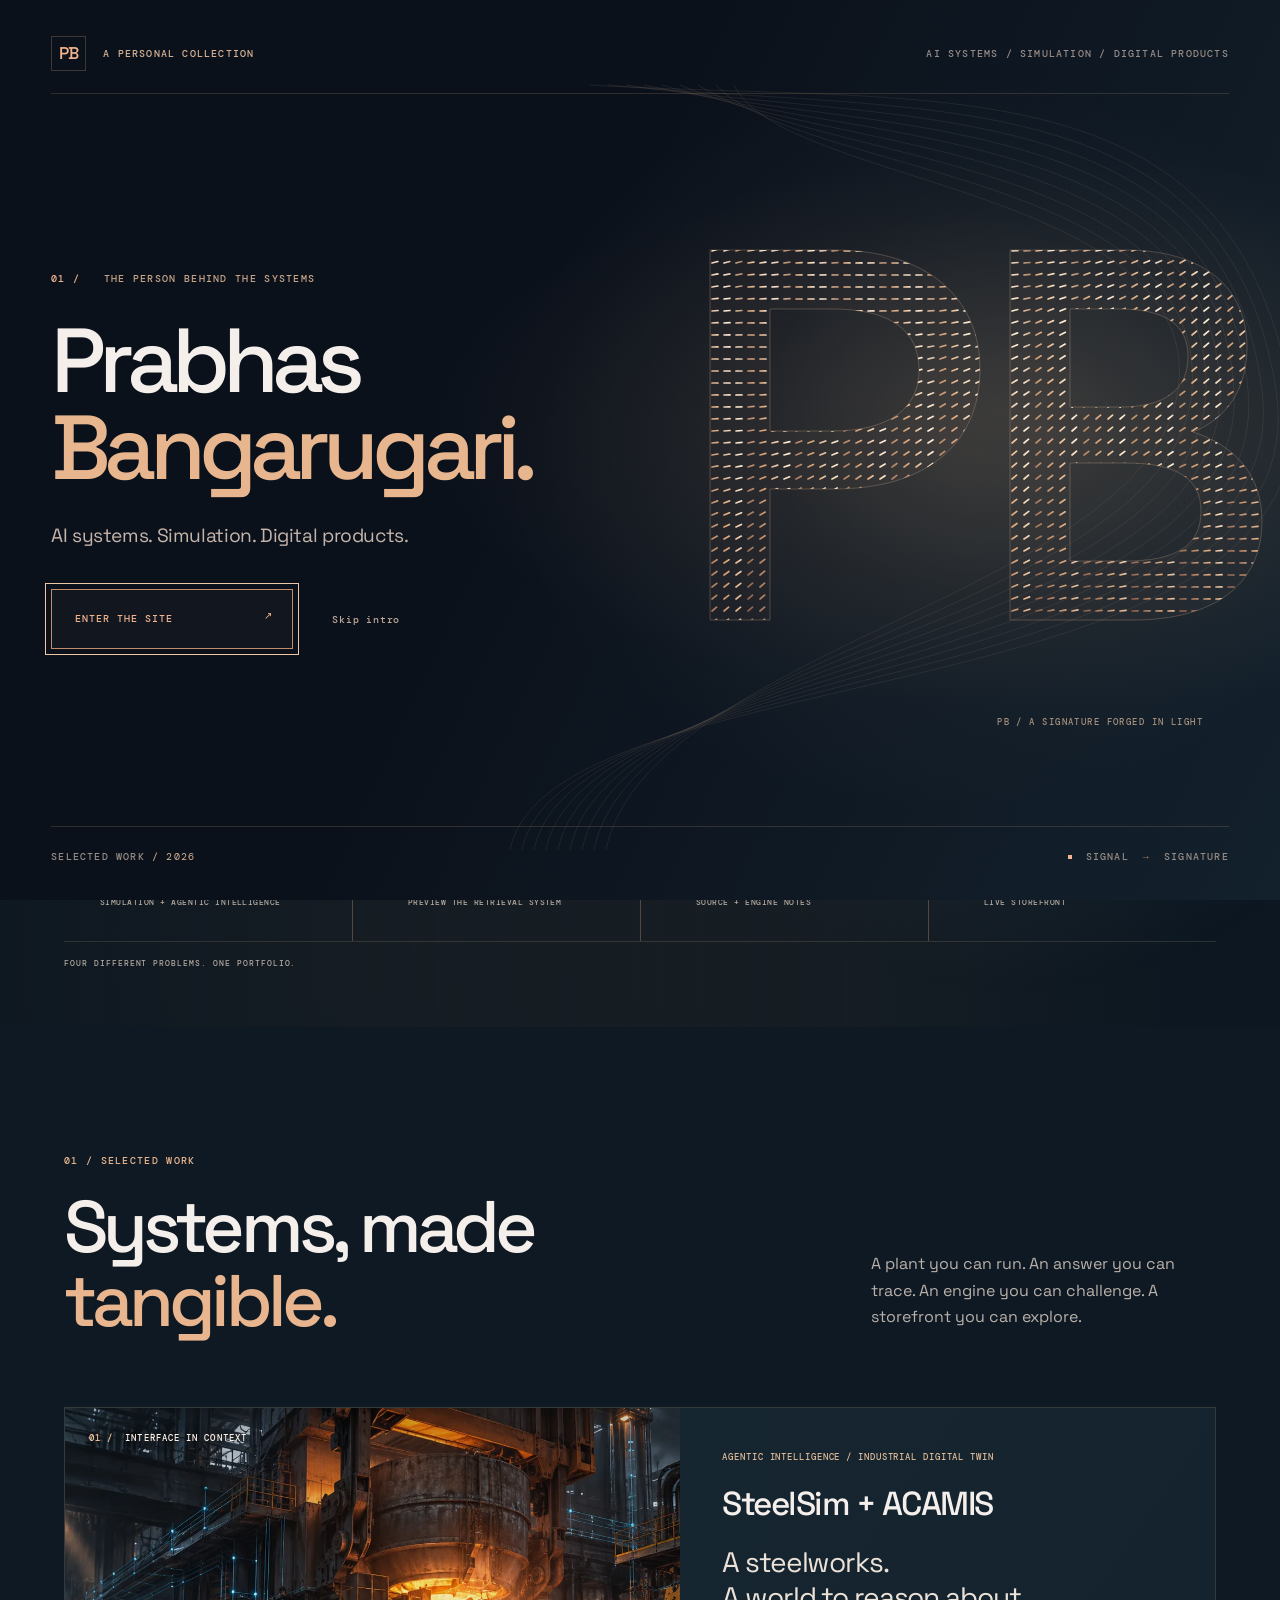
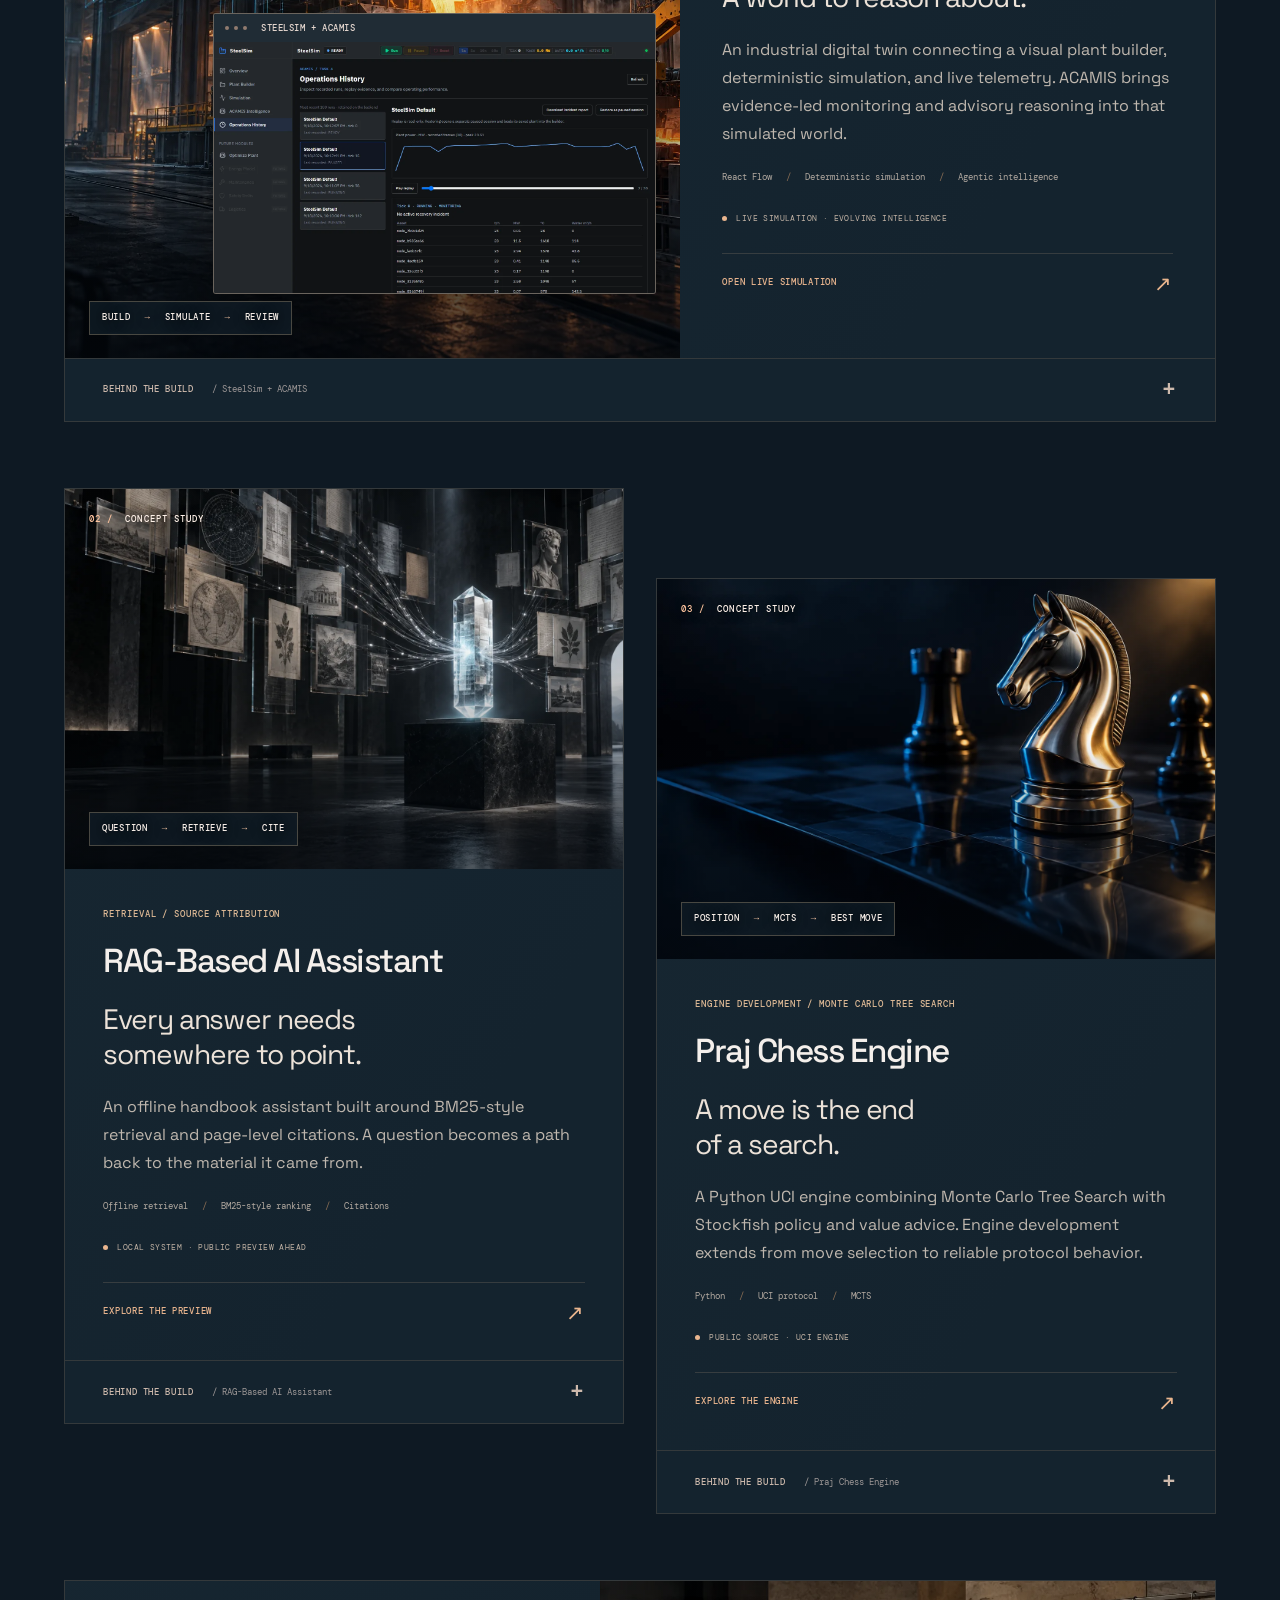
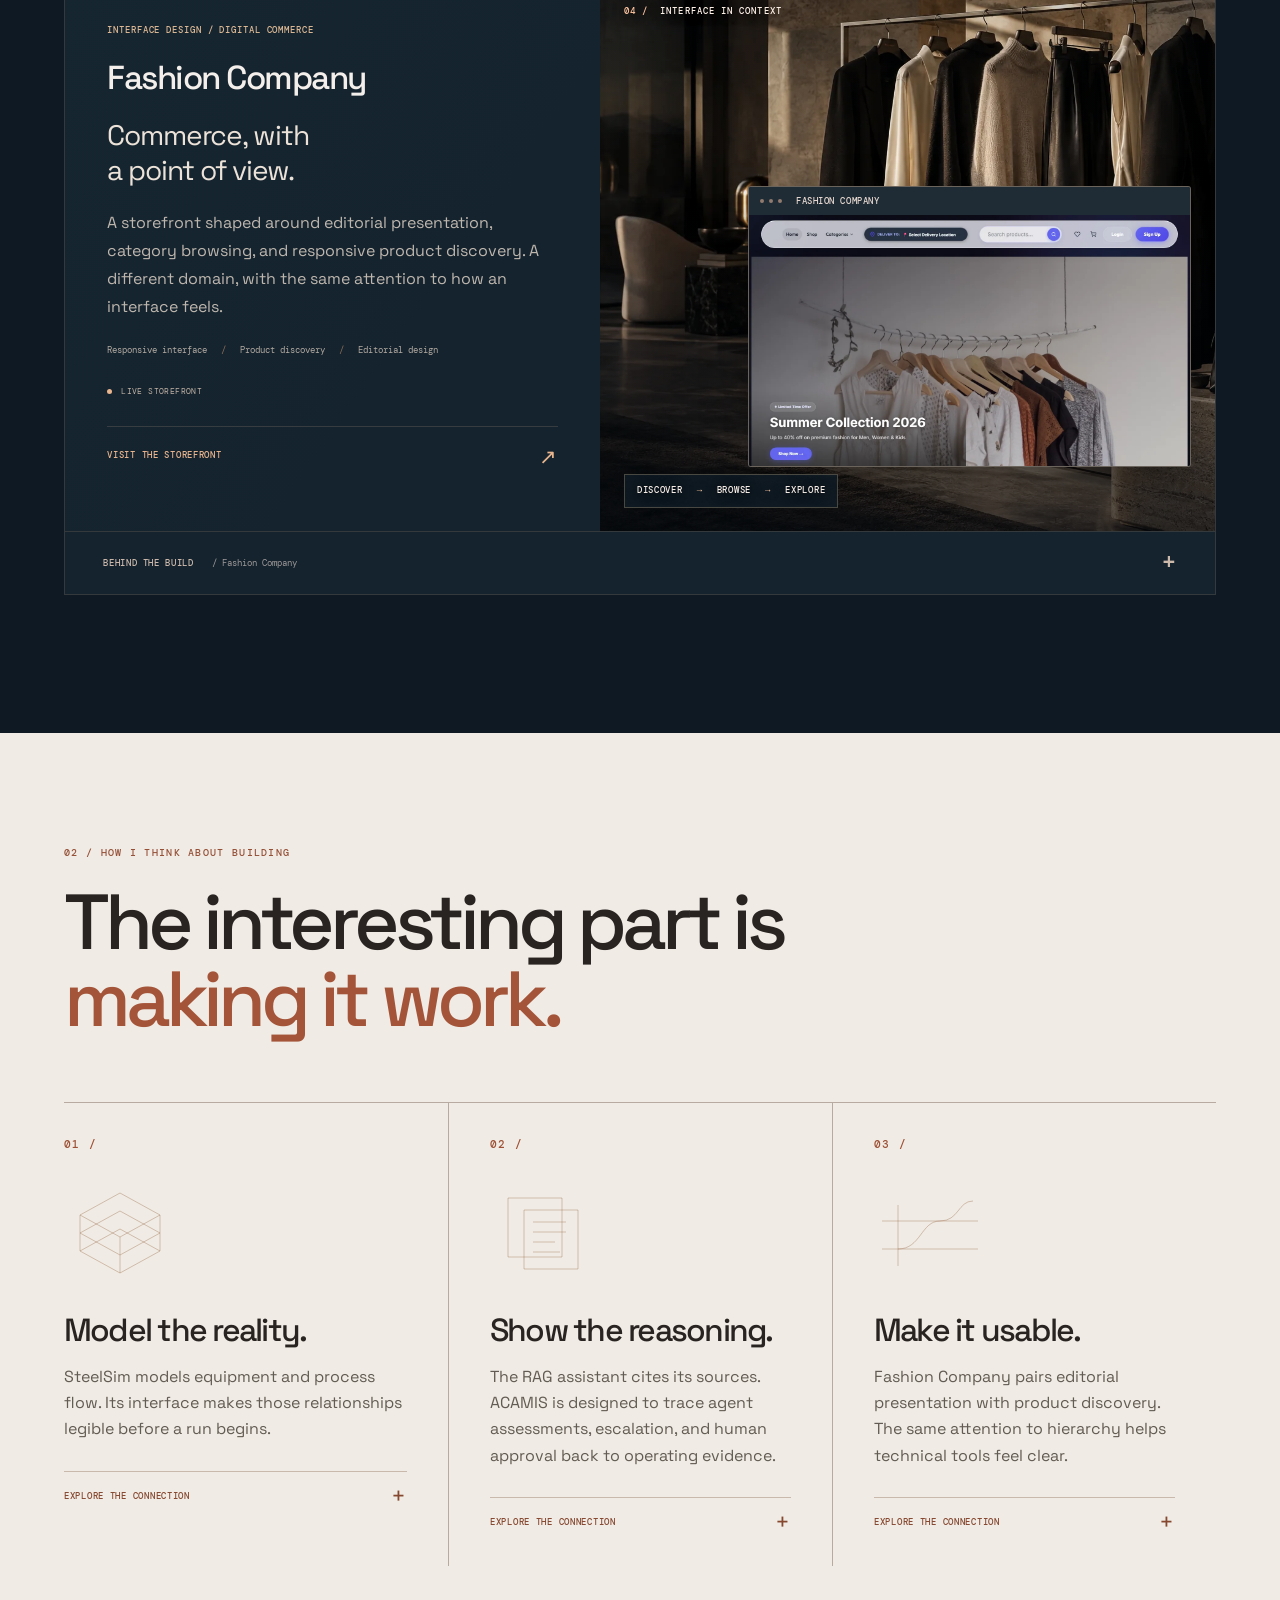
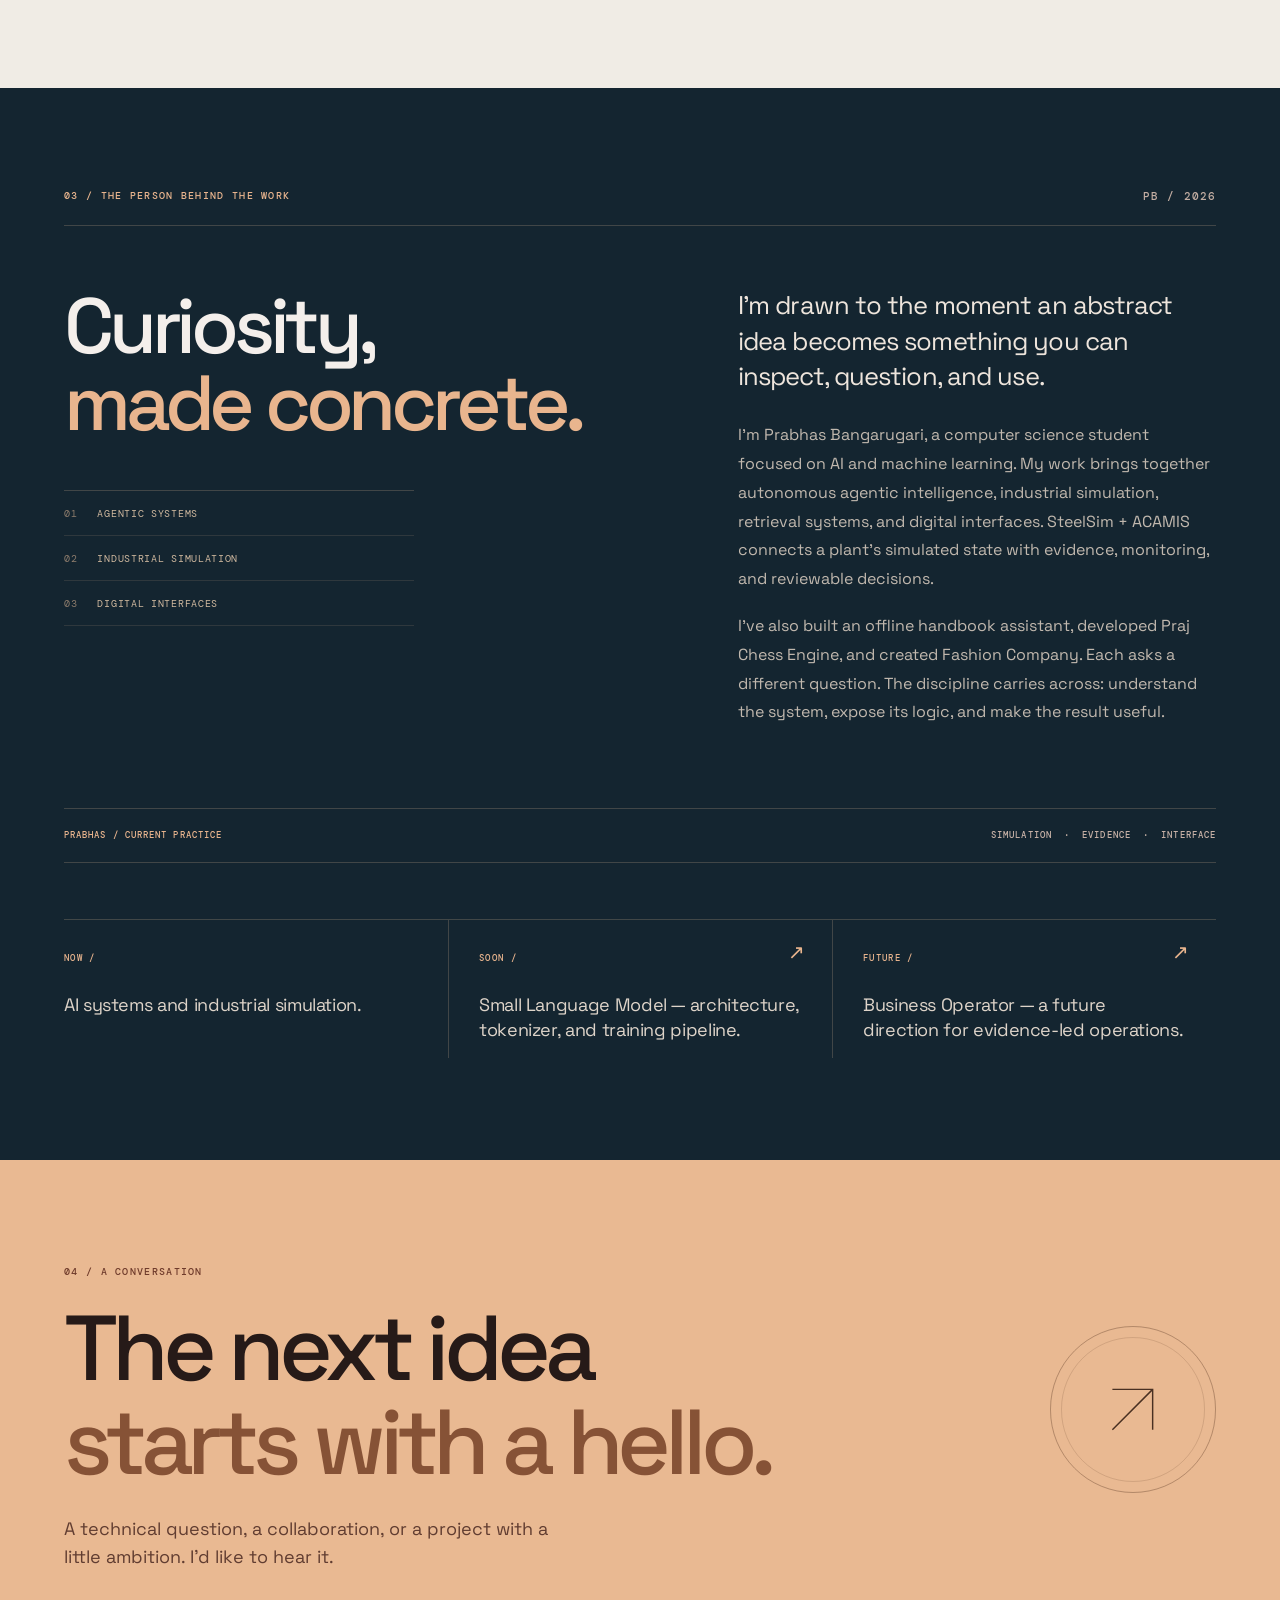
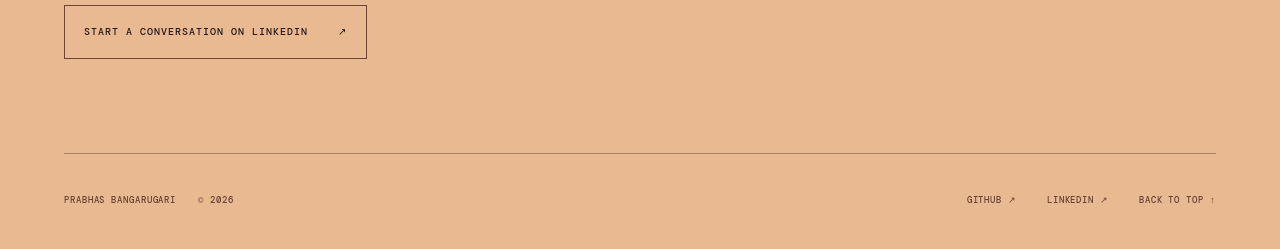
==== commit 4233c163: "Refine portfolio entrance, cursor, and interactive experience" ====
--- a/index.html
+++ b/index.html
@@ -17,10 +17,36 @@
     <title>Prabhas Bangarugari — AI Systems & Digital Products</title>
     <link rel="icon" href="assets/favicon.svg" type="image/svg+xml" />
     <link rel="stylesheet" href="assets/fonts.css" />
-    <link rel="stylesheet" href="styles.css?v=20261007-studio" />
-    <script defer src="script.js?v=20261007-studio"></script>
+    <link rel="stylesheet" href="styles.css?v=20261007-atelier" />
+    <link rel="stylesheet" href="interactions.css?v=20261007-atelier" />
+    <link rel="stylesheet" href="experience.css?v=20261007-atelier" />
+    <link rel="stylesheet" href="atelier.css?v=20261007-atelier" />
+    <script src="experience-init.js?v=20261007-atelier"></script>
+    <script defer src="experience.js?v=20261007-atelier"></script>
+    <script defer src="script.js?v=20261007-atelier"></script>
+    <script defer src="interactions.js?v=20261007-atelier"></script>
   </head>
   <body>
+    <dialog class="site-entrance" id="site-entrance" aria-labelledby="entry-name" aria-describedby="entry-identity">
+      <div class="entry-shell">
+        <div class="entry-art" aria-hidden="true">
+          <svg class="entry-field" viewBox="0 0 1440 900" preserveAspectRatio="xMidYMid slice"></svg>
+          <span class="entry-art__caption">PB / A SIGNATURE FORGED IN LIGHT</span>
+        </div>
+        <div class="entry-sweep" aria-hidden="true"></div>
+        <div class="entry-top"><span><b class="entry-seal" aria-hidden="true">PB</b> A PERSONAL COLLECTION</span><span class="entry-edition">AI SYSTEMS / SIMULATION / DIGITAL PRODUCTS</span></div>
+        <div class="entry-center">
+          <p class="entry-kicker"><span aria-hidden="true">01 /</span> THE PERSON BEHIND THE SYSTEMS</p>
+          <h2 class="entry-name" id="entry-name"><span>Prabhas</span><span>Bangarugari.</span></h2>
+          <p class="entry-identity" id="entry-identity">AI systems. Simulation. Digital products.</p>
+          <div class="entry-controls">
+            <button type="button" class="button entry-button" data-enter autofocus>Enter the site <span aria-hidden="true">↗</span></button>
+            <button type="button" class="entry-skip" data-skip>Skip intro</button>
+          </div>
+        </div>
+        <div class="entry-bottom"><span>SELECTED WORK <strong>/ 2026</strong></span><span class="entry-sequence" aria-hidden="true"><i></i> SIGNAL <span>→</span> SIGNATURE</span></div>
+      </div>
+    </dialog>
     <a class="skip-link" href="#main">Skip to content</a>
     <div class="scroll-progress" aria-hidden="true"><span></span></div>
 
@@ -55,12 +81,13 @@
     <main id="main">
       <section class="hero" aria-labelledby="hero-title">
         <canvas class="hero__field" aria-hidden="true"></canvas>
+        <div class="hero__veil" aria-hidden="true"></div>
         <div class="hero__content container">
           <div class="hero__topline"><span><span class="signal-dot" aria-hidden="true"></span> PRABHAS BANGARUGARI / PORTFOLIO</span><span>PERSONAL PORTFOLIO / 2026</span></div>
           <div class="hero__stage">
             <div class="hero__copy">
               <p class="eyebrow hero__eyebrow">AI SYSTEMS <span aria-hidden="true">/</span> SIMULATION <span aria-hidden="true">/</span> DIGITAL PRODUCTS</p>
-              <h1 id="hero-title"><span>Prabhas</span><span>Bangarugari<span class="hero__period">.</span></span></h1>
+              <h1 id="hero-title" tabindex="-1"><span>Prabhas</span><span>Bangarugari<span class="hero__period">.</span></span></h1>
               <div class="hero__statement">
                 <span class="hero__statement-index">01 / AN INTRODUCTION</span>
                 <div>
@@ -72,8 +99,8 @@
                 <a class="button button--light" href="#work">Explore selected work <span aria-hidden="true">↘</span></a>
               </div>
             </div>
-            <div class="hero__portrait" aria-hidden="true"></div>
-            <p class="hero__portrait-note" aria-hidden="true"><span>PORTRAIT / IN THE FIELD</span><span>MOVE TO EXPLORE ↗</span></p>
+            <div class="hero__portrait" aria-hidden="true"><span class="hero__touch-hint">TOUCH &amp; DRAG TO EXPLORE</span></div>
+            <p class="hero__portrait-note" aria-hidden="true"><span>PORTRAIT / IN THE FIELD</span><span>REVEAL THE COLOUR ↗</span></p>
             <div class="hero__index" aria-label="Selected work index">
               <div class="hero__index-top"><span>SELECTED WORK / AN INDEX</span><span>01 — 04</span></div>
               <a href="https://steelsimmvp.onrender.com/" target="_blank" rel="noopener noreferrer" aria-label="Open the SteelSim live simulation"><span class="hero__index-number">01 /</span><span><strong>SteelSim + ACAMIS</strong><small>SIMULATION + AGENTIC INTELLIGENCE</small></span><span class="hero__index-arrow" aria-hidden="true">↗</span></a>
@@ -91,7 +118,7 @@
         <div class="section-glow section-glow--right" aria-hidden="true"></div>
         <div class="container">
           <div class="section-heading reveal">
-            <div><p class="eyebrow">SELECTED WORK / 2025—26</p><h2 id="work-title">Systems, made<br /><em>tangible.</em></h2></div>
+            <div><p class="eyebrow">01 / SELECTED WORK</p><h2 id="work-title">Systems, made<br /><em>tangible.</em></h2></div>
             <p>A plant you can run. An answer you can trace. An engine you can challenge. A storefront you can explore.</p>
           </div>
 
@@ -200,6 +227,7 @@
                 <div class="project-notes__content">
                   <div class="project-notes__grid"><div><h4>THE EXPERIENCE</h4><p>I built Fashion Company as a visual commerce experience, connecting an editorial first impression with browsable products.</p></div><div><h4>THE DESIGN PROBLEM</h4><p>Imagery, hierarchy, and category navigation need to work together across screen sizes. Product discovery should stay clear on a phone.</p></div><div><h4>EXPLORE IT</h4><p>The public interface is available to browse. Payment processing, order fulfilment, and production commerce infrastructure are not asserted by this portfolio.</p></div></div>
                   <div class="project-notes__links"><a href="assets/fashion-ui.webp" data-interface="Fashion Company — storefront interface" class="text-link">INSPECT THE REAL INTERFACE <span aria-hidden="true">↗</span></a></div>
+                  <p class="project-notes__credit">Built by Purna Sai &amp; Prabhas Bangarugari.</p>
                 </div>
               </details>
             </article>
@@ -210,24 +238,30 @@
       <section class="approach section" tabindex="-1" id="approach" aria-labelledby="approach-title">
         <div class="container">
           <div class="approach__intro reveal">
-            <p class="eyebrow">HOW I THINK ABOUT BUILDING</p>
+            <p class="eyebrow">02 / HOW I THINK ABOUT BUILDING</p>
             <h2 id="approach-title">The interesting part is<br /><em>making it work.</em></h2>
           </div>
           <div class="approach__principles">
             <article class="approach__principle reveal">
               <span class="approach__number">01 /</span>
+              <span class="principle-art" aria-hidden="true"><svg viewBox="0 0 112 88"><path class="principle-art__base" d="M16 62L56 84L96 62L56 40Z M16 44L56 66L96 44L56 22Z M16 26L56 48L96 26L56 4Z M16 26V62M96 26V62M56 48V84"/><path class="principle-art__accent" d="M16 26L56 4L96 26L56 48Z M56 48V84"/></svg></span>
               <h3>Model the reality.</h3>
               <p>SteelSim models equipment and process flow. Its interface makes those relationships legible before a run begins.</p>
+              <details class="principle-note"><summary>EXPLORE THE CONNECTION <span aria-hidden="true">+</span></summary><div class="principle-note__body"><p>A plant’s topology, material flow, and operating state belong in the same view. SteelSim connects the model to a run you can inspect.</p><a href="#project-steelsim">SEE STEELSIM + ACAMIS <span aria-hidden="true">↗</span></a></div></details>
             </article>
             <article class="approach__principle reveal">
               <span class="approach__number">02 /</span>
+              <span class="principle-art" aria-hidden="true"><svg viewBox="0 0 112 88"><path class="principle-art__base" d="M18 9H72V68H18Z M34 21H88V80H34Z M43 33H76M43 43H76M43 53H65M43 63H70"/><path class="principle-art__accent" d="M18 9H72V68H18Z M43 33H76M43 43H76M43 53H65"/></svg></span>
               <h3>Show the reasoning.</h3>
               <p>The RAG assistant cites its sources. ACAMIS is designed to trace agent assessments, escalation, and human approval back to operating evidence.</p>
+              <details class="principle-note"><summary>EXPLORE THE CONNECTION <span aria-hidden="true">+</span></summary><div class="principle-note__body"><p>A retrieval result becomes useful when its evidence is visible. The assistant keeps source pages close to the answer so the reader can check them.</p><a href="preview-rag.html">EXPLORE CITED RETRIEVAL <span aria-hidden="true">↗</span></a></div></details>
             </article>
             <article class="approach__principle reveal">
               <span class="approach__number">03 /</span>
+              <span class="principle-art" aria-hidden="true"><svg viewBox="0 0 112 88"><path class="principle-art__base" d="M8 60H104M24 16V77M8 32H104 M24 60C47 60 47 32 66 32S84 12 99 12"/><path class="principle-art__accent" d="M24 60C47 60 47 32 66 32S84 12 99 12M88 12H99V23"/></svg></span>
               <h3>Make it usable.</h3>
               <p>Fashion Company pairs editorial presentation with product discovery. The same attention to hierarchy helps technical tools feel clear.</p>
+              <details class="principle-note"><summary>EXPLORE THE CONNECTION <span aria-hidden="true">+</span></summary><div class="principle-note__body"><p>Hierarchy, clear navigation, and considered feedback shape how someone discovers the product. The interface is part of the engineering.</p><a href="#project-fashion">SEE FASHION COMPANY <span aria-hidden="true">↗</span></a></div></details>
             </article>
           </div>
         </div>
@@ -236,11 +270,11 @@
       <section class="about section" tabindex="-1" id="about" aria-labelledby="about-title">
         <div class="container">
           <div class="about__masthead reveal">
-            <p class="eyebrow">ABOUT / THE PERSON BEHIND THE WORK</p>
+            <p class="eyebrow">03 / THE PERSON BEHIND THE WORK</p>
             <span>PB / 2026</span>
           </div>
           <div class="about__story reveal">
-            <h2 id="about-title">Curiosity,<br /><em>made concrete.</em></h2>
+            <div class="about__heading"><h2 id="about-title">Curiosity,<br /><em>made concrete.</em></h2><div class="about__practice" aria-label="Areas of practice"><span><i>01</i> AGENTIC SYSTEMS</span><span><i>02</i> INDUSTRIAL SIMULATION</span><span><i>03</i> DIGITAL INTERFACES</span></div></div>
             <div class="about__body">
               <p class="about__lead">I’m drawn to the moment an abstract idea becomes something you can inspect, question, and use.</p>
               <p>I’m Prabhas Bangarugari, a computer science student focused on AI and machine learning. My work brings together autonomous agentic intelligence, industrial simulation, retrieval systems, and digital interfaces. SteelSim + ACAMIS connects a plant’s simulated state with evidence, monitoring, and reviewable decisions.</p>
@@ -258,7 +292,8 @@
 
       <section class="contact section" tabindex="-1" id="contact" aria-labelledby="contact-title">
         <div class="container contact__inner reveal">
-          <p class="eyebrow">NEXT / A CONVERSATION</p>
+          <p class="eyebrow">04 / A CONVERSATION</p>
+          <a class="contact__invitation" href="https://www.linkedin.com/in/prabhas-bangarugari-35494232a" target="_blank" rel="noopener noreferrer" aria-label="Connect with Prabhas on LinkedIn"><svg viewBox="0 0 48 48" aria-hidden="true"><path d="M10 38L38 10M10 10H38V38"/></svg></a>
           <h2 id="contact-title">The next idea<br /><em>starts with a hello.</em></h2>
           <p class="contact__lead">A technical question, a collaboration, or a project with a little ambition. I’d like to hear it.</p>
           <a class="button button--glass contact__action" href="https://www.linkedin.com/in/prabhas-bangarugari-35494232a" target="_blank" rel="noopener noreferrer">Start a conversation on LinkedIn <span aria-hidden="true">↗</span></a>
--- a/interactions.css
+++ b/interactions.css
@@ -0,0 +1,55 @@
+.hero { touch-action: pan-y pinch-zoom; }
+.hero__portrait { position: relative; }
+.hero__touch-hint { display: none; }
+.motion-surface { position: relative; isolation: isolate; --touch-x: 50%; --touch-y: 50%; }
+.motion-surface::before { content: ""; position: absolute; z-index: 3; inset: 0; pointer-events: none; opacity: 0; background: radial-gradient(ellipse 290px 230px at var(--touch-x) var(--touch-y), rgba(242,181,143,.14), transparent 75%); transition: opacity .4s var(--ease); }
+.motion-surface.is-interacting::before, .motion-surface:focus-within::before { opacity: 1; }
+.project-card.is-interacting .project-card__art { transform: scale(1.035); }
+.project-card.is-interacting .product-window { transform: translateY(-4px); }
+.project-card.is-pressed .project-card__destination { color: #fff1e6; }
+.project-card__destination > span, .project-card__destination { transition: color .25s, transform .4s var(--ease); }
+.project-card.is-interacting .project-card__destination > span { transform: translate(3px,-3px); }
+.project-card__art { transition: transform .75s var(--ease); }
+.product-window { transition: transform .55s var(--ease); }
+.button.is-pressed { color: var(--button-hover-text); background-size: 100% 100%; transform: scale(.985); }
+.button.is-pressed > span { transform: translate(4px,-3px); }
+.nav-action.is-pressed { color: var(--bg); background-size: 100% 100%; }
+.nav-action.is-pressed span { color: var(--bg); transform: translate(3px,-3px); }
+.hero__index a.is-pressed { background-size: 100% 100%; color: var(--accent); }
+.hero__index a.is-pressed strong { transform: translateX(4px); }
+.roadmap__item.is-interacting { background: rgba(242,181,143,.06); }
+.roadmap__item.is-interacting .roadmap__arrow { transform: translate(4px,-4px); }
+.approach__principle::before { background: radial-gradient(ellipse 230px 220px at var(--touch-x) var(--touch-y), rgba(169,93,58,.1), transparent 80%); }
+.principle-note { position: relative; z-index: 4; margin-top: 27px; border-top: 1px solid #c9b9ad; }
+.principle-note summary { display: flex; align-items: center; justify-content: space-between; min-height: 48px; gap: 16px; cursor: pointer; list-style: none; color: #864830; font: 500 10px/1.4 var(--mono); letter-spacing: .08em; }
+.principle-note summary::-webkit-details-marker { display: none; }
+.principle-note summary > span { font: 24px/1 var(--display); transition: transform .35s var(--ease); }
+.principle-note[open] summary > span { transform: rotate(45deg); }
+.principle-note__body { padding: 3px 0 18px; }
+.principle-note__body p { font-size: 15px; }
+.principle-note__body a { display: inline-flex; gap: 20px; align-items: center; min-height: 44px; margin-top: 12px; border-bottom: 1px solid #a16c50; color: #864830; font: 500 10px/1.5 var(--mono); letter-spacing: .06em; }
+.project-notes summary.is-pressed { background: rgba(242,181,143,.08); color: var(--accent); }
+.preview-button.is-pressed { background-size: 100% 100%; color: var(--bg); }
+.preview-textlink.is-pressed, .preview-project-nav a.is-pressed, .text-link.is-pressed { color: var(--accent); }
+.preview-header__back.is-pressed { border-color: var(--accent); background: rgba(242,181,143,.07); color: var(--accent); }
+.preview-console__visual { touch-action: pan-y pinch-zoom; }
+.preview-console__visual.is-interacting .preview-console__core { box-shadow: 0 0 65px rgba(242,181,143,.22), inset 0 0 35px rgba(242,181,143,.08); }
+.preview-console__core { transition: box-shadow .4s var(--ease); }
+.preview-console__explore { position: absolute; z-index: 5; bottom: 12px; left: 50%; transform: translateX(-50%); display: inline-flex; align-items: center; justify-content: center; gap: 18px; min-height: 44px; padding: 10px 14px; border: 1px solid var(--line); background: #101f2c; color: var(--accent); cursor: pointer; white-space: nowrap; font: 500 9px/1.4 var(--mono); letter-spacing: .07em; transition: border-color .25s, background .25s; }
+.preview-console__explore:hover, .preview-console__explore:focus-visible, .preview-console__explore.is-pressed { border-color: var(--accent); background: #22323f; }
+.preview-console__phase { min-height: 52px; }
+.preview-console__phase.is-pressed { color: var(--accent); padding-left: 6px; background: rgba(242,181,143,.07); }
+.motion-in { animation: section-arrive .8s var(--ease) both; }
+@keyframes section-arrive { from { opacity: .25; transform: translateY(18px); } to { opacity: 1; transform: translateY(0); } }
+@media (pointer:coarse) {
+  .hero__touch-hint { position: absolute; bottom: 0; left: 50%; display: block; transform: translateX(-50%); padding: 10px 12px; border-bottom: 1px solid #816a5d; color: #f2c2a2; background: rgba(12,23,34,.7); white-space: nowrap; font: 500 9px/1.5 var(--mono); letter-spacing: .09em; }
+  .button:active { color: var(--button-hover-text); background-size: 100% 100%; }
+  .preview-button:active { color: var(--bg); background-size: 100% 100%; }
+  .button.is-pressed,.preview-button.is-pressed { transition-duration: .12s; }
+  .project-card.is-interacting .project-card__art,.project-card.is-interacting .product-window { transition-duration: .22s; }
+}
+@media (prefers-reduced-motion:reduce) {
+  .motion-in { animation: none; }
+  .project-card.is-interacting .project-card__art, .project-card.is-interacting .product-window { transform: none; }
+  .motion-surface::before { transition: none; }
+}
--- a/experience.css
+++ b/experience.css
@@ -0,0 +1,132 @@
+/* A signature forged in light: finite opening, continuous contour illumination. */
+.site-entrance { position: fixed; inset: 0; width: 100%; max-width: none; height: 100%; max-height: none; margin: 0; padding: 0; border: 0; overflow: auto; background: #0b111b; color: #f4efeb; overscroll-behavior: contain; touch-action: pan-y pinch-zoom; }
+.site-entrance::backdrop { background: #0b111b; }
+.site-entrance[open] { display: block; }
+.entry-shell { position: relative; isolation: isolate; display: flex; flex-direction: column; min-height: 100svh; padding: clamp(24px, 4vh, 48px) clamp(24px, 4vw, 64px); overflow: hidden; }
+.entry-shell::before { content: ''; position: absolute; z-index: -2; inset: 0; background: radial-gradient(ellipse at 82% 48%, #c7976420, transparent 42%), linear-gradient(115deg, #0b111b 42%, #13212d 100%); }
+.entry-top, .entry-bottom { display: flex; align-items: center; justify-content: space-between; gap: 24px; font: 500 10px/1.5 var(--mono); letter-spacing: .12em; }
+.entry-top { padding-bottom: 22px; border-bottom: 1px solid #c29b7633; color: #d5b295; }
+.entry-top > span:first-child { display: flex; align-items: center; gap: 17px; }
+.entry-seal { display: inline-flex; align-items: center; justify-content: center; width: 35px; height: 35px; border: 1px solid #a9846455; font: 500 17px/1 var(--display); letter-spacing: -.06em; color: #f2b58f; }
+.entry-edition { color: #968b85; }
+.entry-center { position: relative; flex: 1; display: flex; flex-direction: column; align-items: flex-start; justify-content: center; text-align: left; padding: clamp(36px,7vh,84px) 0; }
+.entry-kicker { margin: 0 0 32px; color: #c6a488; font: 500 10px/1.5 var(--mono); letter-spacing: .13em; }
+.entry-kicker > span { margin-right: 16px; color: #f2b58f; }
+.entry-name { margin: 0; font: 500 clamp(58px,7.1vw,112px)/.96 var(--display); letter-spacing: -.075em; }
+.entry-name span { display: block; }
+.entry-name span:first-child { color: #f4efeb; }
+.entry-name span:last-child { color: #e7b68f; }
+.entry-name span { animation: signature-type 1.15s cubic-bezier(.22,1,.36,1) both; }
+.entry-name span:last-child { animation-delay: .1s; }
+@keyframes signature-type { from { opacity: .7; transform: translateY(12px); } to { opacity: 1; transform: none; } }
+.entry-identity { margin: 30px 0 0; color: #c4b5ac; font-size: clamp(15px, 1.5vw, 20px); letter-spacing: -.02em; }
+.entry-controls { margin-top: 38px; display: flex; align-items: center; gap: 23px; }
+.entry-button { min-width: 242px; min-height: 60px; padding: 18px 23px; background-color: #f2b58f08; color: #f2b58f; border-color: #c28c69; border-radius: 2px; }
+.entry-button:hover, .entry-button:focus-visible { transform: none; box-shadow: 0 0 0 1px #e5bb9655; }
+.entry-button:focus-visible:not(:hover) { background-size: 0 100%; color: #f2b58f; outline: 1px solid #efc5a5; outline-offset: 5px; }
+.entry-button:active, .entry-button.is-pressed { transform: none; background-size: 100% 100%; color: #0b111b; }
+.entry-skip { min-height: 44px; padding: 10px 16px; border: 0; background: transparent; color: #bca798; font: 500 10px/1.5 var(--mono); letter-spacing: .08em; text-underline-offset: 5px; cursor: pointer; }
+.entry-skip:hover, .entry-skip:focus-visible { color: #f4efeb; text-decoration: underline; }
+.entry-bottom { padding-top: 22px; border-top: 1px solid #c29b7633; color: #968b85; }
+.entry-bottom strong { color: #d5b295; font-weight: 400; }
+.entry-art { position: absolute; z-index: -1; inset: 0; pointer-events: none; }
+.entry-field { width: 100%; height: 100%; pointer-events: none; overflow: visible; }
+.entry-art__caption { position: absolute; right: 6%; bottom: 19%; font: 500 9px/1.5 var(--mono); letter-spacing: .16em; color: #a38e7b; animation: signature-caption 1s ease 2s both; }
+.entry-current { fill: none; stroke: #c9a78b; stroke-width: .65; vector-effect: non-scaling-stroke; opacity: .17; stroke-dasharray: 1; stroke-dashoffset: 0; animation: signature-current 2.2s cubic-bezier(.4,0,.2,1) var(--delay) both; }
+.entry-mark { opacity: .86; transition: opacity .5s; }
+.entry-band { fill: none; stroke: url(#entry-metal); stroke-width: 1.7; stroke-linecap: round; vector-effect: non-scaling-stroke; transform-origin: 1060px 450px; animation: signature-gather 2.35s cubic-bezier(.22,1,.36,1) var(--delay) both; }
+.entry-outline { fill: none; stroke: #efc6a4; stroke-width: .7; vector-effect: non-scaling-stroke; opacity: .35; stroke-dasharray: 1; animation: signature-outline 2.6s cubic-bezier(.4,0,.2,1) .3s both; }
+.entry-metal-base { fill: #d9b28b; opacity: .035; }
+.entry-contours, .entry-glints { opacity: 0; transition: opacity .7s; }
+[data-phase="settled"] .entry-contours, [data-phase="settled"] .entry-glints { opacity: 1; }
+.entry-contour { fill: none; stroke: #ffe7c8; stroke-width: 1.2; stroke-linecap: round; vector-effect: non-scaling-stroke; stroke-dasharray: .065 .935; animation: signature-trace 9s linear var(--phase) infinite; opacity: .65; }
+.entry-glint { opacity: 1; animation: signature-light 8s linear infinite; }
+.entry-glint--second { animation-delay: -4s; opacity: .5; }
+[data-phase="settled"] .entry-current { stroke-dasharray: .12 .22 .045 .615; animation: signature-current-flow 14s linear calc(var(--delay) * -8) infinite; }
+.is-engaged .entry-contour, .is-focused .entry-contour { stroke: #fff4e4; stroke-width: 1.8; }
+.is-engaged .entry-mark, .is-focused .entry-mark { opacity: 1; }
+.is-engaged .entry-art__caption { color: #edbd95; }
+.entry-sequence { display: inline-flex; align-items: center; gap: 14px; }
+.entry-sequence i { width: 4px; height: 4px; background: #f2b58f; }
+.entry-sequence > span { color: #b78762; }
+@keyframes signature-gather { 0% { opacity: .12; transform: translate(var(--from-x),var(--from-y)) rotate(var(--from-r)); } 55% { opacity: .8; } 100% { opacity: 1; transform: none; } }
+@keyframes signature-current { from { opacity: 0; stroke-dashoffset: 1; } to { opacity: .17; stroke-dashoffset: 0; } }
+@keyframes signature-outline { from { opacity: 0; stroke-dashoffset: 1; } to { opacity: .35; stroke-dashoffset: 0; } }
+@keyframes signature-caption { from { opacity: 0; } to { opacity: 1; } }
+@keyframes signature-light { from { transform: translateX(0) skewX(-12deg); } to { transform: translateX(800px) skewX(-12deg); } }
+@keyframes signature-trace { to { stroke-dashoffset: -1; } }
+@keyframes signature-current-flow { from { stroke-dashoffset: 1; opacity: .16; } to { stroke-dashoffset: 0; opacity: .16; } }
+@keyframes signature-atmosphere { from { transform: translate3d(-6%,-3%,0) scale(.95); opacity: .55; } to { transform: translate3d(4%,5%,0) scale(1.1); opacity: 1; } }
+.entry-shell::after { content: ''; position: absolute; z-index: -2; top: 2%; right: -14%; width: 80%; height: 94%; border-radius: 50%; background: radial-gradient(ellipse, #d7b69117, transparent 62%); animation: signature-atmosphere 12s ease-in-out infinite alternate; pointer-events: none; }
+.entry-art::after { content: ''; position: absolute; inset: 0; background: radial-gradient(ellipse 340px 280px at var(--light-x,78%) var(--light-y,45%), #ffe2c313, transparent 75%); opacity: .7; transition: opacity .6s; }
+.is-engaged .entry-art::after { opacity: 1; }
+.entry-sweep { position: absolute; z-index: -1; inset: 0; pointer-events: none; background: linear-gradient(110deg, transparent 35%, #f2b58f18 49%, #ffe0bd32 50%, transparent 65%); transform: translateX(-150%); }
+.site-entrance.is-leaving { animation: entry-dissolve .95s cubic-bezier(.4,0,.2,1) forwards; pointer-events: none; }
+.site-entrance.is-leaving .entry-center { animation: entry-copy-out .55s cubic-bezier(.4,0,.2,1) forwards; }
+.site-entrance.is-leaving .entry-sweep { animation: entry-light .85s cubic-bezier(.3,0,.3,1) forwards; }
+.site-entrance.is-leaving .entry-band { animation: signature-release .75s cubic-bezier(.4,0,.2,1) calc(var(--delay) * .2) both; }
+.site-entrance.is-leaving .entry-current { animation: signature-current-out .8s ease both; }
+.site-entrance.is-leaving .entry-art__caption { opacity: 0; animation: none; }
+.site-entrance.is-leaving .entry-contours { opacity: 0; }
+@keyframes signature-release { from { opacity: 1; transform: none; } to { opacity: 0; transform: translate(110px,-28px) rotate(-7deg); } }
+@keyframes signature-current-out { from { stroke-dashoffset: 0; opacity: .17; } to { stroke-dashoffset: -1; opacity: 0; } }
+@keyframes entry-light { to { transform: translateX(150%); } }
+@keyframes entry-copy-out { to { opacity: 0; transform: translateY(-8px); } }
+@keyframes entry-dissolve { 0%,25% { opacity: 1; } to { opacity: 0; } }
+html[data-entry="waiting"], html[data-entry="leaving"] { overflow: hidden; }
+html:has(.site-entrance[open]) { overflow: hidden; }
+html[data-entry="booting"] .hero__content *, html[data-entry="waiting"] .hero__content *, html[data-entry="leaving"] .hero__content * { animation-play-state: paused !important; }
+html[data-entry="booting"] .hero__field, html[data-entry="waiting"] .hero__field, html[data-entry="leaving"] .hero__field { opacity: 0; animation: none; }
+.entry-paused *, .entry-paused *::before, .entry-paused *::after { animation-play-state: paused !important; }
+/* The dot is exact; only the fine outline follows with a short settling response. */
+.portfolio-cursor { position: fixed; inset: 0; z-index: 2147483647; pointer-events: none; visibility: hidden; color: #ffe6ce; }
+.portfolio-cursor.is-visible { visibility: visible; }
+.portfolio-cursor__point, .portfolio-cursor__trail { position: absolute; top: 0; left: 0; will-change: transform; }
+.portfolio-cursor__point { z-index: 2; }
+.cursor-point { position: absolute; display: block; width: 5px; height: 5px; left: -2.5px; top: -2.5px; border-radius: 50%; background: #fff2df; box-shadow: 0 0 0 1px #172331; }
+.portfolio-cursor__shape { position: relative; display: block; width: 24px; height: 24px; border: 1px solid #e4c4a3; border-radius: 50%; opacity: .72; transform: translate(-50%,-50%); box-shadow: 0 0 0 1px #10202e8c; transition: width .2s, height .2s, opacity .2s, background .2s; }
+.portfolio-cursor[data-interactive] .portfolio-cursor__shape { width: 36px; height: 36px; opacity: 1; background: #eac9a10c; }
+.portfolio-cursor.is-down .portfolio-cursor__shape { width: 19px; height: 19px; opacity: 1; }
+.portfolio-cursor__label { position: absolute; top: 25px; left: 28px; max-width: 90px; padding: 5px 8px; border: 1px solid #c08e67; border-radius: 2px; background: #10202ef2; color: #f8d6b9; white-space: nowrap; font: 500 9px/1.2 var(--mono); letter-spacing: .09em; text-transform: uppercase; }
+.portfolio-cursor__label:empty { display: none; }
+.portfolio-cursor[data-side="left"] .portfolio-cursor__label { left: auto; right: 22px; }
+.portfolio-cursor[data-vertical="above"] .portfolio-cursor__label { top: auto; bottom: 20px; }
+html.cursor-active, html.cursor-active * { cursor: none !important; }
+@media (max-width:760px) {
+  .entry-shell { padding: 24px; }
+  .entry-center { padding: 220px 0 32px; }
+  .entry-name { font-size: clamp(40px,10.1vw,72px); }
+  .entry-identity { max-width: 280px; margin-top: 22px; font-size: 14px; line-height: 1.6; }
+  .entry-kicker { font-size: 8px; margin-bottom: 20px; letter-spacing: .1em; }
+  .entry-kicker > span { margin-right: 8px; }
+  .entry-art { inset: 90px 0 auto; height: 210px; overflow: hidden; }
+  .entry-field { position: absolute; width: 700px; max-width: none; height: 438px; left: calc(50% - 512px); top: -101px; }
+  .entry-art__caption { display: none; }
+  .entry-controls { flex-direction: row; gap: 12px; margin-top: 28px; flex-wrap: wrap; }
+  .entry-button { min-width: 204px; min-height: 56px; padding: 16px 18px; }
+  .entry-skip { padding: 10px 8px; font-size: 9px; }
+  .entry-edition { display: none; }
+  .entry-bottom { font-size: 9px; gap: 14px; }
+  .entry-bottom span:last-child { max-width: 90px; text-align: right; }
+  .entry-sequence { gap: 8px; }
+  .entry-bottom .entry-sequence { max-width: none !important; font-size: 8px; }
+}
+@media (prefers-reduced-motion:reduce) {
+  .entry-shell::after, .entry-name span, .entry-band, .entry-current, .entry-outline, .entry-contour, .entry-art__caption { animation: none !important; }
+  .entry-contours { opacity: 0; }
+  .entry-glints { display: none; }
+  .entry-glint { animation: none !important; }
+  .site-entrance.is-leaving { animation: entry-dissolve .12s linear forwards; }
+  .site-entrance.is-leaving .entry-center, .site-entrance.is-leaving .entry-sweep, .site-entrance.is-leaving .entry-band, .site-entrance.is-leaving .entry-current { animation: none; }
+  .portfolio-cursor__shape { transition: none; }
+}
+@media (max-width:760px) and (max-height:700px) {
+  .entry-center { padding-top: 155px; padding-bottom: 24px; }
+  .entry-art { height: 145px; }
+  .entry-field { width: 560px; height: 350px; left: calc(50% - 410px); top: -96px; }
+  .entry-kicker { margin-bottom: 16px; }
+  .entry-identity { margin-top: 16px; }
+  .entry-controls { margin-top: 24px; gap: 10px; }
+  .entry-button { min-width: 190px; font-size: 10px; }
+  .entry-bottom { padding-top: 16px; }
+}
--- a/atelier.css
+++ b/atelier.css
@@ -0,0 +1,219 @@
+/* Portfolio art direction: editorial scale, warm metal, and quiet technical detail. */
+:root { --accent: #e9b58e; --line: #c7aa8d30; --muted: #b9b1aa; --paper: #f0ece5; --ink: #292321; }
+body { min-width: 0; }
+.sr-only { position: absolute; width: 1px; height: 1px; padding: 0; margin: -1px; overflow: hidden; clip-path: inset(50%); white-space: nowrap; border: 0; }
+.container, .preview-shell { width: min(1480px,calc(100% - clamp(44px,10vw,176px))); }
+.eyebrow { font-size: 10px; letter-spacing: .13em; }
+.site-header { height: 80px; background: #0b111bf5; border-color: #c7aa8d26; }
+.brand__mark, .preview-brand__portrait { border-color: #cda47b77; border-radius: 50%; }
+.brand__name { font-weight: 500; letter-spacing: .1em; }
+.desktop-nav a { position: relative; font-size: 10px; letter-spacing: .09em; }
+.desktop-nav a::after { content: ''; position: absolute; left: 0; bottom: 9px; width: 100%; height: 1px; background: var(--accent); transform: scaleX(0); transform-origin: left; transition: transform .4s var(--ease); }
+.desktop-nav a:hover::after, .desktop-nav a.is-active::after, .desktop-nav a:focus-visible::after { transform: scaleX(1); }
+.button, .nav-action, .preview-button { border-radius: 0; font-size: 10px; letter-spacing: .1em; }
+.button:hover, .button:focus-visible { transform: none; box-shadow: none; }
+.hero { background: radial-gradient(ellipse at 78% 46%, #253b4d5e, transparent 52%), radial-gradient(ellipse at 30% 92%, #b77b4920, transparent 65%), #0c1721; }
+.hero::before { opacity: .45; }
+.hero::after { background: radial-gradient(ellipse, #ccaa7c12, #829eae0d 42%, transparent 70%); animation: hero-atmosphere 20s ease-in-out infinite alternate; animation-play-state: paused; }
+.hero.is-in-view::after { animation-play-state: running; }
+html[data-entry="booting"] .hero::after, html[data-entry="waiting"] .hero::after, html[data-entry="leaving"] .hero::after, html.document-paused .hero::after { animation-play-state: paused; }
+.hero__veil { position: absolute; inset: 0; pointer-events: none; background: linear-gradient(90deg,#0c1721b8 0%,#0c17217a 38%,transparent 66%); }
+#hero-title:focus { outline: none; }
+.hero__content { padding-top: 31px; padding-bottom: 58px; }
+.hero__topline { font-size: 9px; letter-spacing: .11em; color: #b5afa9; }
+.signal-dot { width: 4px; height: 4px; box-shadow: none; }
+.hero__stage { gap: 58px 48px; padding-top: 82px; grid-template-columns: minmax(0,1.18fr) minmax(280px,.82fr); }
+.hero h1 { font-weight: 500; font-size: clamp(62px,7.2vw,112px); letter-spacing: -.075em; line-height: .98; }
+.hero__eyebrow { font-size: 9px; margin-bottom: 26px; }
+.hero__statement { grid-template-columns: 100px minmax(0,1fr); gap: 28px; margin-top: 39px; border-color: #b99c784d; }
+.hero__statement-index { font-size: 8px; line-height: 1.6; letter-spacing: .07em; }
+.hero__statement p { font-size: clamp(26px,2.35vw,36px); line-height: 1.22; }
+.hero__statement div > span { color: #c4beb7; font-size: 15px; max-width: 430px; }
+.hero__actions { margin-left: 128px; }
+.hero__portrait-note { font-size: 8px; color: #b5afa9; }
+.hero__index { padding: 0; border: 0; border-top: 1px solid #a3856455; background: transparent; }
+.hero__index-top { padding: 17px 0; color: #bca78f; font-size: 9px; }
+.hero__index a { padding: 20px 19px; min-height: 105px; border-color: #b99c7833; }
+.hero__index a:first-of-type { padding-left: 0; }
+.hero__index a strong { font-size: clamp(18px,1.35vw,23px); }
+.hero__index a small { font-size: 8px; letter-spacing: .06em; color: #b3aaa1; }
+.hero__index-foot { font-size: 8px; border-color: #b99c7833; color: #b3aaa1; padding-top: 16px; }
+.work { background: #0e1923; padding-block: 126px 138px; }
+.section-heading { align-items: flex-end; margin-bottom: 68px; }
+.section-heading h2 { font-size: clamp(56px,5.7vw,91px); }
+.section-heading > p { max-width: 345px; font-size: 16px; color: #b9b1aa; }
+.project-grid { gap: 66px 32px; }
+.project { border-color: #bd9c7830; background: #14232e; }
+.project:has(.project-card:hover), .project:focus-within { border-color: #d4ab8170; }
+.project-card__visual { height: 380px; }
+.project--feature .project-card { grid-template-columns: minmax(0,1.15fr) minmax(0,1fr); }
+.project--feature .project-card__visual { min-height: 540px; }
+.project--reverse .project-card { grid-template-columns: minmax(0,1fr) minmax(0,1.15fr); }
+.project-card__body { min-height: 410px; padding: clamp(28px,3vw,46px); background: linear-gradient(125deg,#1a2b3655,transparent 65%); }
+.project-card__meta { font-size: 9px; line-height: 1.6; letter-spacing: .1em; color: #dcb894; margin-bottom: 22px; }
+.project-card__title { font-size: clamp(30px,2.6vw,41px); letter-spacing: -.045em; }
+.project-card__headline { margin-top: 22px; color: #ece2d8; font-size: clamp(26px,2.2vw,34px); line-height: 1.25; }
+.project-card__description { max-width: 520px; color: #bfb7ae; line-height: 1.75; }
+.project-card__tags { gap: 8px 14px; }
+.project-card__tags > span { padding: 0; border: 0; color: #b3aaa1; font-size: 9px; }
+.project-card__tags > span + span::before { content: '/'; color: #886d54; margin-right: 14px; }
+.project-card__proof { margin-top: 28px; font-size: 8px; color: #c2b3a5; }
+.project-card__destination { margin-top: 28px; padding-top: 22px; border-top: 1px solid #c7aa8d30; font-size: 9px; }
+.project-card__topline, .project-card__signal { font-size: 9px; }
+.project-card__signal { padding: 9px 12px; background: #101c25da; border: 1px solid #bea48155; }
+.product-window { width: 72%; height: 51%; border-color: #c5b29a80; border-radius: 3px; box-shadow: 0 18px 45px #0006; }
+.product-window__bar { background: #202c35; }
+.project-notes { border-color: #bd9c7830; }
+.project-notes summary { min-height: 62px; font-size: 9px; padding-inline: clamp(28px,3vw,46px); }
+.project-notes__content { padding: 5px clamp(28px,3vw,46px) 34px; }
+.project-notes__grid { gap: 26px; }
+.project-notes p { font-size: 15px; line-height: 1.75; }
+.project-notes__credit { margin-top: 20px !important; color: #a89c91 !important; font: 400 10px/1.7 var(--mono) !important; }
+.approach { padding-block: 112px 122px; background: var(--paper); color: var(--ink); }
+.approach__intro h2 { font-size: clamp(56px,6.1vw,100px); letter-spacing: -.067em; margin-bottom: 64px; }
+.approach__principle { position: relative; padding-top: 28px; }
+.approach__principle h3 { margin-top: 36px; font-weight: 500; font-size: clamp(29px,2.5vw,40px); }
+.principle-art { display: block; width: 112px; height: 88px; margin-top: 34px; color: #9c6a4b; }
+.principle-art svg { width: 100%; height: 100%; overflow: visible; }
+.principle-art__base { fill: none; stroke: currentColor; stroke-width: 1; opacity: .38; }
+.principle-art__accent { fill: none; stroke: #895437; stroke-width: 1.4; stroke-dasharray: 240; stroke-dashoffset: 240; transition: stroke-dashoffset .9s var(--ease), transform .7s var(--ease); transform-origin: center; }
+.approach__principle.is-interacting .principle-art__accent, .approach__principle:focus-within .principle-art__accent { stroke-dashoffset: 0; transform: translateY(-3px); }
+.approach__principle.is-pressed .principle-art__accent { transition-duration: .25s; }
+.principle-note { margin-top: 28px; }
+.principle-note summary { font-size: 9px; }
+.approach__principle p { color: #625b53; }
+.about { background: #142530; padding-block: 100px 102px; }
+.about__masthead { border-color: #c7aa8d40; }
+.about__story { grid-template-columns: minmax(0,1.1fr) minmax(320px,.9fr); gap: clamp(44px,7vw,110px); padding-block: 62px 78px; }
+.about h2 { font-size: clamp(58px,6.1vw,98px); }
+.about__body { align-self: start; }
+.about__body p { color: #c1b8ae; line-height: 1.8; }
+.about__body .about__lead { font-size: clamp(22px,2vw,29px); color: #eee5dc; line-height: 1.4; }
+.about__practice { margin-top: 48px; max-width: 350px; border-top: 1px solid #c7aa8d40; }
+.about__practice span { display: flex; align-items: center; gap: 20px; min-height: 45px; border-bottom: 1px solid #c7aa8d26; color: #d0b99f; font: 400 10px/1.5 var(--mono); letter-spacing: .07em; }
+.about__practice i { color: #8d7c6c; font-style: normal; }
+.about__signature { border-color: #c7aa8d40; font-size: 9px; }
+.roadmap { margin-top: 56px; border-color: #c7aa8d40; }
+.roadmap__item + .roadmap__item { border-color: #c7aa8d40; }
+.roadmap__item p { font-size: 18px; color: #ded4c9; }
+.roadmap__item span { font-size: 9px; }
+.contact { overflow: hidden; background: #e9b992; min-height: 620px; padding-top: 104px; }
+.contact__inner { position: relative; }
+.contact h2 { font-size: clamp(65px,7.2vw,114px); max-width: 1000px; }
+.contact h2 em { color: #865236; }
+.contact__lead { max-width: 520px; font-size: 18px; }
+.contact__invitation { position: absolute; right: 0; top: 62px; display: grid; place-items: center; width: clamp(110px,13vw,194px); aspect-ratio: 1; border: 1px solid #76533a77; border-radius: 50%; color: #493022; transition: background .5s, color .5s; }
+.contact__invitation::before { content: ''; position: absolute; inset: 10px; border: 1px solid #76533a33; border-radius: 50%; transition: inset .5s var(--ease); }
+.contact__invitation svg { width: 42%; height: 42%; fill: none; stroke: currentColor; stroke-width: 1; transition: transform .55s var(--ease); }
+.contact__invitation:hover, .contact__invitation:focus-visible, .contact__invitation.is-pressed { background: #493022; color: #f7debf; }
+.contact__invitation:hover::before, .contact__invitation:focus-visible::before { inset: 17px; border-color: #f7debf44; }
+.contact__invitation:hover svg, .contact__invitation.is-pressed svg { transform: translate(4px,-4px); }
+.contact__invitation.is-pressed { background: #493022; color: #f7debf; }
+.contact__footer { margin-top: 94px; padding-top: 24px; font-size: 9px; }
+.contact__socials a { position: relative; }
+.contact__socials a::after { content: ''; position: absolute; left: 0; right: 0; bottom: 8px; height: 1px; background: currentColor; transform: scaleX(0); transform-origin: left; transition: transform .35s; }
+.contact__socials a:hover::after, .contact__socials a:focus-visible::after { transform: scaleX(1); }
+/* Project field notes use the same palette, with diagram-specific geometry. */
+body[data-project="slm"] { --accent: #ead0ad; }
+body[data-project="business"] { --accent: #d8ac7f; }
+.preview-main { background: radial-gradient(ellipse at 77% 38%,#30404a33,transparent 60%),#0d1822; }
+.preview-main__grid { opacity: .16; background-size: 72px 72px; }
+.preview-header { border-color: #c7aa8d30; }
+.preview-header__back { font-size: 9px; }
+.preview-layout { gap: clamp(40px,6vw,95px); padding-block: 76px 80px; }
+.preview-copy h1 { font-size: clamp(60px,6.7vw,112px); letter-spacing: -.07em; }
+.preview-lead { font-size: 18px; line-height: 1.75; color: #c4bcb3; }
+.preview-kicker { font-size: 9px; }
+.preview-kicker__dot, .preview-console__light { width: 4px; height: 4px; box-shadow: none; }
+.preview-console { padding-inline: 26px; border-color: #c7aa8d50; background: #152630; backdrop-filter: none; box-shadow: 0 20px 55px #050b122e; }
+.preview-console::before { height: 1px; background: #e9c7a3; }
+.preview-console__top { color: #bcad9d; font-size: 9px; }
+.preview-console__visual { background: radial-gradient(ellipse,#bb997712,transparent 65%); }
+.preview-console__core { border-color: #c5a480; background: #10202c; box-shadow: none; }
+.preview-console__core small { font-size: 8px; }
+.preview-console__orbit { border-color: #c7aa8d33; }
+.preview-console__orbit--outer { box-shadow: none; }
+.preview-console__cross { background: #c7aa8d19; }
+.preview-console__satellite { box-shadow: none; width: 5px; height: 5px; background: #e9c7a3; border-color: #e9c7a3; }
+.preview-console__readout { min-height: 178px; padding-top: 25px; }
+.preview-console__phase { min-height: 54px; }
+.preview-console__explore { font-size: 8px; border-color: #c7aa8d50; background: #132430; }
+body[data-project="rag"] .preview-console__orbit { border-radius: 4px; }
+body[data-project="rag"] .preview-console__orbit--outer { transform: rotate(-8deg); width: 62%; }
+body[data-project="rag"] .preview-console__orbit--inner { transform: rotate(8deg); width: 49%; border-style: solid; }
+body[data-project="rag"] .preview-console[data-stage="2"] .preview-console__orbit--inner { transform: rotate(-4deg) scale(.9); }
+body[data-project="rag"] .preview-console[data-stage="3"] .preview-console__orbit--inner { transform: rotate(0) scale(1.06); }
+body[data-project="slm"] .preview-console__orbit { border-radius: 3px; aspect-ratio: 1.4; transform: rotate(-14deg); border-style: solid; }
+body[data-project="slm"] .preview-console__orbit--inner { transform: rotate(14deg); }
+body[data-project="business"] .preview-console__orbit--inner { border-style: solid; border-right-color: #e9c7a3; }
+@media (min-width:1101px) { #project-praj { margin-top: 90px; } }
+@media (max-width:1100px) {
+  .hero__stage { gap: 44px 28px; }
+  .hero h1 { font-size: clamp(52px,6.7vw,78px); }
+  .hero__statement { grid-template-columns: 1fr; gap: 12px; }
+  .hero__actions { margin-left: 0; }
+  .project--feature .project-card__visual { min-height: 510px; }
+  .project-card__body { padding: 30px; }
+  .contact__invitation { top: 80px; width: 110px; }
+  .contact h2 { max-width: calc(100% - 110px); }
+}
+@media (max-width:760px) {
+  .container, .preview-shell { width: calc(100% - 44px); }
+  .site-header { height: 70px; }
+  .hero__stage { grid-template-columns: 1fr; padding-top: 68px; gap: 46px; }
+  .hero__veil { background: linear-gradient(#0c1721b8 0%,#0c172180 28%,transparent 48%); }
+  .hero h1 { font-size: clamp(40px,10.2vw,78px); }
+  .hero__portrait { width: min(100%,360px); }
+  .hero__index a { padding-inline: 12px; }
+  .hero__index a:first-of-type { padding-left: 12px; }
+  .hero__index a strong { font-size: 20px; }
+  .hero__index a small { font-size: 8px; }
+  .work { padding-block: 84px 88px; }
+  .section-heading { margin-bottom: 38px; }
+  .section-heading h2 { font-size: clamp(48px,9vw,72px); }
+  .project-grid { gap: 32px; }
+  .project--feature .project-card { display: flex; }
+  .project-card__visual, .project--feature .project-card__visual { height: clamp(290px,65vw,410px); min-height: 0; }
+  .project-card__body { min-height: 0; padding: 30px; }
+  .project-card__title { font-size: 32px; }
+  .project-card__headline { font-size: 28px; }
+  .project-card__destination { margin-top: 26px; }
+  .product-window { width: 78%; height: 53%; }
+  .approach { padding-block: 83px 90px; }
+  .approach__intro h2 { font-size: clamp(47px,8vw,70px); margin-bottom: 40px; }
+  .principle-art { position: absolute; top: 9px; right: 10px; width: 82px; height: 66px; margin: 0; }
+  .approach__principle h3 { margin-top: 34px; }
+  .about { padding-block: 82px; }
+  .about__story { grid-template-columns: 1fr; gap: 36px; padding-block: 45px 50px; }
+  .about h2 { font-size: clamp(51px,9vw,76px); }
+  .about__practice { margin-top: 28px; max-width: none; display: flex; flex-wrap: wrap; border: 0; gap: 8px 22px; }
+  .about__practice span { border: 0; gap: 9px; min-height: 30px; font-size: 8px; }
+  .contact { min-height: 580px; padding-top: 83px; }
+  .contact h2 { max-width: none; font-size: clamp(48px,9vw,76px); }
+  .contact__invitation { display: none; }
+  .contact__lead { font-size: 17px; }
+  .contact__footer { margin-top: 76px; }
+  .preview-layout { padding-block: 66px; }
+  .preview-copy h1 { font-size: clamp(48px,10.5vw,80px); }
+  .preview-lead { font-size: 17px; }
+  .preview-console { padding-inline: 20px; }
+}
+@media (max-width:400px) {
+  .container, .preview-shell { width: calc(100% - 40px); }
+  .hero h1 { font-size: 10vw; }
+  .hero__eyebrow { font-size: 8px; }
+  .hero__index a strong { font-size: 19px; }
+  .section-heading h2 { font-size: 45px; }
+  .project-card__body { padding: 27px 23px; }
+  .project-card__title { font-size: 28px; }
+  .project-card__headline { font-size: 26px; }
+  .project-card__topline, .project-card__signal { font-size: 8px; gap: 9px; }
+  .project-notes summary, .project-notes__content { padding-inline: 23px; }
+  .approach__intro h2 { font-size: 43px; }
+  .contact h2 { font-size: 12vw; }
+}
+@media (prefers-reduced-motion:reduce) {
+  .principle-art__accent { stroke-dashoffset: 0; }
+  .principle-art__accent, .contact__invitation svg { transform: none !important; }
+  .project-card__art, .product-window { transform: none !important; }
+}
